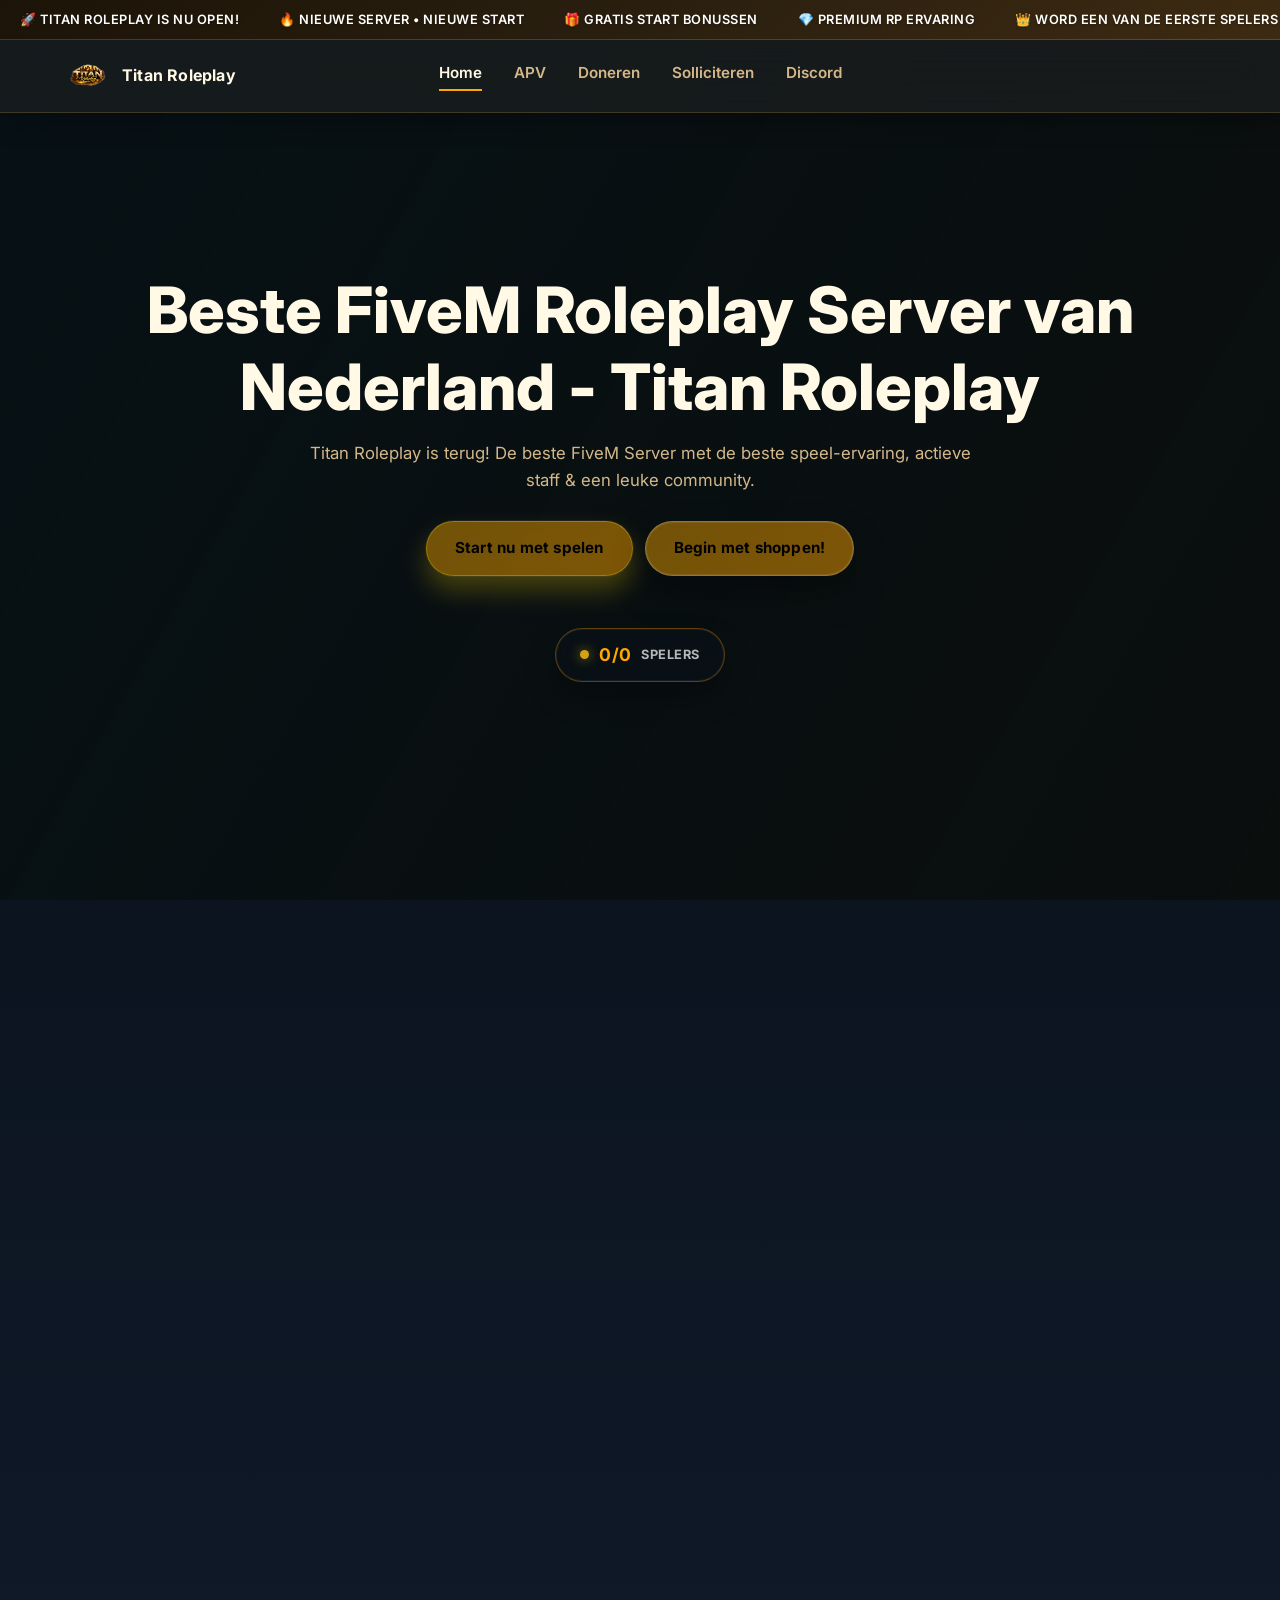
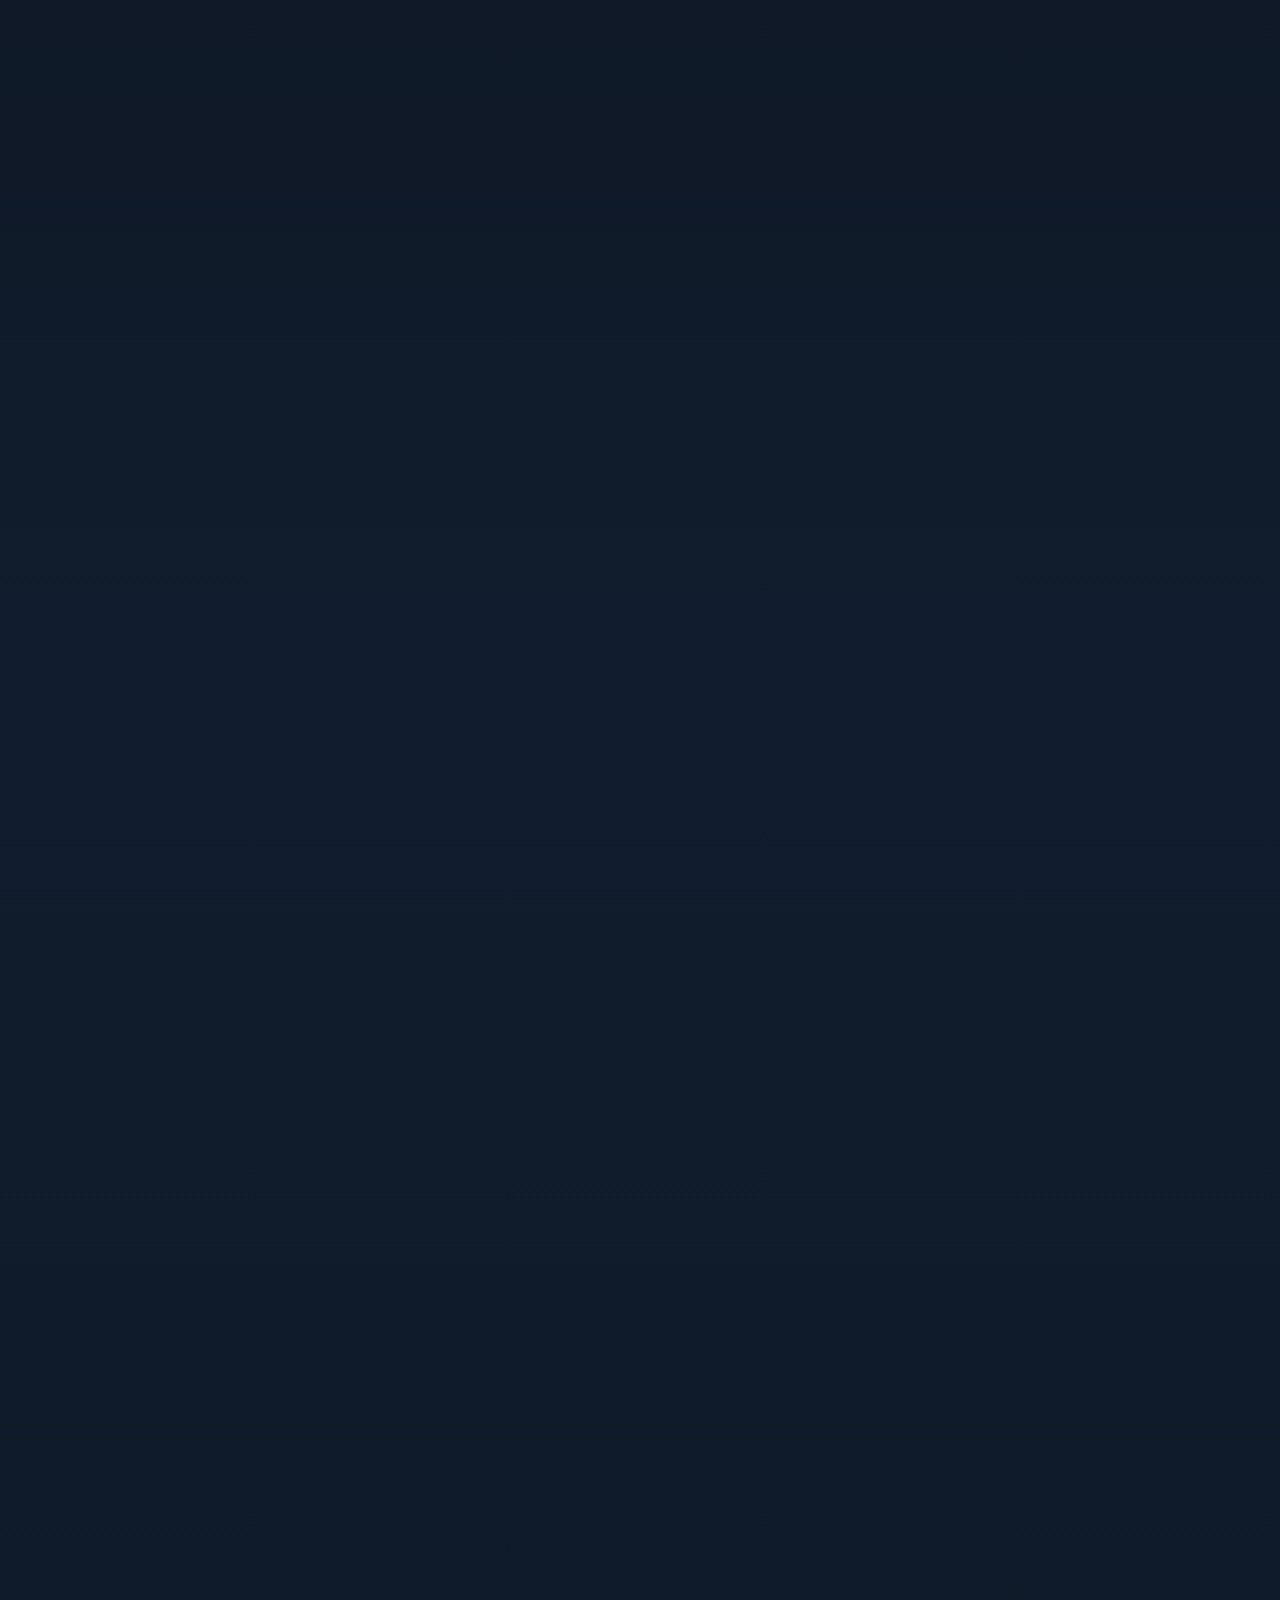
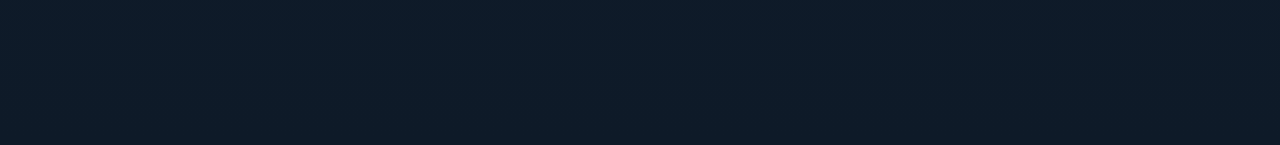
==== index.html @ 37a2a3e3 "Update index.html" ====
<!DOCTYPE html>
<html lang="nl" class="home-page">
<head>
  <meta charset="UTF-8" />
  <meta name="viewport" content="width=device-width, initial-scale=1.0" />

  <!-- SEO TITLE -->
  <title>𝐓𝐈𝐓𝐀𝐍 𝐑𝐎𝐋𝐄𝐏𝐋𝐀𝐘 | Beste FiveM Roleplay Server Nederland</title>

  <!-- META -->
  <meta name="description" content="Speel op de beste Nederlandse FiveM roleplay server. Realistische gameplay, actieve staff en een sterke community. Join Titan Roleplay vandaag!" />
  <meta name="keywords" content="FiveM server Nederland, roleplay server NL, GTA RP Nederland, FiveM RP, Titan Roleplay" />
  <link rel="canonical" href="https://www.titanroleplay.nl/" />

  <!-- OPEN GRAPH -->
  <meta property="og:title" content="Titan Roleplay | Beste FiveM Server NL" />
  <meta property="og:description" content="Join de beste FiveM roleplay server van Nederland." />
  <meta property="og:url" content="https://www.titanroleplay.nl/" />
  <meta property="og:type" content="website" />
  <meta property="og:image" content="https://www.titanroleplay.nl/assets/images/ehlogo.png" />

  <!-- TWITTER -->
  <meta name="twitter:card" content="summary_large_image" />

  <!-- FAVICON -->
  <link rel="icon" type="image/png" href="/assets/images/favicon.png" />

  <!-- PERFORMANCE -->
  <link rel="preconnect" href="https://fonts.googleapis.com" />
  <link rel="preconnect" href="https://fonts.gstatic.com" crossorigin />

  <!-- FONTS -->
  <link href="https://fonts.googleapis.com/css2?family=Inter:wght@300;400;500;600;700;800&display=swap" rel="stylesheet" />

  <!-- CSS -->
  <link rel="stylesheet" href="/assets/css/styles.css" />

  <!-- PREFETCH -->
  <link rel="prefetch" href="/apv" />
  <link rel="prefetch" href="/solliciteren" />

  <!-- STRUCTURED DATA -->
  <script type="application/ld+json">
  {
    "@context": "https://schema.org",
    "@type": "Organization",
    "name": "Titan Roleplay",
    "url": "https://www.titanroleplay.nl",
    "logo": "https://www.titanroleplay.nl/assets/images/ehlogo.png",
    "sameAs": ["https://discord.gg/titanroleplay"]
  }
  </script>
</head>

<body class="home-page">
<main>

<!-- HERO -->
<section id="home" class="hero">
  <video
    class="hero-video"
    autoplay
    muted
    loop
    playsinline
    preload="none"
  >
    <source src="assets/videos/Herovideo (1).mp4" type="video/mp4" />
  </video>

  <div class="hero-overlay"></div>

  <div class="hero-content">
    <!-- 🔥 BELANGRIJKSTE SEO FIX -->
    <h1>Beste FiveM Roleplay Server van Nederland - Titan Roleplay</h1>

    <p class="hero-subtitle">
      Titan Roleplay is terug! De beste FiveM Server met de beste speel-ervaring,
      actieve staff & een leuke community.
    </p>

    <div class="hero-actions">
      <a class="button primary" href="#join">Start nu met spelen</a>
      <a class="button ghost donate" href="#doneren">Begin met shoppen!</a>
    </div>

    <div class="hero-online">
      <span class="online-count">0/0</span>
      <span class="online-label">Spelers</span>
    </div>
  </div>
</section>

<!-- DONATE -->
<section class="section home-donate" id="doneren">
  <div class="donate-decor donate-decor-1"></div>
  <div class="donate-decor donate-decor-2"></div>

  <div class="section-header">
    <p class="eyebrow">DONATIE STORE</p>
    <h2>Steun Titan Roleplay</h2>
    <p>
      In onze officiële store vind je alles wat je nodig hebt.
      Steun de beste FiveM server van Nederland en ontvang voordelen in-game.
    </p>
  </div>

        <div class="donate-features">
          <div class="donate-feature">
            <svg viewBox="0 0 24 24" fill="none" stroke="currentColor" stroke-width="2" stroke-linecap="round" stroke-linejoin="round"><path d="M12 22s8-4 8-10V5l-8-3-8 3v7c0 6 8 10 8 10z"/></svg>
            <span>Veilig Betalen</span>
          </div>
          <div class="donate-feature">
            <svg viewBox="0 0 24 24" fill="none" stroke="currentColor" stroke-width="2" stroke-linecap="round" stroke-linejoin="round"><circle cx="12" cy="12" r="10"/><polyline points="12 6 12 12 16 14"/></svg>
            <span>Direct Geleverd</span>
          </div>
          <div class="donate-feature">
            <svg viewBox="0 0 24 24" fill="none" stroke="currentColor" stroke-width="2" stroke-linecap="round" stroke-linejoin="round"><path d="M20.84 4.61a5.5 5.5 0 0 0-7.78 0L12 5.67l-1.06-1.06a5.5 5.5 0 0 0-7.78 7.78l1.06 1.06L12 21.23l7.78-7.78 1.06-1.06a5.5 5.5 0 0 0 0-7.78z"/></svg>
            <span>Steun de Server</span>
          </div>
        </div>

        <div class="donate-steps-grid">
          <div class="donate-step-item">
            <span class="donate-step-num">1</span>
            <div class="donate-step-icon">
              <svg viewBox="0 0 24 24" fill="none" stroke="currentColor" stroke-width="2" stroke-linecap="round" stroke-linejoin="round">
                <path d="M15 3h4a2 2 0 0 1 2 2v14a2 2 0 0 1-2 2h-4"/>
                <polyline points="10 17 15 12 10 7"/>
                <line x1="15" y1="12" x2="3" y2="12"/>
              </svg>
            </div>
            <h4>Koppel CFX Account</h4>
            <p>
              Open je FiveM launcher en log in. Controleer rechtsboven welk CFX-account
              gekoppeld is aan je FiveM.
            </p>
          </div>
          <div class="donate-step-item">
            <span class="donate-step-num">2</span>
            <div class="donate-step-icon">
              <svg viewBox="0 0 24 24" fill="none" stroke="currentColor" stroke-width="2" stroke-linecap="round" stroke-linejoin="round">
                <rect x="3" y="5" width="18" height="14" rx="2"/>
                <line x1="3" y1="10" x2="21" y2="10"/>
                <path d="M7 15h.01"/>
                <path d="M11 15h2"/>
              </svg>
            </div>
            <h4>Shop &amp; Betaal</h4>
            <p>
              Log in op de store met hetzelfde CFX-account. Kies je items en betaal veilig
              met iDEAL, Klarna of andere methoden.
            </p>
          </div>
          <div class="donate-step-item">
            <span class="donate-step-num">3</span>
            <div class="donate-step-icon">
              <svg viewBox="0 0 24 24" fill="none" stroke="currentColor" stroke-width="2" stroke-linecap="round" stroke-linejoin="round">
                <path d="M22 11.08V12a10 10 0 1 1-5.93-9.14"/>
                <polyline points="22 4 12 14.01 9 11.01"/>
              </svg>
            </div>
            <h4>Ontvang Direct</h4>
            <p>
              Als je met hetzelfde account bent ingelogd, verschijnen je items automatisch
              in-game. Geen extra stappen nodig.
            </p>
          </div>
        </div>

        <div class="donate-cta-row">
          <p>Bij vragen kun je ons altijd bereiken via Discord. Wij accepteren iDEAL, Klarna en meer.</p>
          <a class="donate-cta-link" href="https://discord.gg/titanroleplay" target="_blank" rel="noreferrer">
            Ga naar de Discord &rarr;
          </a>
        </div>
      </section>

      <section class="home-apply" id="solliciteren">
        <div class="apply-glow apply-glow-1"></div>
        <div class="apply-glow apply-glow-2"></div>
        <div class="apply-wrapper">
          <div class="apply-left">
            <div class="apply-left-card">
              <p class="apply-label">WORD STAFF</p>
              <h2 class="apply-title">Word onderdeel<br>van ons team</h2>
              <p class="apply-subtitle">
                Wij zijn op zoek naar gemotiveerde mensen die ons team willen versterken.
                Als stafflid help je mee aan de beste FiveM roleplay ervaring.
              </p>
              <a class="apply-discord-btn" href="/solliciteren">
                Solliciteer nu
              </a>
              <div class="apply-divider"></div>
              <div class="apply-stats">
                <div class="apply-stat">
                  <div class="apply-stat-icon">
                    <svg viewBox="0 0 24 24" fill="none" stroke="currentColor" stroke-width="2" stroke-linecap="round" stroke-linejoin="round">
                      <path d="M17 21v-2a4 4 0 0 0-4-4H5a4 4 0 0 0-4 4v2"/>
                      <circle cx="9" cy="7" r="4"/>
                      <path d="M23 21v-2a4 4 0 0 0-3-3.87"/>
                      <path d="M16 3.13a4 4 0 0 1 0 7.75"/>
                    </svg>
                  </div>
                  <div>
                    <span class="apply-stat-value">Actief Team</span>
                    <span class="apply-stat-desc">Dagelijks online staffleden</span>
                  </div>
                </div>
                <div class="apply-stat">
                  <div class="apply-stat-icon">
                    <svg viewBox="0 0 24 24" fill="none" stroke="currentColor" stroke-width="2" stroke-linecap="round" stroke-linejoin="round">
                      <circle cx="12" cy="12" r="10"/>
                      <polyline points="12 6 12 12 16 14"/>
                    </svg>
                  </div>
                  <div>
                    <span class="apply-stat-value">Snelle Reactie</span>
                    <span class="apply-stat-desc">Sollicitaties binnen 48 uur</span>
                  </div>
                </div>
                <div class="apply-stat">
                  <div class="apply-stat-icon">
                    <svg viewBox="0 0 24 24" fill="none" stroke="currentColor" stroke-width="2" stroke-linecap="round" stroke-linejoin="round">
                      <path d="M22 11.08V12a10 10 0 1 1-5.93-9.14"/>
                      <polyline points="22 4 12 14.01 9 11.01"/>
                    </svg>
                  </div>
                  <div>
                    <span class="apply-stat-value">Begeleiding</span>
                    <span class="apply-stat-desc">Volledige training na selectie</span>
                  </div>
                </div>
              </div>
            </div>
          </div>
          <div class="apply-right">
            <div class="apply-process">
              <h3 class="apply-process-title">Hoe werkt het?</h3>
              <div class="apply-step-row">
                <div class="apply-step-indicator">
                  <span class="apply-step-circle">1</span>
                  <span class="apply-step-line"></span>
                </div>
                <div class="apply-step-text">
                  <h4>Lees de vereisten</h4>
                  <p>Controleer of je voldoet aan de minimale eisen zoals leeftijd en ervaring.</p>
                </div>
              </div>
              <div class="apply-step-row">
                <div class="apply-step-indicator">
                  <span class="apply-step-circle">2</span>
                  <span class="apply-step-line"></span>
                </div>
                <div class="apply-step-text">
                  <h4>Open een ticket</h4>
                  <p>Maak een sollicitatieticket aan in onze Discord en vul het formulier in.</p>
                </div>
              </div>
              <div class="apply-step-row">
                <div class="apply-step-indicator">
                  <span class="apply-step-circle">3</span>
                </div>
                <div class="apply-step-text">
                  <h4>Gesprek met management</h4>
                  <p>Na beoordeling word je uitgenodigd voor een persoonlijk gesprek.</p>
                </div>
              </div>
            </div>
            <div class="apply-requirements">
              <h3 class="apply-req-title">Vereisten</h3>
              <div class="apply-req-grid">
                <div class="apply-req-item">
                  <svg viewBox="0 0 24 24" fill="none" stroke="currentColor" stroke-width="2.5" stroke-linecap="round" stroke-linejoin="round"><polyline points="20 6 9 17 4 12"/></svg>
                  <span>Minimaal 16 jaar</span>
                </div>
                <div class="apply-req-item">
                  <svg viewBox="0 0 24 24" fill="none" stroke="currentColor" stroke-width="2.5" stroke-linecap="round" stroke-linejoin="round"><polyline points="20 6 9 17 4 12"/></svg>
                  <span>FiveM RP ervaring</span>
                </div>
                <div class="apply-req-item">
                  <svg viewBox="0 0 24 24" fill="none" stroke="currentColor" stroke-width="2.5" stroke-linecap="round" stroke-linejoin="round"><polyline points="20 6 9 17 4 12"/></svg>
                  <span>Nederlands spreken</span>
                </div>
                <div class="apply-req-item">
                  <svg viewBox="0 0 24 24" fill="none" stroke="currentColor" stroke-width="2.5" stroke-linecap="round" stroke-linejoin="round"><polyline points="20 6 9 17 4 12"/></svg>
                  <span>Meerdere uren/week</span>
                </div>
                <div class="apply-req-item">
                  <svg viewBox="0 0 24 24" fill="none" stroke="currentColor" stroke-width="2.5" stroke-linecap="round" stroke-linejoin="round"><polyline points="20 6 9 17 4 12"/></svg>
                  <span>Geen actieve straffen</span>
                </div>
                <div class="apply-req-item">
                  <svg viewBox="0 0 24 24" fill="none" stroke="currentColor" stroke-width="2.5" stroke-linecap="round" stroke-linejoin="round"><polyline points="20 6 9 17 4 12"/></svg>
                  <span>Werkende microfoon</span>
                </div>
              </div>
            </div>
          </div>
        </div>
      </section>
    </main>
    <footer class="footer">
      <div class="footer-top">
        <div class="footer-grid">
          <div class="footer-brand">
            <a class="logo" href="/home">
              <span class="logo-mark">
                <img src="assets/images/ehlogo.png" alt="Titan Roleplay" loading="lazy" decoding="async" />
              </span>
              <span class="logo-text">Titan Roleplay</span>
            </a>
            <p class="footer-brand-desc">
              De beste FiveM roleplay ervaring van Nederland. Kwaliteit, sfeer en realistische verhalen staan bij ons centraal.
            </p>
            <div class="footer-socials">
              <a href="https://discord.gg/titanroleplay" target="_blank" rel="noreferrer" aria-label="Discord">
                <svg viewBox="0 0 24 24" aria-hidden="true"><path fill="currentColor" d="M19.73 4.87A18.7 18.7 0 0 0 15.1 3.5a13 13 0 0 0-.64 1.3 17.5 17.5 0 0 0-4.92 0c-.19-.45-.41-.88-.64-1.3A18.6 18.6 0 0 0 4.27 4.87C1.6 8.9.88 12.83 1.23 16.7a18.6 18.6 0 0 0 5.53 2.8c.45-.62.85-1.27 1.2-1.95a12 12 0 0 1-1.9-.93c.16-.12.32-.24.47-.36a13.7 13.7 0 0 0 11 0c.16.12.32.24.47.36-.62.37-1.26.69-1.9.93.35.68.75 1.33 1.2 1.95a18.6 18.6 0 0 0 5.53-2.8c.48-4.48-.7-8.38-3.13-11.83ZM8.7 14.6c-1.04 0-1.9-.96-1.9-2.12 0-1.16.83-2.12 1.9-2.12 1.06 0 1.91.96 1.9 2.12 0 1.16-.84 2.12-1.9 2.12Zm6.6 0c-1.04 0-1.9-.96-1.9-2.12 0-1.16.83-2.12 1.9-2.12 1.06 0 1.91.96 1.9 2.12 0 1.16-.84 2.12-1.9 2.12Z"/></svg>
              </a>
              <a href="https://www.tiktok.com/@titan_.rp?is_from_webapp=1&sender_device=pc" target="_blank" rel="noreferrer" aria-label="TikTok">
                <svg viewBox="0 0 24 24" aria-hidden="true"><path fill="currentColor" d="M21 8.5a6.5 6.5 0 0 1-3.8-1.2v6.6a5.9 5.9 0 1 1-5.1-5.9v3a2.9 2.9 0 1 0 2.1 2.8V2h3a6.5 6.5 0 0 0 3.8 3.8z"/></svg>
              </a>
            </div>
          </div>
          <div class="footer-col">
            <h4>Navigatie</h4>
            <ul>
              <li><a href="/home">Home</a></li>
              <li><a href="/apv">Regels</a></li>
              <li><a href="https://Titan-roleplay.tebex.io/" target="_blank" rel="noreferrer">Doneren</a></li>
              <li><a href="/solliciteren">Solliciteren</a></li>
            </ul>
          </div>
          <div class="footer-col">
            <h4>Community</h4>
            <ul>
              <li><a href="https://discord.gg/titanroleplay" target="_blank" rel="noreferrer">Discord Server</a></li>
              <li><a href="https://discord.gg/titanroleplay" target="_blank" rel="noreferrer">Support Ticket</a></li>
              <li><a href="/solliciteren">Solliciteren</a></li>
            </ul>
          </div>
          <div class="footer-col">
            <h4>Informatie</h4>
            <ul>
              <li><a href="/apv">Serverregels</a></li>
              <li><a href="https://discord.gg/titanroleplay" target="_blank" rel="noreferrer">Veelgestelde Vragen</a></li>
              <li><a href="https://Titan-roleplay.tebex.io/" target="_blank" rel="noreferrer">Store &amp; Donaties</a></li>
            </ul>
          </div>
        </div>
      </div>
      <div class="footer-bottom">
        <div class="footer-bottom-inner">
          <span>&copy; 2026 Titan Roleplay. Alle rechten voorbehouden.</span>
          <div class="footer-bottom-links">
            <a href="https://discord.gg/titanroleplay" target="_blank" rel="noreferrer">Contact</a>
            <span class="footer-dot"></span>
            <a href="/apv">Regels</a>
          </div>
        </div>
      </div>
    </footer>
    <script src="assets/js/script.js" defer></script>
  </body>
</html>
---- assets/css/styles.css ----
:root {
  color-scheme: dark;
  --primary: #ffa700;           /* Hoofd goud - fel & luxe */
  --primary-dark: #d4a017;      /* Donker goud voor diepte */
  --accent: #ffd700;            /* Extra fel accent goud */
  --bg: #0f0c08;                /* Diepe donkere goud-ondergrond */
  --surface: rgba(45, 35, 20, 0.78);     /* Goud-getinte surface */
  --surface-soft: rgba(45, 35, 20, 0.55);
  --text: #fff9e6;              /* Warm ivoor-wit voor tekst */
  --muted: #d4b88a;             /* Gouden muted tekst */
  --border: rgba(245, 196, 82, 0.18);    /* Gouden randjes */
  --shadow: 0 30px 60px rgba(0, 0, 0, 0.68);
  --gold-glow: rgba(245, 196, 82, 0.45); /* Extra glow voor luxe */
}

* {
  margin: 0;
  padding: 0;
  box-sizing: border-box;
}

html,
body {
  height: 100%;
}

body {
  font-family: "Inter", sans-serif;
  background:
    radial-gradient(circle at top, rgba(41, 41, 41, 0.35), rgba(17, 17, 17, 0.9)),
    var(--bg);
  color: var(--text);
  line-height: 1.6;
  overflow-x: hidden;
}

body.rules-page {
  background: #0f0c08;
}

body.solliciteren-page {
  background: #0f0c08;
}



html.home-page,
body.home-page {
  min-height: 100%;
  overscroll-behavior: none;
}

body.home-page {
  width: 100%;
  position: relative;
  overflow-x: hidden;
}

body.home-page main {
  min-height: 100vh;
}

body.home-page .hero {
  min-height: 100vh;
}

a {
  color: inherit;
  text-decoration: none;
}

img {
  max-width: 100%;
  display: block;
}

.site-header {
  position: fixed;
  top: 40px;
  left: 0;
  right: 0;
  z-index: 50;
  backdrop-filter: blur(18px);
  -webkit-backdrop-filter: blur(18px);
  background: rgba(41, 41, 41, 0.45);
  border-bottom: 1px solid var(--border);
  box-shadow: 0 10px 24px rgba(0, 0, 0, 0.25);
  transform: translateZ(0);
  will-change: transform;
}

body:not(.home-page):not(.rules-page):not(.solliciteren-page) .site-header {
  top: 0;
}

.promo-bar {
  position: fixed;
  top: 0;
  left: 0;
  right: 0;
  z-index: 51;
  background: linear-gradient(135deg, #1c1408 0%, #2a1f0f 50%, #3d2a12 100%);
  border-bottom: 1px solid rgba(255, 215, 0, 0.2);
  overflow: hidden;
  height: 40px;
  display: none;
}


body.home-page .promo-bar,
body.rules-page .promo-bar,
body.solliciteren-page .promo-bar {
  display: block;
}

@keyframes shimmer {
  0%, 100% { opacity: 0.3; }
  50% { opacity: 0.7; }
}

.promo-bar.hidden {
  transform: translateY(-100%);
  opacity: 0;
  pointer-events: none;
}

.promo-track {
  display: flex;
  align-items: center;
  gap: 0;
  height: 40px;
  white-space: nowrap;
  width: max-content;
  animation: promo-scroll 50s linear infinite;
  will-change: transform;
  transform: translateZ(0);
  backface-visibility: hidden;
}

.promo-items {
  display: inline-flex;
  align-items: center;
  gap: 40px;
  padding: 0 20px;
  flex-shrink: 0;
  font-weight: 600;
  color: #ffffff;
  text-transform: uppercase;
  letter-spacing: 0.8px;
  font-size: 0.8rem;
  text-shadow: 0 1px 3px rgba(0, 0, 0, 0.3);
}

.promo-items span {
  display: inline-flex;
  align-items: center;
  gap: 10px;
  padding: 0;
  border-radius: 0;
  background: transparent;
  border: none;
  font-size: 0.8rem;
  font-weight: 600;
  letter-spacing: 0.5px;
  text-transform: uppercase;
  color: #fff;
  position: relative;
}

.promo-items span svg {
  width: 16px;
  height: 16px;
  flex-shrink: 0;
  stroke-linecap: round;
  stroke-linejoin: round;
}

@keyframes iconPulse {
  0%, 100% { 
    transform: scale(1);
  }
  50% { 
    transform: scale(1.08);
  }
}

.promo-items span::before {
  display: none;
}

@keyframes promo-scroll {
  from {
    transform: translateX(0);
  }
  to {
    transform: translateX(-20%);
  }
}

.navbar {
  max-width: 1200px;
  margin: 0 auto;
  display: flex;
  flex-wrap: wrap;
  align-items: center;
  justify-content: center;
  gap: 16px;
  padding: 16px 20px;
  min-height: 72px;
  position: relative;
}

.navbar .logo {
  flex-shrink: 0;
}

.navbar .nav-links {
  order: 3;
  flex-basis: 100%;
}

.navbar .nav-actions {
  display: flex;
  align-items: center;
  gap: 12px;
  position: absolute;
  right: 20px;
  top: 50%;
  transform: translateY(-50%);
}

.logo {
  display: flex;
  align-items: center;
  gap: 14px;
  font-weight: 700;
  letter-spacing: 0.2px;
}

.logo-mark {
  display: inline-flex;
  align-items: center;
  justify-content: center;
}

.logo img {
  width: 40px;
  height: 40px;
  object-fit: contain;
}

.logo-text {
  font-size: 1.2rem;
  font-weight: 700;
  color: var(--text);
}

.nav-actions {
  display: flex;
  align-items: center;
  gap: 20px;
  justify-content: flex-end;
}

.nav-links {
  display: none;
  align-items: center;
  justify-content: center;
  gap: 32px;
  font-weight: 600;
  font-size: 0.95rem;
  color: var(--muted);
  width: 100%;
}

.nav-links a {
  position: relative;
  padding-bottom: 6px;
  transition: color 0.3s ease;
}

.nav-links a::after {
  content: "";
  position: absolute;
  left: 0;
  bottom: 0;
  width: 0;
  height: 2px;
  background: var(--primary);
  transition: width 0.3s ease;
}

.nav-links a:hover,
.nav-links a:focus {
  color: var(--text);
}

.nav-links a.active {
  color: var(--text);
}

.nav-links a.active::after {
  width: 100%;
}

.nav-links a:hover::after,
.nav-links a:focus::after {
  width: 100%;
}

.nav-discord {
  padding: 10px 20px;
  height: 46px;
  min-width: 100px;
  border-radius: 14px;
  display: inline-flex;
  align-items: center;
  justify-content: center;
  gap: 8px;
  background: linear-gradient(135deg, rgba(245, 196, 82, 0.95), rgba(212, 160, 23, 0.9));
  color: #ffffff;
  border: 1px solid rgba(255, 255, 255, 0.2);
  box-shadow: 0 12px 22px rgba(212, 160, 23, 0.35);
  font-weight: 700;
  letter-spacing: 0.2px;
  font-size: 0.9rem;
  transition: transform 0.2s ease, box-shadow 0.2s ease, filter 0.2s ease;
}

.nav-discord svg {
  width: 18px;
  height: 18px;
  fill: currentColor;
}

.nav-discord span {
  display: none;
}

/* Discord link inside mobile nav menu - hidden on desktop */
.nav-link-discord {
  display: none;
}

.nav-discord:hover {
  transform: translateY(-2px);
  box-shadow: 0 20px 34px rgba(212, 160, 23, 0.5), 0 0 22px rgba(212, 160, 23, 0.35);
  filter: brightness(1.05);
}

.nav-toggle {
  display: flex;
  flex-direction: column;
  margin-left: 8px;
  width: 44px;
  height: 44px;
  border-radius: 12px;
  border: 1px solid var(--border);
  background: var(--surface);
  align-items: center;
  justify-content: center;
  gap: 5px;
  cursor: pointer;
  position: relative;
  z-index: 120;
  transition: background 0.3s ease, border-color 0.3s ease;
}

.nav-toggle:hover {
  background: rgba(255, 215, 0, 0.08);
  border-color: rgba(255, 215, 0, 0.2);
}

.nav-toggle span {
  display: block;
  width: 20px;
  height: 2px;
  background: var(--text);
  border-radius: 2px;
  transition: transform 0.3s ease, opacity 0.3s ease, width 0.3s ease;
}

/* Hamburger to X animation */
.nav-toggle[aria-expanded="true"] span:nth-child(1) {
  transform: translateY(7px) rotate(45deg);
}

.nav-toggle[aria-expanded="true"] span:nth-child(2) {
  opacity: 0;
  transform: scaleX(0);
}

.nav-toggle[aria-expanded="true"] span:nth-child(3) {
  transform: translateY(-7px) rotate(-45deg);
}

.hero {
  position: relative;
  height: 100vh;
  height: 100svh;
  display: flex;
  align-items: center;
  justify-content: center;
  margin-top: 0;
  padding: 100px 20px 60px;
  overflow: hidden;
  background: #0f0c08;
  contain: layout style;
}


.page-hero {
  position: relative;
  margin-top: -72px;
  padding: 140px 24px 90px;
  overflow: hidden;
  background: radial-gradient(circle at top, rgba(15, 28, 38, 0.7), rgba(6, 12, 18, 0.98));
}

.page-hero::after {
  content: "";
  position: absolute;
  inset: 0;
  background: linear-gradient(120deg, rgba(255, 215, 0, 0.08), transparent 60%);
  pointer-events: none;
}

.page-hero-content {
  position: relative;
  z-index: 1;
  max-width: 900px;
  margin: 0 auto;
  text-align: center;
}

.hero-video {
  position: absolute;
  inset: 0;
  width: 100%;
  height: 100%;
  min-width: 100%;
  min-height: 100%;
  object-fit: cover;
  object-position: center;
  z-index: 0;
  filter: saturate(1.1);
  transform: translateZ(0);
  backface-visibility: hidden;
  opacity: 1;
}

.hero-video.is-playing {
  opacity: 1;
}

.hero-overlay {
  position: absolute;
  inset: 0;
  background: linear-gradient(
      120deg,
      rgba(6, 18, 23, 0.9),
      rgba(6, 18, 23, 0.4)
    );
  z-index: 1;
}

.hero-content {
  position: relative;
  max-width: 1000px;
  text-align: center;
  z-index: 2;
}

.eyebrow {
  text-transform: uppercase;
  letter-spacing: 2.5px;
  font-size: 0.85rem;
  color: #f3fdff;
  font-weight: 900;
  display: inline-flex;
  align-items: center;
  padding: 8px 18px;
  border-radius: 999px;
  background: linear-gradient(135deg, rgba(255, 215, 0, 0.35), rgba(212, 160, 23, 0.18));
  border: 1px solid rgba(255, 215, 0, 0.6);
  box-shadow: 0 14px 28px rgba(8, 15, 20, 0.35), 0 0 18px rgba(255, 215, 0, 0.18);
  position: relative;
  overflow: hidden;
  animation: eyebrow-glow 3.2s ease-in-out infinite;
}

.rules-page .eyebrow {
  background: linear-gradient(135deg, rgba(255, 255, 255, 0.08), rgba(255, 255, 255, 0.04));
  border: 1px solid rgba(255, 255, 255, 0.15);
  box-shadow: 0 8px 16px rgba(0, 0, 0, 0.3);
  color: rgba(255, 255, 255, 0.9);
}

.eyebrow::after {
  content: "";
  position: absolute;
  inset: 0;
  background: linear-gradient(120deg, transparent, rgba(255, 255, 255, 0.18), transparent);
  transform: translateX(-120%);
  animation: eyebrow-sheen 3.2s ease-in-out infinite;
}

@keyframes eyebrow-glow {
  0%,
  100% {
    box-shadow: 0 14px 28px rgba(8, 15, 20, 0.35), 0 0 16px rgba(255, 215, 0, 0.2);
  }
  50% {
    box-shadow: 0 18px 36px rgba(8, 15, 20, 0.4), 0 0 26px rgba(255, 215, 0, 0.35);
  }
}

@keyframes eyebrow-sheen {
  0% {
    transform: translateX(-120%);
    opacity: 0;
  }
  40% {
    opacity: 0.6;
  }
  60% {
    transform: translateX(120%);
    opacity: 0;
  }
  100% {
    transform: translateX(120%);
    opacity: 0;
  }
}

.hero h1 {
  font-size: clamp(1.8rem, 6vw, 4rem);
  margin: 14px 0 14px;
  font-weight: 800;
  line-height: 1.2;
}

.hero-subtitle {
  color: var(--muted);
  max-width: 680px;
  margin: 0 auto 28px;
  font-size: clamp(0.95rem, 2.5vw, 1.05rem);
  line-height: 1.6;
}

.hero-actions {
  display: flex;
  justify-content: center;
  gap: 12px;
  flex-wrap: wrap;
  margin-bottom: 32px;
}

.button {
  display: inline-flex;
  align-items: center;
  justify-content: center;
  gap: 10px;
  padding: 14px 28px;
  border-radius: 999px;
  font-weight: 700;
  font-size: 0.95rem;
  border: 1px solid transparent;
  letter-spacing: 0.2px;
  box-shadow: 0 12px 24px rgba(0, 0, 0, 0.2);
  transition: transform 0.25s ease, box-shadow 0.25s ease, border-color 0.25s ease,
    background 0.25s ease;
}

.button-icon {
  width: 18px;
  height: 18px;
  fill: currentColor;
  opacity: 0.9;
}

.button:hover {
  transform: translateY(-2px);
}

.button.primary {
  background: linear-gradient(
    135deg,
    rgba(201, 139, 0, 0.55),
    rgba(223, 144, 0, 0.55)
  );
  color: #000000;
  border: 1px solid rgba(255, 215, 0, 0.3);
  box-shadow: 0 14px 26px rgba(255, 215, 0, 0.25), 0 0 0 1px rgba(255, 255, 255, 0.06);
  backdrop-filter: blur(6px);
}

.button.ghost {
  border-color: rgba(255, 215, 0, 0.55);
  color: var(--text);
  background: rgba(10, 19, 26, 0.55);
  backdrop-filter: blur(12px);
  box-shadow: 0 16px 30px rgba(0, 0, 0, 0.28), inset 0 0 0 1px rgba(255, 255, 255, 0.05);
}

.button.ghost.donate {
  border-color: rgba(255, 255, 255, 0.2);
  background: linear-gradient(
    135deg,
    rgba(201, 139, 0, 0.55),
    rgba(223, 144, 0, 0.55)
  );
  color: #000000;
  font-weight: 700;
  box-shadow: 0 18px 34px rgba(0, 0, 0, 0.35),
    inset 0 0 0 1px rgba(255, 255, 255, 0.08);
  transition: transform 0.2s ease, box-shadow 0.2s ease, border-color 0.2s ease,
    background 0.2s ease;
}

.button.primary:hover {
  box-shadow: 0 20px 36px rgba(201, 139, 0, 0.42), 0 0 22px rgba(233, 122, 0, 0.2);
}

.button.ghost:hover {
  border-color: rgba(255, 215, 0, 0.85);
  box-shadow: 0 18px 32px rgba(0, 0, 0, 0.35), 0 0 18px rgba(255, 215, 0, 0.2);
}

.button.ghost.donate:hover {
  border-color: rgba(255, 255, 255, 0.24);
  background: linear-gradient(
    135deg,
    rgba(125, 87, 0, 0.4),
    rgba(223, 144, 0, 0.75)
  );
  box-shadow: 0 18px 34px rgba(0, 0, 0, 0.35),
    0 0 18px rgba(255, 215, 0, 0.18),
    inset 0 0 0 1px rgba(255, 255, 255, 0.08);
}

.hero-online {
  margin-top: 20px;
  display: inline-flex;
  align-items: center;
  gap: 10px;
  padding: 12px 24px;
  border-radius: 999px;
  background: rgba(10, 19, 26, 0.55);
  border: 1px solid rgba(255, 151, 0, 0.35);
  box-shadow: 0 16px 30px rgba(0, 0, 0, 0.28), inset 0 0 0 1px rgba(255, 255, 255, 0.05);
  backdrop-filter: blur(12px);
  transition: transform 0.25s ease, box-shadow 0.25s ease, border-color 0.25s ease,
    background 0.25s ease;
  position: relative;
}

.hero-online::before {
  content: "";
  width: 9px;
  height: 9px;
  border-radius: 50%;
  background: radial-gradient(circle at 30% 30%, #d4a017, #d4a017 70%);
  box-shadow: 0 0 12px rgba(255, 215, 0, 0.55);
}

.hero-online:hover {
  transform: translateY(-3px);
  border-color: rgba(255, 160, 0, 0.6);
  background: rgba(14, 26, 34, 0.68);
  box-shadow: 0 20px 36px rgba(0, 0, 0, 0.38), 0 0 18px rgba(255, 215, 0, 0.18);
}

.online-count {
  font-size: 1.1rem;
  font-weight: 700;
  color: var(--primary);
  letter-spacing: 0.4px;
}

.online-label {
  font-size: 0.8rem;
  color: rgba(255, 255, 255, 0.7);
  letter-spacing: 0.5px;
  text-transform: uppercase;
  font-weight: 700;
}

.section {
  padding: 120px 24px;
}

.section.alt {
  background: rgba(41, 41, 41, 0.3);
}

.section-header {
  max-width: 840px;
  margin: 0 auto 56px;
  text-align: center;
}

.section-header h2 {
  font-size: clamp(2.2rem, 3.2vw, 3.3rem);
  margin: 16px 0 14px;
  letter-spacing: -0.02em;
  font-weight: 800;
}

.section-header p {
  color: var(--muted);
  font-size: 1.05rem;
  max-width: 720px;
  margin: 0 auto;
  line-height: 1.7;
}

.card-grid {
  max-width: 1100px;
  margin: 0 auto;
  display: grid;
  grid-template-columns: repeat(auto-fit, minmax(240px, 1fr));
  gap: 24px;
}

.card {
  padding: 28px;
  border-radius: 20px;
  background: var(--surface);
  border: 1px solid var(--border);
  box-shadow: var(--shadow);
}

.card h3 {
  margin-bottom: 12px;
}

.card p {
  color: var(--muted);
}

.content-split {
  max-width: 1100px;
  margin: 0 auto;
  display: grid;
  grid-template-columns: repeat(auto-fit, minmax(280px, 1fr));
  gap: 40px;
  align-items: center;
}

.rules-page .site-header {
  position: fixed;
  top: 40px;
  left: 0;
  right: 0;
}

.rules-page .rules-main {
  padding-top: 152px;
}

.rules-hero {
  padding: 60px 24px 100px;
  min-height: calc(100vh - 152px);
  display: flex;
  align-items: center;
  justify-content: center;
  position: relative;
  overflow: hidden;
  background: linear-gradient(180deg, #0f0c08 0%, #0f0c08 100%);
}

.rules-hero::before {
  content: "";
  position: absolute;
  inset: 0;
  background: radial-gradient(circle at 20% 20%, rgba(255, 255, 255, 0.03), transparent 50%);
  opacity: 0.6;
  pointer-events: none;
}

.rules-hero-inner {
  width: 100%;
  max-width: 1200px;
  margin: 0 auto;
  display: grid;
  gap: 32px;
  align-items: center;
  justify-items: center;
  position: relative;
  z-index: 1;
}

.rules-hero-card {
  width: 100%;
  max-width: 1000px;
  padding: 64px;
  border-radius: 24px;
  background: rgba(12, 17, 22, 0.9);
  border: 1px solid rgba(255, 255, 255, 0.12);
  box-shadow: 0 12px 32px rgba(0, 0, 0, 0.4);
  position: relative;
  overflow: hidden;
}

.rules-hero-card::after {
  content: " ";
  position: absolute;
  top: 28px;
  right: 28px;
  font-size: 1.6rem;
  padding: 10px;
  border-radius: 12px;
  background: rgba(255, 255, 255, 0.05);
  border: 1px solid rgba(255, 255, 255, 0.1);
  box-shadow: 0 8px 16px rgba(0, 0, 0, 0.3);
  opacity: 0.8;
}

.rules-hero-card h1 {
  margin: 12px 0 16px;
  padding-bottom: 16px;
  color: #ffffff;
  font-size: 2.5rem;
  font-weight: 700;
  border-bottom: 2px solid rgba(255, 255, 255, 0.1);
}

.rules-hero-card::after {
  display: none;
}

.rules-hero-card p {
  color: rgba(255, 255, 255, 0.7);
  margin-bottom: 16px;
  line-height: 1.7;
}


.intro-actions {
  display: flex;
  flex-wrap: wrap;
  gap: 16px;
  margin-top: 24px;
}

.support-info {
  margin-top: 32px;
  padding: 20px 24px;
  background: rgba(255, 255, 255, 0.03);
  border: 1px solid rgba(255, 255, 255, 0.1);
  border-radius: 12px;
}

.support-info p {
  margin: 0;
  color: rgba(255, 255, 255, 0.8);
  font-size: 0.95rem;
  line-height: 1.6;
}

.support-info a {
  color: #f5c452;
  text-decoration: none;
  font-weight: 600;
  transition: color 0.2s ease;
}

.support-info a:hover {
  color: #d4a017;
  text-decoration: underline;
}

.rules-section-header {
  max-width: 860px;
  margin: 0 auto 56px;
  text-align: center;
}

.rules-section-header h2 {
  font-size: clamp(2.1rem, 3vw, 3.1rem);
  margin: 16px 0 14px;
  color: #ffffff;
  font-weight: 700;
}

.rules-section-header p {
  color: rgba(255, 255, 255, 0.6);
  font-size: 1.05rem;
  line-height: 1.6;
}

.rules-penalties {
  padding: 120px 24px 110px;
  background: linear-gradient(180deg, #0f0c08 0%, #0f0c08 100%);
  position: relative;
  border-top: 1px solid rgba(255, 255, 255, 0.05);
}

.rules-penalties::after {
  content: "";
  position: absolute;
  left: 50%;
  bottom: 0;
  width: min(720px, 90%);
  height: 1px;
  transform: translateX(-50%);
  background: linear-gradient(90deg, transparent, rgba(255, 255, 255, 0.15), transparent);
}

/* Penalties Section */
.rules-penalties {
  padding: 100px 24px 120px;
  background: linear-gradient(180deg, #0f0c08 0%, #0f0c08 50%, #0f0c08 100%);
  position: relative;
}

.rules-penalties::before {
  content: "";
  position: absolute;
  top: 0;
  left: 0;
  right: 0;
  height: 1px;
  background: linear-gradient(90deg, transparent, rgba(255, 255, 255, 0.1), transparent);
}

.rules-penalties-container {
  max-width: 1000px;
  margin: 0 auto;
}

.rules-penalty-card {
  padding: 64px;
  border-radius: 24px;
  background: rgba(12, 17, 22, 0.85);
  border: 1px solid rgba(255, 255, 255, 0.12);
  box-shadow: 0 12px 32px rgba(0, 0, 0, 0.4);
  position: relative;
  overflow: hidden;
}

.penalty-header {
  margin-bottom: 56px;
}

.penalty-header h2 {
  font-size: 2.5rem;
  color: #ffffff;
  font-weight: 700;
  margin: 0 0 20px 0;
  padding-bottom: 20px;
  border-bottom: 2px solid rgba(255, 255, 255, 0.12);
  letter-spacing: -0.03em;
}

.penalty-intro {
  color: rgba(255, 255, 255, 0.75);
  font-size: 1.08rem;
  line-height: 1.75;
  margin: 0;
  max-width: 850px;
}

.penalty-grid {
  display: grid;
  grid-template-columns: repeat(3, 1fr);
  gap: 18px;
  margin-bottom: 48px;
}

.penalty-item {
  display: flex;
  align-items: center;
  gap: 18px;
  padding: 24px;
  min-height: 110px;
  background: rgba(255, 255, 255, 0.03);
  border: 1px solid rgba(255, 255, 255, 0.1);
  border-radius: 14px;
  transition: border-color 0.2s ease, background 0.2s ease;
  position: relative;
  overflow: hidden;
  contain: layout style paint;
}

.penalty-item:hover {
  background: rgba(255, 255, 255, 0.07);
  border-color: rgba(255, 255, 255, 0.25);
}

.penalty-number {
  flex-shrink: 0;
  width: 44px;
  height: 44px;
  display: flex;
  align-items: center;
  justify-content: center;
  background: rgba(255, 255, 255, 0.12);
  border: 1.5px solid rgba(255, 255, 255, 0.2);
  border-radius: 10px;
  color: #ffffff;
  font-weight: 700;
  font-size: 1.2rem;
}

.penalty-item:hover .penalty-number {
  background: rgba(255, 255, 255, 0.2);
  border-color: rgba(255, 255, 255, 0.35);
}

.penalty-content {
  flex: 1;
  min-width: 0;
}

.penalty-content h3 {
  font-size: 1.08rem;
  color: #ffffff;
  font-weight: 600;
  margin: 0 0 6px 0;
  letter-spacing: -0.015em;
}

.penalty-content p {
  font-size: 0.94rem;
  color: rgba(255, 255, 255, 0.65);
  margin: 0;
  line-height: 1.5;
  word-break: break-word;
}

.penalty-item:hover .penalty-content p {
  color: rgba(255, 255, 255, 0.85);
}

.penalty-notice {
  display: flex;
  align-items: flex-start;
  gap: 20px;
  padding: 28px 32px;
  background: rgba(255, 255, 255, 0.04);
  border: 1px solid rgba(255, 255, 255, 0.15);
  border-left: 4px solid rgba(255, 255, 255, 0.4);
  border-radius: 16px;
  margin-top: 8px;
}

.penalty-notice svg {
  flex-shrink: 0;
  color: rgba(255, 255, 255, 0.8);
  margin-top: 3px;
  filter: drop-shadow(0 2px 4px rgba(0, 0, 0, 0.3));
}

.penalty-notice p {
  color: rgba(255, 255, 255, 0.8);
  font-size: 0.98rem;
  line-height: 1.7;
  margin: 0;
  font-weight: 400;
}

/* Articles Section */
.rules-articles {
  padding: 100px 24px 120px;
  background: linear-gradient(180deg, #0f0c08 0%, #0f0c08 50%, #0f0c08 100%);
  position: relative;
}

.rules-articles::before {
  content: "";
  position: absolute;
  top: 0;
  left: 0;
  right: 0;
  height: 1px;
  background: linear-gradient(90deg, transparent, rgba(255, 255, 255, 0.1), transparent);
}

.rules-section-header {
  max-width: 1000px;
  margin: 0 auto 64px;
  text-align: center;
}

.rules-section-header .eyebrow {
  display: inline-block;
  padding: 8px 20px;
  background: rgba(255, 255, 255, 0.05);
  border: 1px solid rgba(255, 255, 255, 0.1);
  border-radius: 50px;
  font-size: 0.8rem;
  font-weight: 600;
  letter-spacing: 0.1em;
  text-transform: uppercase;
  color: rgba(255, 255, 255, 0.7);
  margin-bottom: 20px;
}

.rules-section-header h2 {
  font-size: 2.5rem;
  color: #ffffff;
  font-weight: 700;
  margin: 0 0 16px 0;
  letter-spacing: -0.03em;
}

.rules-section-header p {
  font-size: 1.08rem;
  color: rgba(255, 255, 255, 0.65);
  line-height: 1.7;
  max-width: 700px;
  margin: 0 auto;
}

.rules-articles-grid {
  max-width: 1000px;
  margin: 0 auto;
  display: grid;
  grid-template-columns: minmax(0, 1fr);
  gap: 24px;
}

.rules-article {
  padding: 56px 64px;
  border-radius: 24px;
  background: rgba(12, 17, 22, 0.85);
  border: 1px solid rgba(255, 255, 255, 0.12);
  box-shadow: 0 12px 32px rgba(0, 0, 0, 0.4);
  position: relative;
  overflow: hidden;
  contain: layout style paint;
}

.rules-article:hover {
  border-color: rgba(255, 255, 255, 0.18);
}

.rules-article h3 {
  margin: 0 0 32px 0;
  padding-bottom: 20px;
  border-bottom: 2px solid rgba(255, 255, 255, 0.12);
  color: #ffffff;
  font-weight: 700;
  font-size: 1.75rem;
  letter-spacing: -0.02em;
}

.rules-article h4 {
  margin-top: 32px;
  padding: 20px 0;
  border-top: 1px solid rgba(255, 255, 255, 0.08);
  color: #ffffff;
  font-weight: 600;
  font-size: 1.2rem;
  display: flex;
  align-items: center;
  justify-content: space-between;
  cursor: pointer;
  position: relative;
  letter-spacing: -0.01em;
}

.rules-article h4:first-of-type {
  margin-top: 0;
  padding-top: 0;
  border-top: none;
}

.rules-article h4:hover {
  color: rgba(255, 255, 255, 0.9);
}

.rules-article h4::after {
  content: "▼";
  font-size: 0.85rem;
  color: rgba(255, 255, 255, 0.5);
  transition: transform 0.3s ease;
  flex-shrink: 0;
}

.rules-article h4.collapsed::after {
  transform: rotate(-90deg);
}

.article-content {
  overflow: hidden;
}

.article-content.collapsed {
  display: none;
}

.article-content > p {
  color: rgba(255, 255, 255, 0.75);
  line-height: 1.75;
  margin-bottom: 16px;
  font-size: 1rem;
}

.article-content > p:last-child {
  margin-bottom: 0;
}

.article-content > p strong {
  color: #ffffff;
  font-weight: 600;
}

.rules-list {
  list-style: none;
  margin: 20px 0;
  padding: 0;
}

.rules-list li {
  padding: 14px 20px 14px 20px;
  position: relative;
  margin-bottom: 10px;
  line-height: 1.7;
  color: rgba(255, 255, 255, 0.75);
  background: rgba(255, 255, 255, 0.03);
  border: 1px solid rgba(255, 255, 255, 0.08);
  border-left: 3px solid rgba(255, 255, 255, 0.2);
  border-radius: 8px;
}

.rules-list li:hover {
  background: rgba(255, 255, 255, 0.05);
  border-left-color: rgba(255, 255, 255, 0.4);
}

.rules-list li:last-child {
  margin-bottom: 0;
}

/* Voorbeelden box styling */
.article-content > p + .rules-list {
  background: rgba(255, 255, 255, 0.04);
  border: 1px solid rgba(255, 255, 255, 0.1);
  border-radius: 12px;
  padding: 24px;
  margin-top: 16px;
}

.article-content > p + .rules-list li {
  background: transparent;
  border: none;
  border-left: 2px solid rgba(255, 255, 255, 0.15);
  border-radius: 0;
  padding: 10px 16px;
  margin-bottom: 8px;
}

.article-content > p + .rules-list li:hover {
  background: rgba(255, 255, 255, 0.05);
  border-left-color: rgba(255, 255, 255, 0.3);
}

.rule {
  padding: 24px;
  border-radius: 18px;
  background: var(--surface-soft);
  border: 1px solid var(--border);
}

.rule h4 {
  margin-bottom: 8px;
  color: var(--primary);
}

/* Home Donate Section */
.home-donate {
  background: linear-gradient(180deg, #0c1420 0%, #111d2e 40%, #0e1a28 70%, #0c1420 100%);
  position: relative;
  overflow: hidden;
  content-visibility: auto;
  contain-intrinsic-size: 0 800px;
}

.home-donate::before {
  content: "";
  position: absolute;
  top: 0;
  left: 0;
  right: 0;
  height: 1px;
  background: linear-gradient(90deg, transparent, rgba(255, 215, 0, 0.25), transparent);
}

.home-donate::after {
  content: "";
  position: absolute;
  top: -120px;
  right: -80px;
  width: 500px;
  height: 500px;
  background: radial-gradient(circle, rgba(255, 215, 0, 0.08) 0%, rgba(255, 215, 0, 0.03) 40%, transparent 70%);
  pointer-events: none;
  animation: donateOrb1 8s ease-in-out infinite;
}

@keyframes donateOrb1 {
  0%, 100% { transform: translate(0, 0) scale(1); opacity: 0.7; }
  50% { transform: translate(-30px, 20px) scale(1.1); opacity: 1; }
}

.home-donate .section-header {
  position: relative;
  z-index: 2;
}

.home-donate .section-header .eyebrow {
  animation: none;
  background: linear-gradient(135deg, rgba(191, 123, 0, 0.25), rgba(245, 196, 82, 0.2));
  border: 1px solid rgba(255, 151, 0, 0.4);
}

.home-donate .section-header .eyebrow::after {
  display: none;
}

.home-donate .section-header h2 {
  background: linear-gradient(135deg, #ffffff 30%, #ffab2e 100%);
  -webkit-background-clip: text;
  -webkit-text-fill-color: transparent;
  background-clip: text;
}

.donate-steps-grid {
  max-width: 1000px;
  margin: 0 auto 56px;
  display: grid;
  grid-template-columns: repeat(3, 1fr);
  gap: 24px;
  position: relative;
  z-index: 2;
}

.donate-step-item {
  position: relative;
  padding: 40px 28px 32px;
  border-radius: 24px;
  background: linear-gradient(160deg, rgba(20, 35, 55, 0.8), rgba(12, 20, 32, 0.9));
  border: 1px solid rgba(255, 162, 0, 0.12);
  box-shadow:
    0 16px 40px rgba(0, 0, 0, 0.35),
    inset 0 1px 0 rgba(255, 255, 255, 0.08);
  text-align: center;
  transition: transform 0.4s cubic-bezier(0.22, 1, 0.36, 1), border-color 0.3s ease, box-shadow 0.3s ease;
  display: flex;
  flex-direction: column;
  align-items: center;
  overflow: hidden;
}

.donate-step-item::before {
  content: "";
  position: absolute;
  top: 0;
  left: 0;
  right: 0;
  height: 3px;
  background: linear-gradient(90deg, transparent, var(--primary), transparent);
  opacity: 0;
  transition: opacity 0.3s ease;
}

.donate-step-item:hover {
  transform: translateY(-8px);
  border-color: rgba(255, 162, 0, 0.35);
  box-shadow:
    0 28px 56px rgba(0, 0, 0, 0.45),
    0 0 40px rgba(255, 215, 0, 0.1),
    inset 0 1px 0 rgba(255, 255, 255, 0.12);
}

.donate-step-item:hover::before {
  opacity: 1;
}

.donate-step-num {
  position: absolute;
  top: 16px;
  right: 18px;
  width: 32px;
  height: 32px;
  border-radius: 10px;
  display: flex;
  align-items: center;
  justify-content: center;
  background: linear-gradient(135deg, rgba(255, 215, 0, 0.2), rgba(245, 196, 82, 0.15));
  border: 1px solid rgba(255, 162, 0, 0.35);
  color: var(--primary);
  font-weight: 800;
  font-size: 0.85rem;
  transition: transform 0.3s ease, box-shadow 0.3s ease;
}

.donate-step-item:hover .donate-step-num {
  transform: scale(1.1);
  box-shadow: 0 0 16px rgba(255, 215, 0, 0.3);
}

.donate-step-icon {
  width: 64px;
  height: 64px;
  border-radius: 20px;
  display: flex;
  align-items: center;
  justify-content: center;
  background: linear-gradient(135deg, rgba(255, 215, 0, 0.2), rgba(245, 196, 82, 0.12));
  border: 1px solid rgba(255, 162, 0, 0.3);
  margin-bottom: 22px;
  box-shadow: 0 8px 24px rgba(255, 215, 0, 0.1), 0 4px 12px rgba(0, 0, 0, 0.3);
  transition: transform 0.3s ease, box-shadow 0.3s ease, background 0.3s ease;
}

.donate-step-item:hover .donate-step-icon {
  transform: scale(1.08) translateY(-2px);
  box-shadow: 0 12px 32px rgba(255, 215, 0, 0.2), 0 4px 12px rgba(0, 0, 0, 0.3);
  background: linear-gradient(135deg, rgba(255, 215, 0, 0.3), rgba(245, 196, 82, 0.2));
}

.donate-step-icon svg {
  width: 28px;
  height: 28px;
  color: var(--primary);
  filter: drop-shadow(0 2px 4px rgba(255, 215, 0, 0.3));
}

.donate-step-item h4 {
  font-size: 1.15rem;
  font-weight: 700;
  color: var(--text);
  margin-bottom: 10px;
}

.donate-step-item p {
  color: var(--muted);
  font-size: 0.9rem;
  line-height: 1.65;
  flex: 1;
}

.donate-cta-row {
  max-width: 1000px;
  margin: 0 auto;
  display: flex;
  align-items: center;
  justify-content: space-between;
  gap: 24px;
  padding: 24px 32px;
  border-radius: 16px;
  background: linear-gradient(135deg, rgba(255, 177, 0, 0.06), rgba(245, 196, 82, 0.04));
  border: 1px solid rgba(255, 174, 0, 0.15);
  position: relative;
  z-index: 2;
  transition: border-color 0.3s ease, box-shadow 0.3s ease;
}

.donate-cta-row:hover {
  border-color: rgba(255, 215, 0, 0.25);
  box-shadow: 0 8px 32px rgba(0, 0, 0, 0.2);
}

.donate-cta-row p {
  color: rgba(255, 255, 255, 0.85);
  font-size: 0.95rem;
  line-height: 1.6;
  margin: 0;
}

.donate-cta-row .button {
  flex-shrink: 0;
}

.donate-cta-link {
  flex-shrink: 0;
  display: inline-flex;
  align-items: center;
  gap: 8px;
  color: #db8500;
  font-weight: 700;
  font-size: 0.95rem;
  text-decoration: none;
  padding: 10px 24px;
  border-radius: 12px;
  background: rgba(255, 215, 0, 0.08);
  border: 1px solid rgba(255, 215, 0, 0.2);
  transition: all 0.3s ease;
  white-space: nowrap;
}

.donate-cta-link:hover {
  color: #ffffff;
  background: rgba(255, 215, 0, 0.18);
  border-color: rgba(255, 215, 0, 0.5);
  box-shadow: 0 4px 20px rgba(255, 215, 0, 0.15);
  text-decoration: none;
  transform: translateX(4px);
}

/* Donate Decorative Elements */
.donate-decor {
  position: absolute;
  border-radius: 50%;
  pointer-events: none;
  z-index: 0;
}

.donate-decor-1 {
  width: 300px;
  height: 300px;
  bottom: -80px;
  left: -60px;
  background: radial-gradient(circle, rgba(245, 196, 82, 0.06) 0%, transparent 70%);
  animation: donateDecor1 12s ease-in-out infinite;
}

.donate-decor-2 {
  width: 200px;
  height: 200px;
  top: 30%;
  right: 5%;
  background: radial-gradient(circle, rgba(255, 215, 0, 0.05) 0%, transparent 70%);
  animation: donateDecor2 9s ease-in-out infinite;
}

@keyframes donateDecor1 {
  0%, 100% { transform: scale(1); opacity: 0.5; }
  50% { transform: scale(1.3); opacity: 0.8; }
}

@keyframes donateDecor2 {
  0%, 100% { transform: translate(0, 0); opacity: 0.4; }
  50% { transform: translate(-15px, 10px); opacity: 0.7; }
}

/* Donate Features Row */
.donate-features {
  display: flex;
  justify-content: center;
  gap: 32px;
  margin: -20px auto 48px;
  max-width: 700px;
  position: relative;
  z-index: 2;
  flex-wrap: wrap;
}

.donate-feature {
  display: flex;
  align-items: center;
  gap: 10px;
  padding: 10px 20px;
  border-radius: 999px;
  background: rgba(255, 155, 0, 0.06);
  border: 1px solid rgba(255, 162, 0, 0.12);
  transition: all 0.3s ease;
}

.donate-feature:hover {
  background: rgba(255, 155, 0, 0.12);
  border-color: rgba(255, 162, 0, 0.3);
  transform: translateY(-2px);
}

.donate-feature svg {
  width: 18px;
  height: 18px;
  color: var(--primary);
  flex-shrink: 0;
}

.donate-feature span {
  font-size: 0.85rem;
  font-weight: 600;
  color: rgba(255, 255, 255, 0.8);
  letter-spacing: 0.3px;
}

/* Apply Decorative Glows */
.apply-glow {
  position: absolute;
  border-radius: 50%;
  pointer-events: none;
  z-index: 0;
}

.apply-glow-1 {
  width: 350px;
  height: 350px;
  top: 10%;
  right: -80px;
  background: radial-gradient(circle, rgba(245, 196, 82, 0.06) 0%, transparent 70%);
  animation: applyGlow1 11s ease-in-out infinite;
}

.apply-glow-2 {
  width: 250px;
  height: 250px;
  bottom: 15%;
  left: 5%;
  background: radial-gradient(circle, rgba(255, 215, 0, 0.05) 0%, transparent 70%);
  animation: applyGlow2 8s ease-in-out infinite;
}

@keyframes applyGlow1 {
  0%, 100% { transform: scale(1) translate(0, 0); opacity: 0.5; }
  50% { transform: scale(1.2) translate(-20px, 10px); opacity: 0.8; }
}

@keyframes applyGlow2 {
  0%, 100% { transform: scale(1); opacity: 0.4; }
  50% { transform: scale(1.15); opacity: 0.7; }
}

/* Home Apply Section */
.home-apply {
  padding: 120px 24px;
  position: relative;
  overflow: hidden;
  content-visibility: auto;
  contain-intrinsic-size: 0 900px;
  background:
    radial-gradient(ellipse at 20% 0%, rgba(255, 177, 0, 0.08), transparent 50%),
    radial-gradient(ellipse at 80% 100%, rgba(245, 196, 82, 0.06), transparent 50%),
    radial-gradient(ellipse at 50% 50%, rgba(255, 215, 0, 0.03), transparent 60%),
    linear-gradient(180deg, #0d1722 0%, #121e2e 40%, #0f1b28 70%, #0c1520 100%);
}

.home-apply::before {
  content: "";
  position: absolute;
  top: 0;
  left: 0;
  right: 0;
  height: 1px;
  background: linear-gradient(90deg, transparent, rgba(245, 196, 82, 0.2), rgba(255, 215, 0, 0.2), transparent);
}

.home-apply::after {
  content: "";
  position: absolute;
  bottom: -100px;
  left: -60px;
  width: 400px;
  height: 400px;
  background: radial-gradient(circle, rgba(245, 196, 82, 0.07) 0%, rgba(245, 196, 82, 0.02) 40%, transparent 70%);
  pointer-events: none;
  animation: applyOrb 10s ease-in-out infinite;
}

@keyframes applyOrb {
  0%, 100% { transform: translate(0, 0) scale(1); opacity: 0.6; }
  50% { transform: translate(40px, -20px) scale(1.15); opacity: 1; }
}

.apply-wrapper {
  max-width: 1100px;
  margin: 0 auto;
  display: grid;
  grid-template-columns: 1fr 1fr;
  gap: 72px;
  align-items: center;
  position: relative;
  z-index: 2;
}

.apply-left {
  position: relative;
}

.apply-left-card {
  padding: 48px 40px;
  border-radius: 24px;
  background: linear-gradient(160deg, rgba(18, 30, 48, 0.8), rgba(12, 20, 32, 0.9));
  border: 1px solid rgba(245, 196, 82, 0.15);
  box-shadow:
    0 24px 64px rgba(0, 0, 0, 0.4),
    0 0 60px rgba(245, 196, 82, 0.04),
    inset 0 1px 0 rgba(255, 255, 255, 0.1);
  position: relative;
  overflow: hidden;
  transition: border-color 0.3s ease, box-shadow 0.3s ease;
}

.apply-left-card::before {
  content: "";
  position: absolute;
  top: 0;
  left: 0;
  right: 0;
  height: 3px;
  background: linear-gradient(90deg, var(--primary), rgba(245, 196, 82, 0.8), var(--primary));
  opacity: 0.6;
}

.apply-left-card:hover {
  border-color: rgba(245, 196, 82, 0.25);
  box-shadow:
    0 28px 72px rgba(0, 0, 0, 0.45),
    0 0 80px rgba(245, 196, 82, 0.06),
    inset 0 1px 0 rgba(255, 255, 255, 0.12);
}

.apply-label {
  display: inline-block;
  text-transform: uppercase;
  letter-spacing: 2.5px;
  font-size: 0.72rem;
  font-weight: 700;
  color: var(--primary);
  margin-bottom: 16px;
  padding: 6px 16px;
  background: rgba(255, 215, 0, 0.08);
  border: 1px solid rgba(255, 215, 0, 0.2);
  border-radius: 999px;
}

.apply-title {
  font-size: clamp(1.9rem, 3.5vw, 2.6rem);
  font-weight: 700;
  line-height: 1.2;
  margin-bottom: 18px;
  letter-spacing: -0.02em;
  background: linear-gradient(135deg, #ffffff 40%, #d4a017 100%);
  -webkit-background-clip: text;
  -webkit-text-fill-color: transparent;
  background-clip: text;
}

.apply-subtitle {
  color: var(--muted);
  font-size: 1.02rem;
  line-height: 1.75;
  margin-bottom: 32px;
}

.apply-discord-btn {
  display: inline-flex;
  align-items: center;
  gap: 10px;
  padding: 14px 32px;
  border-radius: 14px;
  background: linear-gradient(135deg, rgba(255, 177, 0, 0.95), rgba(161, 110, 23, 0.9));
  color: #ffffff;
  border: 1px solid rgba(255, 255, 255, 0.2);
  box-shadow: 0 12px 28px rgba(212, 160, 23, 0.35);
  font-weight: 700;
  font-size: 0.95rem;
  letter-spacing: 0.2px;
  transition: transform 0.2s ease, box-shadow 0.2s ease, filter 0.2s ease;
}

.apply-discord-btn svg {
  width: 20px;
  height: 20px;
}

.apply-discord-btn:hover {
  transform: translateY(-2px);
  box-shadow: 0 18px 36px rgba(212, 160, 23, 0.5), 0 0 20px rgba(212, 160, 23, 0.3);
  filter: brightness(1.05);
}

.apply-divider {
  height: 1px;
  background: linear-gradient(90deg, transparent, rgba(255, 215, 0, 0.2), rgba(245, 196, 82, 0.15), transparent);
  margin: 32px 0;
}

.apply-stats {
  display: flex;
  flex-direction: column;
  gap: 14px;
}

.apply-stat {
  display: flex;
  align-items: center;
  gap: 14px;
  padding: 12px 14px;
  border-radius: 12px;
  transition: background 0.3s ease, transform 0.25s ease;
  cursor: default;
}

.apply-stat:hover {
  background: rgba(255, 255, 255, 0.04);
  transform: translateX(4px);
}

.apply-stat-icon {
  width: 38px;
  height: 38px;
  border-radius: 10px;
  display: flex;
  align-items: center;
  justify-content: center;
  background: linear-gradient(135deg, rgba(255, 215, 0, 0.12), rgba(245, 196, 82, 0.08));
  border: 1px solid rgba(255, 215, 0, 0.25);
  flex-shrink: 0;
  transition: background 0.3s ease, border-color 0.3s ease, transform 0.25s ease;
}

.apply-stat:hover .apply-stat-icon {
  background: linear-gradient(135deg, rgba(255, 215, 0, 0.22), rgba(245, 196, 82, 0.15));
  border-color: rgba(255, 215, 0, 0.5);
  transform: scale(1.08);
  box-shadow: 0 4px 16px rgba(255, 215, 0, 0.15);
}

.apply-stat-icon svg {
  width: 18px;
  height: 18px;
  color: var(--primary);
}

.apply-stat div {
  display: flex;
  flex-direction: column;
  gap: 1px;
}

.apply-stat-value {
  font-size: 0.88rem;
  font-weight: 700;
  color: var(--text);
}

.apply-stat-desc {
  font-size: 0.78rem;
  color: var(--muted);
  line-height: 1.4;
}

.apply-right {
  display: flex;
  flex-direction: column;
  gap: 28px;
}

.apply-process {
  padding: 32px;
  border-radius: 20px;
  background: linear-gradient(160deg, rgba(18, 30, 48, 0.5), rgba(12, 20, 32, 0.6));
  border: 1px solid rgba(255, 215, 0, 0.1);
  transition: border-color 0.3s ease, box-shadow 0.3s ease;
  position: relative;
  overflow: hidden;
}

.apply-process::before {
  content: "";
  position: absolute;
  top: 0;
  left: 0;
  bottom: 0;
  width: 3px;
  background: linear-gradient(180deg, var(--primary), rgba(245, 196, 82, 0.6), transparent);
  opacity: 0.5;
}

.apply-process:hover {
  border-color: rgba(255, 215, 0, 0.2);
  box-shadow: 0 12px 40px rgba(0, 0, 0, 0.25), 0 0 30px rgba(255, 215, 0, 0.04);
}

.apply-process-title {
  font-size: 1.1rem;
  font-weight: 700;
  color: var(--text);
  margin-bottom: 28px;
  padding-bottom: 16px;
  border-bottom: 1px solid rgba(255, 215, 0, 0.12);
}

.apply-step-row {
  display: flex;
  gap: 18px;
  align-items: flex-start;
  padding: 14px 16px;
  border-radius: 12px;
  margin: 0 -16px;
  transition: background 0.3s ease, transform 0.3s ease;
  cursor: default;
}

.apply-step-row:hover {
  background: rgba(255, 215, 0, 0.04);
  transform: translateX(4px);
}

.apply-step-row:hover .apply-step-circle {
  background: rgba(255, 215, 0, 0.25);
  border-color: rgba(255, 215, 0, 0.6);
  box-shadow: 0 0 14px rgba(255, 215, 0, 0.2);
  transform: scale(1.1);
}

.apply-step-row:hover .apply-step-text h4 {
  color: #ffffff;
}

.apply-step-row:hover .apply-step-text p {
  color: rgba(255, 255, 255, 0.7);
}

.apply-step-row + .apply-step-row {
  margin-top: 4px;
}

.apply-step-indicator {
  display: flex;
  flex-direction: column;
  align-items: center;
  flex-shrink: 0;
}

.apply-step-circle {
  width: 32px;
  height: 32px;
  border-radius: 50%;
  display: flex;
  align-items: center;
  justify-content: center;
  background: rgba(255, 215, 0, 0.12);
  border: 1.5px solid rgba(255, 215, 0, 0.35);
  color: var(--primary);
  font-weight: 700;
  font-size: 0.85rem;
  flex-shrink: 0;
  transition: background 0.3s ease, border-color 0.3s ease, box-shadow 0.3s ease, transform 0.3s ease;
}

.apply-step-line {
  width: 1.5px;
  height: 36px;
  background: linear-gradient(180deg, rgba(255, 215, 0, 0.3), rgba(255, 215, 0, 0.05));
}

.apply-step-text {
  padding-bottom: 20px;
}

.apply-step-text h4 {
  font-size: 0.92rem;
  font-weight: 700;
  color: var(--text);
  margin-bottom: 3px;
  transition: color 0.3s ease;
}

.apply-step-text p {
  color: var(--muted);
  font-size: 0.84rem;
  line-height: 1.55;
  transition: color 0.3s ease;
}

.apply-requirements {
  padding: 32px;
  border-radius: 20px;
  background: linear-gradient(160deg, rgba(18, 30, 48, 0.5), rgba(12, 20, 32, 0.6));
  border: 1px solid rgba(245, 196, 82, 0.1);
  transition: border-color 0.3s ease, box-shadow 0.3s ease;
  position: relative;
  overflow: hidden;
}

.apply-requirements::before {
  content: "";
  position: absolute;
  top: 0;
  left: 0;
  bottom: 0;
  width: 3px;
  background: linear-gradient(180deg, rgba(245, 196, 82, 0.6), var(--primary), transparent);
  opacity: 0.5;
}

.apply-requirements:hover {
  border-color: rgba(245, 196, 82, 0.2);
  box-shadow: 0 12px 40px rgba(0, 0, 0, 0.25), 0 0 30px rgba(245, 196, 82, 0.04);
}

.apply-req-title {
  font-size: 1.1rem;
  font-weight: 700;
  color: var(--text);
  margin-bottom: 20px;
  padding-bottom: 16px;
  border-bottom: 1px solid rgba(245, 196, 82, 0.12);
}

.apply-req-grid {
  display: grid;
  grid-template-columns: 1fr 1fr;
  gap: 6px 12px;
  margin: 0 -14px;
}

.apply-req-item {
  display: flex;
  align-items: center;
  gap: 10px;
  padding: 10px 14px;
  border-radius: 10px;
  transition: background 0.3s ease, transform 0.25s ease;
  cursor: default;
}

.apply-req-item:hover {
  background: rgba(255, 215, 0, 0.06);
  transform: translateX(4px);
}

.apply-req-item:hover svg {
  transform: scale(1.2);
  filter: drop-shadow(0 0 6px rgba(255, 215, 0, 0.4));
}

.apply-req-item:hover span {
  color: #ffffff;
}

.apply-req-item svg {
  width: 16px;
  height: 16px;
  flex-shrink: 0;
  color: var(--primary);
  transition: transform 0.25s ease, filter 0.25s ease;
}

.apply-req-item span {
  color: rgba(255, 255, 255, 0.75);
  font-size: 0.88rem;
  font-weight: 500;
  transition: color 0.3s ease;
}

/* ── Solliciteren Page ── */
.sol-hero {
  position: relative;
  padding: 160px 24px 80px;
  text-align: center;
  overflow: hidden;
  background: linear-gradient(180deg, #0f0c08 0%, #0f1822 100%);
}

.sol-hero-compact {
  padding: 140px 24px 60px;
}

.sol-hero::after {
  content: "";
  position: absolute;
  bottom: 0;
  left: 0;
  right: 0;
  height: 1px;
  background: linear-gradient(90deg, transparent, rgba(255, 215, 0, 0.2), transparent);
}

.sol-hero-glow {
  position: absolute;
  border-radius: 50%;
  pointer-events: none;
  z-index: 0;
}

.sol-hero-glow-1 {
  width: 500px;
  height: 500px;
  top: -100px;
  left: -100px;
  background: radial-gradient(circle, rgba(245, 196, 82, 0.08) 0%, transparent 70%);
  animation: solGlow1 10s ease-in-out infinite;
}

.sol-hero-glow-2 {
  width: 400px;
  height: 400px;
  top: -50px;
  right: -80px;
  background: radial-gradient(circle, rgba(255, 215, 0, 0.06) 0%, transparent 70%);
  animation: solGlow2 8s ease-in-out infinite;
}

@keyframes solGlow1 {
  0%, 100% { transform: scale(1); opacity: 0.5; }
  50% { transform: scale(1.2); opacity: 0.8; }
}

@keyframes solGlow2 {
  0%, 100% { transform: translate(0, 0); opacity: 0.4; }
  50% { transform: translate(-20px, 15px); opacity: 0.7; }
}

.sol-hero-content {
  position: relative;
  z-index: 1;
  max-width: 720px;
  margin: 0 auto;
}

.sol-hero-content h1 {
  font-size: clamp(2rem, 5vw, 3.2rem);
  font-weight: 800;
  margin: 16px 0 18px;
  line-height: 1.2;
  letter-spacing: -0.02em;
  background: linear-gradient(135deg, #ffffff 30%, #f5c452 100%);
  -webkit-background-clip: text;
  -webkit-text-fill-color: transparent;
  background-clip: text;
}

.sol-hero-subtitle {
  color: var(--muted);
  font-size: 1.05rem;
  line-height: 1.7;
  max-width: 580px;
  margin: 0 auto;
}

.sol-back-link {
  display: inline-flex;
  align-items: center;
  gap: 6px;
  color: var(--primary);
  font-size: 0.88rem;
  font-weight: 600;
  margin-bottom: 20px;
  transition: transform 0.2s ease, color 0.2s ease;
}

.sol-back-link svg {
  width: 18px;
  height: 18px;
}

.sol-back-link:hover {
  transform: translateX(-4px);
  color: #d4a017;
}

/* Solliciteren Cards */
.sol-cards-section {
  padding: 60px 24px 100px;
  background: linear-gradient(180deg, #0f1822 0%, #111d2e 50%, #0e1a28 100%);
}

.sol-cards-grid {
  max-width: 1200px;
  margin: 0 auto;
  display: grid;
  grid-template-columns: repeat(2, 1fr);
  gap: 32px;
}

.sol-card {
  position: relative;
  border-radius: 28px;
  background: linear-gradient(160deg, rgba(18, 30, 48, 0.85), rgba(12, 20, 32, 0.95));
  border: 1px solid rgba(255, 215, 0, 0.1);
  box-shadow: 0 20px 50px rgba(0, 0, 0, 0.35), inset 0 1px 0 rgba(255, 255, 255, 0.06);
  display: flex;
  flex-direction: row;
  overflow: hidden;
  transition: transform 0.45s cubic-bezier(0.22, 1, 0.36, 1), border-color 0.3s ease, box-shadow 0.4s ease;
}

.sol-card::before {
  content: "";
  position: absolute;
  bottom: 0;
  left: 0;
  right: 0;
  height: 3px;
  background: linear-gradient(90deg, transparent, var(--primary), transparent);
  opacity: 0;
  transition: opacity 0.3s ease;
}

.sol-card:hover {
  transform: translateY(-6px);
  border-color: rgba(255, 215, 0, 0.3);
  box-shadow: 0 32px 64px rgba(0, 0, 0, 0.45), 0 0 50px rgba(255, 215, 0, 0.06);
}

.sol-card:hover::before {
  opacity: 1;
}

/* Card image area */
.sol-card-img-wrap {
  flex: 0 0 180px;
  display: flex;
  align-items: center;
  justify-content: center;
  padding: 40px 20px;
  position: relative;
  overflow: hidden;
}

.sol-card-img-wrap::after {
  content: "";
  position: absolute;
  inset: 0;
  background: radial-gradient(circle at center, rgba(255, 215, 0, 0.06) 0%, transparent 70%);
  transition: opacity 0.3s ease;
}

.sol-card:hover .sol-card-img-wrap::after {
  background: radial-gradient(circle at center, rgba(255, 215, 0, 0.12) 0%, transparent 70%);
}

.sol-card-img {
  width: 110px;
  height: 110px;
  object-fit: contain;
  filter: drop-shadow(0 8px 24px rgba(0, 0, 0, 0.4));
  transition: transform 0.45s cubic-bezier(0.22, 1, 0.36, 1), filter 0.3s ease;
  position: relative;
  z-index: 1;
}

.sol-card:hover .sol-card-img {
  transform: scale(1.1) translateY(-4px);
  filter: drop-shadow(0 16px 32px rgba(255, 215, 0, 0.15));
}

/* Card body */
.sol-card-body {
  flex: 1;
  padding: 36px 36px 36px 16px;
  display: flex;
  flex-direction: column;
  position: relative;
}

.sol-card-badge {
  display: inline-flex;
  align-self: flex-start;
  padding: 4px 14px;
  border-radius: 999px;
  font-size: 0.7rem;
  font-weight: 700;
  letter-spacing: 0.8px;
  text-transform: uppercase;
  background: rgba(34, 197, 94, 0.12);
  color: #f5c452;
  border: 1px solid rgba(34, 197, 94, 0.25);
  margin-bottom: 14px;
}

.sol-card h3 {
  font-size: 1.45rem;
  font-weight: 800;
  color: var(--text);
  margin-bottom: 10px;
  letter-spacing: -0.01em;
}

.sol-card p {
  color: var(--muted);
  font-size: 0.9rem;
  line-height: 1.7;
  flex: 1;
  margin-bottom: 22px;
}

/* Card buttons */
.sol-card-btn {
  display: inline-flex;
  align-items: center;
  justify-content: center;
  gap: 8px;
  padding: 12px 28px;
  border-radius: 14px;
  font-family: "Inter", sans-serif;
  font-weight: 700;
  font-size: 0.88rem;
  text-decoration: none;
  transition: transform 0.2s ease, box-shadow 0.2s ease, background 0.2s ease;
  align-self: flex-start;
}

.sol-card-btn svg {
  width: 16px;
  height: 16px;
  flex-shrink: 0;
}

.sol-card-btn-primary {
  background: linear-gradient(135deg, rgba(255, 215, 0, 0.25), rgba(245, 196, 82, 0.2));
  color: #ffffff;
  border: 1px solid rgba(255, 215, 0, 0.35);
  box-shadow: 0 8px 24px rgba(255, 215, 0, 0.12);
}

.sol-card-btn-primary:hover {
  transform: translateY(-2px);
  box-shadow: 0 14px 32px rgba(255, 215, 0, 0.25);
  background: linear-gradient(135deg, rgba(255, 215, 0, 0.35), rgba(245, 196, 82, 0.3));
}

.sol-card-btn-discord {
  background: linear-gradient(135deg, rgba(245, 196, 82, 0.85), rgba(245, 196, 82, 0.85));
  color: #ffffff;
  border: 1px solid rgba(255, 255, 255, 0.15);
  box-shadow: 0 8px 24px rgba(245, 196, 82, 0.25);
}

.sol-card-btn-discord:hover {
  transform: translateY(-2px);
  box-shadow: 0 14px 32px rgba(245, 196, 82, 0.4);
}

/* Card accent colors */
.sol-card-staff { border-color: rgba(255, 215, 0, 0.15); }
.sol-card-staff:hover { border-color: rgba(255, 215, 0, 0.35); }
.sol-card-staff::before { background: linear-gradient(90deg, transparent, #f5c452, transparent); }

.sol-card-politie { border-color: rgba(245, 196, 82, 0.12); }
.sol-card-politie:hover { border-color: rgba(245, 196, 82, 0.3); }
.sol-card-politie::before { background: linear-gradient(90deg, transparent, #f5c452, transparent); }
.sol-card-politie .sol-card-img-wrap::after {
  background: radial-gradient(circle at center, rgba(245, 196, 82, 0.06) 0%, transparent 70%);
}
.sol-card-politie:hover .sol-card-img-wrap::after {
  background: radial-gradient(circle at center, rgba(245, 196, 82, 0.12) 0%, transparent 70%);
}

.sol-card-defensie { border-color: rgba(245, 196, 82, 0.12); }
.sol-card-defensie:hover { border-color: rgba(245, 196, 82, 0.3); }
.sol-card-defensie::before { background: linear-gradient(90deg, transparent, #f5c452, transparent); }
.sol-card-defensie .sol-card-img-wrap::after {
  background: radial-gradient(circle at center, rgba(245, 196, 82, 0.06) 0%, transparent 70%);
}
.sol-card-defensie:hover .sol-card-img-wrap::after {
  background: radial-gradient(circle at center, rgba(245, 196, 82, 0.12) 0%, transparent 70%);
}

.sol-card-ambulance { border-color: rgba(234, 179, 8, 0.12); }
.sol-card-ambulance:hover { border-color: rgba(234, 179, 8, 0.3); }
.sol-card-ambulance::before { background: linear-gradient(90deg, transparent, #facc15, transparent); }
.sol-card-ambulance .sol-card-img-wrap::after {
  background: radial-gradient(circle at center, rgba(234, 179, 8, 0.06) 0%, transparent 70%);
}
.sol-card-ambulance:hover .sol-card-img-wrap::after {
  background: radial-gradient(circle at center, rgba(234, 179, 8, 0.12) 0%, transparent 70%);
}

/* ── Sol Process Section ── */
.sol-process {
  position: relative;
  padding: 100px 24px 110px;
  background:
    radial-gradient(ellipse at 30% 0%, rgba(255, 215, 0, 0.06) 0%, transparent 50%),
    radial-gradient(ellipse at 70% 100%, rgba(245, 196, 82, 0.05) 0%, transparent 50%),
    linear-gradient(180deg, #0a1018 0%, #0d1724 40%, #0b1320 100%);
  overflow: hidden;
}

.sol-process-glow {
  position: absolute;
  top: -120px;
  right: -100px;
  width: 500px;
  height: 500px;
  background: radial-gradient(circle, rgba(255, 215, 0, 0.06) 0%, transparent 65%);
  pointer-events: none;
  animation: solProcessOrb 10s ease-in-out infinite;
}

@keyframes solProcessOrb {
  0%, 100% { transform: scale(1); opacity: 0.5; }
  50% { transform: scale(1.15) translate(-20px, 15px); opacity: 0.8; }
}

/* Decorative divider dots */
.sol-process-divider {
  display: flex;
  align-items: center;
  justify-content: center;
  gap: 8px;
  margin-bottom: 48px;
}

.sol-process-divider span {
  width: 6px;
  height: 6px;
  border-radius: 50%;
  background: var(--primary);
  opacity: 0.35;
}

.sol-process-divider span:nth-child(2) {
  width: 8px;
  height: 8px;
  opacity: 0.6;
}

/* Section header */
.sol-process-header {
  text-align: center;
  max-width: 660px;
  margin: 0 auto 64px;
  position: relative;
  z-index: 1;
}

.sol-process-header .eyebrow {
  display: inline-block;
  padding: 6px 18px;
  border-radius: 999px;
  font-size: 0.72rem;
  font-weight: 700;
  letter-spacing: 1.5px;
  text-transform: uppercase;
  background: linear-gradient(135deg, rgba(255, 215, 0, 0.2), rgba(245, 196, 82, 0.15));
  border: 1px solid rgba(255, 215, 0, 0.35);
  color: var(--primary);
  margin-bottom: 20px;
}

.sol-process-header h2 {
  font-size: clamp(1.8rem, 4vw, 2.6rem);
  font-weight: 800;
  letter-spacing: -0.025em;
  line-height: 1.2;
  background: linear-gradient(135deg, #ffffff 25%, #f5c452 100%);
  -webkit-background-clip: text;
  -webkit-text-fill-color: transparent;
  background-clip: text;
  margin-bottom: 14px;
}

.sol-process-subtitle {
  color: var(--muted);
  font-size: 1.05rem;
  line-height: 1.7;
  max-width: 560px;
  margin: 0 auto;
}

/* Route cards grid */
.sol-routes {
  max-width: 1140px;
  margin: 0 auto 56px;
  display: grid;
  grid-template-columns: 1fr 1fr;
  gap: 32px;
  position: relative;
  z-index: 1;
}

.sol-route {
  padding: 40px 36px 36px;
  border-radius: 26px;
  background: linear-gradient(165deg, rgba(16, 28, 46, 0.75), rgba(10, 18, 30, 0.85));
  border: 1px solid rgba(255, 215, 0, 0.1);
  box-shadow: 0 16px 48px rgba(0, 0, 0, 0.3), inset 0 1px 0 rgba(255, 255, 255, 0.04);
  transition: border-color 0.35s ease, box-shadow 0.35s ease, transform 0.35s ease;
}

.sol-route:hover {
  transform: translateY(-4px);
  border-color: rgba(255, 215, 0, 0.22);
  box-shadow: 0 24px 60px rgba(0, 0, 0, 0.4), 0 0 40px rgba(255, 215, 0, 0.04);
}

.sol-route--discord:hover {
  border-color: rgba(245, 196, 82, 0.25);
  box-shadow: 0 24px 60px rgba(0, 0, 0, 0.4), 0 0 40px rgba(245, 196, 82, 0.04);
}

/* Route header */
.sol-route-head {
  display: flex;
  align-items: center;
  gap: 16px;
  margin-bottom: 32px;
  padding-bottom: 24px;
  border-bottom: 1px solid rgba(255, 255, 255, 0.06);
}

.sol-route-icon {
  flex-shrink: 0;
  width: 48px;
  height: 48px;
  border-radius: 14px;
  display: flex;
  align-items: center;
  justify-content: center;
  background: linear-gradient(135deg, rgba(255, 215, 0, 0.15), rgba(245, 196, 82, 0.1));
  border: 1px solid rgba(255, 215, 0, 0.3);
  box-shadow: 0 6px 20px rgba(255, 215, 0, 0.08);
}

.sol-route-icon svg {
  width: 22px;
  height: 22px;
  color: var(--primary);
}

.sol-route-icon--discord {
  background: linear-gradient(135deg, rgba(245, 196, 82, 0.2), rgba(71, 82, 196, 0.15));
  border-color: rgba(245, 196, 82, 0.35);
  box-shadow: 0 6px 20px rgba(245, 196, 82, 0.1);
}

.sol-route-icon--discord svg {
  color: #f5c452;
}

.sol-route-tag {
  display: inline-block;
  font-size: 0.7rem;
  font-weight: 700;
  letter-spacing: 0.8px;
  text-transform: uppercase;
  color: var(--primary);
  margin-bottom: 4px;
}

.sol-route-tag--discord {
  color: #f5c452;
}

.sol-route-head h3 {
  font-size: 1.2rem;
  font-weight: 800;
  color: var(--text);
  letter-spacing: -0.01em;
}

/* Timeline steps */
.sol-route-timeline {
  display: flex;
  flex-direction: column;
  gap: 0;
  position: relative;
}

.sol-step {
  display: flex;
  gap: 18px;
  align-items: flex-start;
  position: relative;
  padding-bottom: 28px;
}

.sol-step:last-child {
  padding-bottom: 0;
}

/* Connecting line between steps */
.sol-step:not(:last-child) .sol-step-marker::after {
  content: "";
  position: absolute;
  top: 40px;
  left: 50%;
  transform: translateX(-50%);
  width: 2px;
  bottom: 0;
  background: linear-gradient(180deg, rgba(255, 215, 0, 0.2), rgba(255, 215, 0, 0.05));
  border-radius: 2px;
}

.sol-route--discord .sol-step:not(:last-child) .sol-step-marker::after {
  background: linear-gradient(180deg, rgba(245, 196, 82, 0.2), rgba(245, 196, 82, 0.05));
}

.sol-step-marker {
  flex-shrink: 0;
  width: 40px;
  height: 40px;
  border-radius: 12px;
  display: flex;
  align-items: center;
  justify-content: center;
  position: relative;
  background: linear-gradient(135deg, rgba(255, 215, 0, 0.12), rgba(245, 196, 82, 0.08));
  border: 1px solid rgba(255, 215, 0, 0.2);
  box-shadow: 0 4px 16px rgba(255, 215, 0, 0.06);
  transition: transform 0.3s ease, box-shadow 0.3s ease;
}

.sol-step:hover .sol-step-marker {
  transform: scale(1.08);
  box-shadow: 0 6px 20px rgba(255, 215, 0, 0.14);
}

.sol-step-marker span {
  font-size: 0.88rem;
  font-weight: 800;
  color: var(--primary);
}

.sol-step-marker--discord {
  background: linear-gradient(135deg, rgba(245, 196, 82, 0.14), rgba(71, 82, 196, 0.08));
  border-color: rgba(245, 196, 82, 0.25);
  box-shadow: 0 4px 16px rgba(245, 196, 82, 0.06);
}

.sol-step:hover .sol-step-marker--discord {
  box-shadow: 0 6px 20px rgba(245, 196, 82, 0.14);
}

.sol-step-marker--discord span {
  color: #f5c452;
}

.sol-step-content h4 {
  font-size: 1rem;
  font-weight: 700;
  color: var(--text);
  margin-bottom: 5px;
  margin-top: 2px;
}

.sol-step-content p {
  color: var(--muted);
  font-size: 0.86rem;
  line-height: 1.7;
}

.sol-step-content strong {
  color: rgba(255, 255, 255, 0.85);
}

/* Requirements bar */
.sol-req-bar {
  max-width: 900px;
  margin: 0 auto;
  position: relative;
  z-index: 1;
}

.sol-req-bar-inner {
  display: flex;
  align-items: center;
  justify-content: center;
  gap: 12px;
  flex-wrap: wrap;
  padding: 20px 28px;
  border-radius: 18px;
  background: linear-gradient(135deg, rgba(18, 30, 48, 0.5), rgba(12, 20, 32, 0.6));
  border: 1px solid rgba(255, 215, 0, 0.08);
}

.sol-req-item {
  display: inline-flex;
  align-items: center;
  gap: 8px;
  padding: 8px 18px;
  border-radius: 10px;
  background: rgba(255, 255, 255, 0.03);
  border: 1px solid rgba(255, 255, 255, 0.06);
  transition: border-color 0.2s ease, background 0.2s ease;
}

.sol-req-item:hover {
  border-color: rgba(255, 215, 0, 0.15);
  background: rgba(255, 215, 0, 0.04);
}

.sol-req-item svg {
  width: 16px;
  height: 16px;
  color: var(--primary);
  flex-shrink: 0;
  opacity: 0.7;
}

.sol-req-item span {
  font-size: 0.82rem;
  color: var(--muted);
}

.sol-req-item strong {
  color: var(--text);
  font-weight: 600;
}

/* ── Staff Sollicitatie Form ── */
.sf-page {
  min-height: 100vh;
  padding: 160px 32px 100px;
  background:
    radial-gradient(ellipse at 30% 0%, rgba(255, 215, 0, 0.05) 0%, transparent 50%),
    radial-gradient(ellipse at 70% 100%, rgba(245, 196, 82, 0.04) 0%, transparent 50%),
    linear-gradient(180deg, #0f0c08 0%, #0f0c08 100%);
  position: relative;
  overflow: hidden;
}

.sf-glow {
  position: absolute;
  border-radius: 50%;
  pointer-events: none;
  z-index: 0;
}

.sf-glow-1 {
  width: 700px;
  height: 700px;
  top: -250px;
  left: -200px;
  background: radial-gradient(circle, rgba(255, 215, 0, 0.045) 0%, transparent 65%);
}

.sf-glow-2 {
  width: 600px;
  height: 600px;
  bottom: -150px;
  right: -200px;
  background: radial-gradient(circle, rgba(245, 196, 82, 0.04) 0%, transparent 65%);
}

/* Hero */
.sf-hero {
  text-align: center;
  margin-bottom: 56px;
  position: relative;
  z-index: 1;
}

.sf-hero .eyebrow {
  margin-bottom: 20px;
}

.sf-title {
  font-size: clamp(2rem, 5vw, 3.2rem);
  font-weight: 800;
  color: #fff;
  letter-spacing: -0.03em;
  line-height: 1.1;
  margin-bottom: 18px;
  background: linear-gradient(135deg, #ffffff 40%, var(--primary) 100%);
  -webkit-background-clip: text;
  -webkit-text-fill-color: transparent;
  background-clip: text;
}

.sf-desc {
  color: var(--muted);
  font-size: 1.02rem;
  line-height: 1.75;
  max-width: 520px;
  margin: 0 auto;
}

/* Layout */
.sf-layout {
  display: grid;
  grid-template-columns: 300px 1fr;
  gap: 32px;
  max-width: 1120px;
  margin: 0 auto;
  position: relative;
  z-index: 1;
  align-items: start;
}

/* Sidebar */
.sf-sidebar {
  display: flex;
  flex-direction: column;
  gap: 16px;
  position: sticky;
  top: 100px;
}

.sf-sidebar-card {
  padding: 26px 24px;
  border-radius: 14px;
  background: rgba(255, 255, 255, 0.03);
  border: 1px solid rgba(255, 255, 255, 0.06);
  backdrop-filter: blur(12px);
  -webkit-backdrop-filter: blur(12px);
  transition: border-color 0.3s, box-shadow 0.3s;
}

.sf-sidebar-card:hover {
  border-color: rgba(255, 215, 0, 0.12);
  box-shadow: 0 4px 20px rgba(0, 0, 0, 0.15);
}



.sf-sidebar-card h3 {
  font-size: 0.82rem;
  font-weight: 700;
  color: rgba(255, 255, 255, 0.85);
  letter-spacing: 0.4px;
  margin-bottom: 16px;
  text-transform: uppercase;
}

.sf-sidebar-list {
  list-style: none;
  padding: 0;
  margin: 0;
  display: flex;
  flex-direction: column;
  gap: 10px;
}

.sf-sidebar-list li {
  display: flex;
  align-items: center;
  gap: 10px;
  font-size: 0.8rem;
  color: rgba(255, 255, 255, 0.5);
  font-weight: 500;
  line-height: 1.5;
}

.sf-sidebar-list li::before {
  content: "";
  width: 4px;
  height: 4px;
  border-radius: 50%;
  background: var(--primary);
  flex-shrink: 0;
  opacity: 0.5;
}

.sf-sidebar-steps {
  display: flex;
  flex-direction: column;
  gap: 12px;
}

.sf-step {
  display: flex;
  align-items: center;
  gap: 12px;
  font-size: 0.82rem;
  color: rgba(255, 255, 255, 0.6);
  font-weight: 500;
}

.sf-step-num {
  width: 24px;
  height: 24px;
  border-radius: 6px;
  background: rgba(255, 215, 0, 0.08);
  border: 1px solid rgba(255, 215, 0, 0.12);
  display: flex;
  align-items: center;
  justify-content: center;
  font-size: 0.68rem;
  font-weight: 700;
  color: var(--primary);
  flex-shrink: 0;
}

.sf-sidebar-cta p {
  font-size: 0.82rem;
  color: rgba(255, 255, 255, 0.5);
  line-height: 1.6;
  margin-bottom: 14px;
}

.sf-discord-link {
  display: inline-flex;
  align-items: center;
  justify-content: center;
  gap: 8px;
  width: 100%;
  padding: 10px 16px;
  border-radius: 8px;
  background: rgba(245, 196, 82, 0.12);
  border: 1px solid rgba(245, 196, 82, 0.18);
  font-size: 0.78rem;
  font-weight: 600;
  color: #f5c4522e;
  text-decoration: none;
  transition: background 0.25s, border-color 0.25s, transform 0.15s;
}

.sf-discord-link svg {
  width: 15px;
  height: 15px;
  flex-shrink: 0;
}

.sf-discord-link:hover {
  background: rgba(245, 196, 82, 0.18);
  border-color: rgba(245, 196, 82, 0.3);
  transform: translateY(-1px);
}

/* Form Main */
.sf-main {
  min-width: 0;
}

.sf-form {
  display: flex;
  flex-direction: column;
  background: rgba(255, 255, 255, 0.02);
  border: 1px solid rgba(255, 255, 255, 0.06);
  border-radius: 20px;
  overflow: hidden;
}

.sf-section {
  padding: 32px 36px;
  border-bottom: 1px solid rgba(255, 255, 255, 0.05);
}

.sf-section:last-of-type {
  border-bottom: none;
}

.sf-section-title {
  font-size: 0.88rem;
  font-weight: 700;
  color: rgba(255, 255, 255, 0.9);
  margin-bottom: 22px;
  letter-spacing: 0.2px;
}

.sf-row {
  display: grid;
  gap: 16px;
}

.sf-row-2 {
  grid-template-columns: 1fr 1fr;
}

.sf-row-3 {
  grid-template-columns: 1fr 1fr 1fr;
}

.sf-field {
  display: flex;
  flex-direction: column;
  gap: 7px;
  margin-bottom: 16px;
}

.sf-field:last-child {
  margin-bottom: 0;
}

.sf-field label {
  font-size: 0.8rem;
  font-weight: 600;
  color: rgba(255, 255, 255, 0.55);
  letter-spacing: 0.3px;
}

.sf-req {
  color: var(--primary);
}

.sf-field input,
.sf-field textarea {
  width: 100%;
  padding: 12px 15px;
  border-radius: 10px;
  border: 1px solid rgba(255, 255, 255, 0.07);
  background: rgba(0, 0, 0, 0.2);
  color: #fff;
  font-family: "Inter", sans-serif;
  font-size: 0.88rem;
  line-height: 1.6;
  outline: none;
  transition: border-color 0.25s, box-shadow 0.25s;
}

.sf-field input::placeholder,
.sf-field textarea::placeholder {
  color: rgba(255, 255, 255, 0.18);
}

.sf-field input:focus,
.sf-field textarea:focus {
  border-color: rgba(255, 215, 0, 0.3);
  box-shadow: 0 0 0 3px rgba(255, 215, 0, 0.06);
}

.sf-field textarea {
  resize: vertical;
  min-height: 120px;
}

/* Form Bottom / Button */
.sf-form-bottom {
  padding: 24px 36px 32px;
  border-top: 1px solid rgba(255, 255, 255, 0.05);
  display: flex;
  flex-direction: column;
  gap: 16px;
}

.sf-btn {
  display: inline-flex;
  align-items: center;
  justify-content: center;
  gap: 8px;
  padding: 14px 32px;
  border: none;
  border-radius: 10px;
  background: rgba(255, 255, 255, 0.07);
  border: 1px solid rgba(255, 255, 255, 0.1);
  color: #fff;
  font-family: "Inter", sans-serif;
  font-weight: 600;
  font-size: 0.88rem;
  letter-spacing: 0.3px;
  cursor: pointer;
  transition: background 0.25s, border-color 0.25s, transform 0.15s, box-shadow 0.25s;
  width: 100%;
}

.sf-btn:hover:not(:disabled) {
  background: rgba(255, 255, 255, 0.1);
  border-color: rgba(255, 215, 0, 0.25);
  transform: translateY(-1px);
  box-shadow: 0 4px 16px rgba(0, 0, 0, 0.2);
}

.sf-btn:active:not(:disabled) {
  transform: translateY(0);
  background: rgba(255, 255, 255, 0.05);
}

.sf-btn:disabled {
  opacity: 0.4;
  cursor: not-allowed;
}

.sf-btn-text {
  display: inline;
}

.sf-btn-loader {
  display: none;
  align-items: center;
  gap: 8px;
  color: rgba(255, 255, 255, 0.7);
}

.sf-dot-loader {
  display: inline-flex;
  gap: 5px;
}

.sf-dot-loader::before,
.sf-dot-loader::after,
.sf-dot-loader span {
  content: "";
  width: 5px;
  height: 5px;
  border-radius: 50%;
  background: rgba(255, 255, 255, 0.7);
  animation: sfDotBounce 1.2s ease-in-out infinite;
}

.sf-dot-loader::after {
  animation-delay: 0.2s;
}

.sf-dot-loader span {
  animation-delay: 0.4s;
}

@keyframes sfDotBounce {
  0%, 80%, 100% { opacity: 0.25; transform: scale(0.8); }
  40% { opacity: 1; transform: scale(1.1); }
}

/* Messages */
.sf-message {
  padding: 13px 16px;
  border-radius: 10px;
  font-size: 0.85rem;
  font-weight: 600;
  line-height: 1.5;
  flex: 1;
}

.sf-message-success {
  background: rgba(34, 197, 94, 0.08);
  border: 1px solid rgba(34, 197, 94, 0.15);
  color: #f5c452;
}

.sf-message-error {
  background: rgba(239, 68, 68, 0.08);
  border: 1px solid rgba(239, 68, 68, 0.15);
  color: #f87171;
}

/* Home CTA Section */
.home-cta {
  background:
    radial-gradient(ellipse at 50% 0%, rgba(255, 215, 0, 0.12), transparent 60%),
    linear-gradient(180deg, #0b141c 0%, #0d1520 50%, #0b141c 100%);
  position: relative;
  text-align: center;
}

.home-cta::before {
  content: "";
  position: absolute;
  top: 0;
  left: 0;
  right: 0;
  height: 1px;
  background: linear-gradient(90deg, transparent, rgba(255, 215, 0, 0.15), transparent);
}

.home-cta-inner {
  max-width: 720px;
  margin: 0 auto;
}

.home-cta-inner .eyebrow {
  animation: none;
}

.home-cta-inner .eyebrow::after {
  display: none;
}

.home-cta-inner h2 {
  font-size: clamp(2rem, 3.5vw, 3rem);
  font-weight: 800;
  margin: 20px 0 16px;
  line-height: 1.2;
}

.home-cta-desc {
  color: var(--muted);
  font-size: 1.05rem;
  line-height: 1.7;
  max-width: 560px;
  margin: 0 auto 36px;
}

.home-cta-actions {
  display: flex;
  justify-content: center;
  gap: 16px;
  flex-wrap: wrap;
}

.cta {
  background: radial-gradient(circle at top, rgba(255, 215, 0, 0.2), transparent 60%);
}

.cta-card {
  max-width: 1000px;
  margin: 0 auto;
  padding: 40px;
  border-radius: 24px;
  background: var(--surface);
  border: 1px solid var(--border);
  display: flex;
  flex-wrap: wrap;
  gap: 24px;
  align-items: center;
  justify-content: space-between;
}

.cta-actions {
  display: flex;
  gap: 16px;
  flex-wrap: wrap;
}

/* ── Footer ── */
.footer {
  position: relative;
  background: #0c1117;
  border-top: 1px solid rgba(255, 255, 255, 0.06);
  z-index: 2;
  content-visibility: auto;
  contain-intrinsic-size: 0 400px;
}

.footer-top {
  padding: 72px 32px 56px;
}

.footer-grid {
  max-width: 1120px;
  margin: 0 auto;
  display: grid;
  grid-template-columns: 1.4fr 1fr 1fr 1fr;
  gap: 48px;
}

.footer-brand {
  display: flex;
  flex-direction: column;
  gap: 20px;
}

.footer-brand .logo {
  display: inline-flex;
  align-items: center;
  gap: 10px;
}

.footer-brand-desc {
  color: var(--muted);
  font-size: 0.9rem;
  line-height: 1.7;
  max-width: 300px;
  opacity: 0.8;
}

.footer-socials {
  display: flex;
  gap: 12px;
  margin-top: 4px;
}

.footer-socials a {
  display: flex;
  align-items: center;
  justify-content: center;
  width: 40px;
  height: 40px;
  border-radius: 10px;
  background: rgba(255, 255, 255, 0.04);
  border: 1px solid rgba(255, 255, 255, 0.06);
  color: var(--muted);
  transition: all 0.25s ease;
}

.footer-socials a:hover {
  background: rgba(255, 215, 0, 0.1);
  border-color: rgba(255, 215, 0, 0.3);
  color: var(--primary);
  transform: translateY(-2px);
}

.footer-socials a svg {
  width: 20px;
  height: 20px;
}

.footer-col h4 {
  font-size: 0.78rem;
  font-weight: 600;
  text-transform: uppercase;
  letter-spacing: 1.5px;
  color: var(--text);
  margin-bottom: 20px;
  opacity: 0.6;
}

.footer-col ul {
  list-style: none;
  padding: 0;
  margin: 0;
  display: flex;
  flex-direction: column;
  gap: 12px;
}

.footer-col ul li a {
  color: var(--muted);
  font-size: 0.88rem;
  text-decoration: none;
  transition: color 0.2s ease;
  opacity: 0.75;
}

.footer-col ul li a:hover {
  color: var(--text);
  opacity: 1;
}

.footer-bottom {
  border-top: 1px solid rgba(255, 255, 255, 0.06);
  padding: 24px 32px;
}

.footer-bottom-inner {
  max-width: 1120px;
  margin: 0 auto;
  display: flex;
  align-items: center;
  justify-content: space-between;
  font-size: 0.82rem;
  color: var(--muted);
  opacity: 0.5;
}

.footer-bottom-links {
  display: flex;
  align-items: center;
  gap: 16px;
}

.footer-bottom-links a {
  color: var(--muted);
  text-decoration: none;
  transition: color 0.2s ease;
}

.footer-bottom-links a:hover {
  color: var(--text);
}

.footer-dot {
  width: 3px;
  height: 3px;
  border-radius: 50%;
  background: var(--muted);
  opacity: 0.4;
}

@media (min-width: 981px) {
  .navbar {
    display: grid;
    grid-template-columns: 1fr auto 1fr;
    padding: 16px 28px;
  }

  .navbar .logo {
    justify-self: start;
  }

  .navbar .nav-links {
    order: 0;
    flex-basis: auto;
    justify-self: center;
    display: flex !important;
    width: auto;
  }

  .navbar .nav-actions {
    position: static;
    transform: none;
    justify-self: end;
    gap: 20px;
  }

  .nav-toggle {
    display: none !important;
  }

  .nav-discord span {
    display: inline;
  }

  .nav-discord {
    padding: 10px 26px;
    min-width: 120px;
    gap: 10px;
    font-size: 1rem;
  }

  .nav-discord svg {
    width: 20px;
    height: 20px;
  }

  /* Hide the in-menu discord link on desktop */
  .nav-link-discord {
    display: none !important;
  }
}

@media (max-width: 980px) {
  /* ── Navbar: center logo, hide discord, hamburger right ── */
  .navbar {
    position: relative;
    display: flex;
    flex-wrap: nowrap;
    align-items: center;
    justify-content: center;
    padding: 14px 20px;
    min-height: 64px;
  }

  .navbar .logo {
    display: flex;
    align-items: center;
    gap: 12px;
  }

  .navbar .nav-links {
    order: unset;
    flex-basis: auto;
  }

  .navbar .nav-actions {
    position: absolute;
    right: 20px;
    top: 50%;
    transform: translateY(-50%);
    margin-left: 0;
  }

  /* Hide Discord button in the navbar on mobile */
  .nav-discord {
    display: none !important;
  }

  .nav-toggle {
    display: inline-flex;
  }

  /* ── Mobile dropdown menu ── */
  .nav-links {
    position: absolute;
    top: 100%;
    left: 0;
    right: 0;
    background: rgba(12, 16, 24, 0.97);
    backdrop-filter: blur(24px);
    -webkit-backdrop-filter: blur(24px);
    border: none;
    border-radius: 0 0 20px 20px;
    border-top: 1px solid rgba(255, 215, 0, 0.1);
    padding: 12px 16px 20px;
    flex-direction: column;
    align-items: stretch;
    gap: 2px;
    opacity: 0;
    pointer-events: none;
    transform: translateY(-12px);
    transition: opacity 0.35s cubic-bezier(0.4, 0, 0.2, 1),
                transform 0.35s cubic-bezier(0.4, 0, 0.2, 1);
    box-shadow: 0 20px 50px rgba(0, 0, 0, 0.5),
                0 0 0 1px rgba(255, 255, 255, 0.04);
    z-index: 200;
    overflow-y: auto;
    max-height: calc(100vh - 140px);
  }

  .nav-links a {
    padding: 16px 18px;
    border-radius: 12px;
    font-size: 1rem;
    font-weight: 600;
    color: rgba(255, 255, 255, 0.65);
    transition: background 0.2s ease, color 0.2s ease, transform 0.15s ease;
    border: 1px solid transparent;
    letter-spacing: 0.2px;
  }

  .nav-links a:hover,
  .nav-links a:focus {
    background: rgba(255, 215, 0, 0.08);
    color: #ffffff;
    border-color: rgba(255, 215, 0, 0.12);
    transform: translateX(6px);
  }

  .nav-links a.active {
    background: rgba(255, 215, 0, 0.1);
    color: var(--primary);
    border-color: rgba(255, 215, 0, 0.2);
    font-weight: 700;
  }

  .nav-links a::after {
    display: none;
  }

  /* Divider before Discord link */
  .nav-link-discord {
    display: flex !important;
    align-items: center;
    gap: 12px;
    margin-top: 8px;
    padding: 14px 18px !important;
    border-radius: 12px !important;
    background: linear-gradient(135deg, rgba(245, 196, 82, 0.18), rgba(71, 82, 196, 0.12)) !important;
    border: 1px solid rgba(245, 196, 82, 0.25) !important;
    color: #f5c45240 !important;
    font-weight: 700 !important;
    font-size: 0.95rem !important;
    transition: background 0.2s ease, transform 0.15s ease, box-shadow 0.2s ease !important;
    position: relative;
  }

  .nav-link-discord::before {
    content: "";
    position: absolute;
    top: -5px;
    left: 18px;
    right: 18px;
    height: 1px;
    background: rgba(255, 255, 255, 0.06);
  }

  .nav-link-discord svg {
    width: 20px;
    height: 20px;
    fill: currentColor;
    flex-shrink: 0;
  }

  .nav-link-discord span {
    font-size: 0.95rem;
    font-weight: 700;
  }

  .nav-link-discord:hover {
    background: linear-gradient(135deg, rgba(245, 196, 82, 0.28), rgba(71, 82, 196, 0.22)) !important;
    transform: translateX(6px) !important;
    box-shadow: 0 8px 24px rgba(245, 196, 82, 0.2) !important;
    color: #a5b4fc !important;
  }

  .nav-links.open {
    display: flex;
    opacity: 1;
    pointer-events: auto;
    transform: translateY(0);
  }

  /* Body overlay when menu is open */
  body.mobile-menu-open {
    overflow: hidden;
  }

  body.mobile-menu-open::after {
    content: "";
    position: fixed;
    top: 0;
    left: 0;
    right: 0;
    bottom: 0;
    background: rgba(0, 0, 0, 0.5);
    z-index: 49;
    animation: fadeIn 0.3s ease;
  }

  @keyframes fadeIn {
    from { opacity: 0; }
    to { opacity: 1; }
  }

  /* Hamburger toggle z-index above overlay */
  .site-header {
    z-index: 110;
  }

  .promo-bar {
    z-index: 105;
  }

  .promo-items {
    gap: 16px;
    padding: 0 16px;
    font-size: 0.75rem;
    letter-spacing: 0.6px;
  }

  .footer-grid {
    grid-template-columns: 1fr 1fr 1fr;
    gap: 40px;
  }

  .footer-brand {
    grid-column: 1 / -1;
  }

  .donate-intro-split {
    grid-template-columns: 1fr;
  }

  .donate-steps-grid {
    grid-template-columns: 1fr;
    max-width: 420px;
    margin: 0 auto 40px;
  }

  .donate-features {
    gap: 16px;
    margin-bottom: 36px;
  }

  .donate-cta-row {
    flex-direction: column;
    text-align: center;
  }

  .apply-wrapper {
    grid-template-columns: 1fr;
    gap: 48px;
  }

  .apply-left {
    text-align: center;
  }

  .apply-left-card {
    max-width: 500px;
    margin: 0 auto;
  }

  .apply-subtitle {
    margin-left: auto;
    margin-right: auto;
  }

  .apply-discord-btn {
    margin: 0 auto;
  }

  .apply-divider {
    background: linear-gradient(90deg, transparent, rgba(255, 255, 255, 0.12), transparent);
  }

  .sol-cards-grid {
    grid-template-columns: 1fr;
    gap: 24px;
  }

  .sol-card {
    max-width: 600px;
    margin: 0 auto;
    width: 100%;
  }
}

@media (max-width: 1200px) {
  .rules-hero-inner {
    max-width: 1040px;
  }

  .rules-hero-card,
  .rules-penalty-card,
  .rules-article {
    max-width: 100%;
  }

  .rules-articles-grid {
    gap: 28px;
  }

  .rules-hero-card::after,
  .rules-penalty-card::after {
    top: 20px;
    right: 20px;
  }
}

@media (max-width: 900px) {
  .rules-hero {
    padding: 130px 20px 90px;
  }

  .rules-hero-card {
    padding: 42px;
    transform: translateY(-16px);
  }

  .rules-hero-card h1 {
    font-size: clamp(1.8rem, 4vw, 2.6rem);
  }

  .rules-penalties {
    padding: 100px 20px 96px;
  }

  .penalty-grid {
    grid-template-columns: repeat(2, 1fr);
    gap: 16px;
  }

  .penalty-item {
    min-height: 100px;
    padding: 20px;
  }

  .penalty-card {
    padding: 48px 32px;
  }

  .rules-articles {
    padding: 110px 20px 120px;
  }

  .rules-penalty-card,
  .rules-article {
    padding: 38px;
    border-radius: 24px;
  }

  .rules-list li {
    padding-left: 42px;
  }

  .rules-list li::before {
    width: 30px;
    height: 30px;
    border-radius: 10px;
  }
}

@media (max-width: 720px) {
  .navbar {
    gap: 12px;
    padding: 12px 16px;
  }

  .logo-text {
    font-size: 1.05rem;
  }

  .logo img {
    width: 36px;
    height: 36px;
  }

  .penalty-grid {
    grid-template-columns: 1fr;
    gap: 14px;
  }

  .penalty-item {
    min-height: 90px;
    padding: 18px 20px;
  }

  .penalty-number {
    width: 40px;
    height: 40px;
    font-size: 1.1rem;
  }

  .penalty-card {
    padding: 40px 24px;
  }

  .penalty-notice {
    padding: 24px;
    gap: 16px;
  }

  .hero {
    padding: 120px 16px 50px;
  }

  .eyebrow {
    font-size: 0.75rem;
    letter-spacing: 2px;
    padding: 7px 14px;
  }

  .hero h1 {
    font-size: clamp(1.6rem, 7vw, 2.8rem);
  }

  .hero-subtitle {
    font-size: 0.9rem;
  }

  .button {
    padding: 12px 24px;
    font-size: 0.9rem;
  }

  .hero-online {
    padding: 10px 20px;
    gap: 8px;
  }

  .online-count {
    font-size: 1rem;
  }

  .online-label {
    font-size: 0.75rem;
  }

  .promo-bar {
    height: 56px;
  }

  .promo-track {
    height: 56px;
  }

  /* Push header below taller promo bar */
  body.home-page .site-header,
  body.rules-page .site-header,
  body.solliciteren-page .site-header {
    top: 56px;
  }

  .promo-items {
    font-size: 0.85rem;
    gap: 28px;
  }

  .rules-hero {
    padding: 110px 20px 80px;
  }

  .rules-page .rules-hero {
    padding-top: 90px;
  }

  .rules-hero-card {
    padding: 36px;
    border-radius: 24px;
    transform: translateY(-8px);
  }

  .rules-hero-card::after,
  .rules-penalty-card::after {
    display: none;
  }

  .rules-penalty-card,
  .rules-article {
    padding: 32px;
    border-radius: 22px;
  }

  .rules-article + .rules-article::before {
    left: 32px;
    right: 32px;
  }

  .rules-section-header p {
    font-size: 1rem;
  }

  .checklist li {
    padding-left: 30px;
    font-size: 0.95rem;
  }

  .rules-list li {
    padding-left: 38px;
  }

  .rules-list li::before {
    width: 28px;
    height: 28px;
    border-radius: 9px;
  }

  .rules-section-header {
    margin-bottom: 36px;
  }

  .footer-grid {
    grid-template-columns: 1fr 1fr;
    gap: 32px 24px;
    text-align: left;
  }

  .footer-brand {
    grid-column: 1 / -1;
    align-items: flex-start;
  }

  .footer-brand-desc {
    max-width: 100%;
  }

  .footer-socials {
    justify-content: flex-start;
  }

  .footer-col h4 {
    margin-bottom: 14px;
  }

  .footer-col ul {
    align-items: flex-start;
  }

  .footer-bottom-inner {
    flex-direction: column;
    gap: 12px;
    text-align: center;
  }

  .sol-cards-grid {
    grid-template-columns: 1fr;
    max-width: 520px;
    margin: 0 auto;
  }

  .sol-card {
    flex-direction: column;
  }

  .sol-card-img-wrap {
    flex: none;
    padding: 32px 20px;
  }

  .sol-card-img {
    width: 90px;
    height: 90px;
  }

  .sol-card-body {
    padding: 0 28px 32px;
    text-align: center;
    align-items: center;
  }

  .sol-card-btn {
    align-self: center;
  }

  .sol-routes {
    grid-template-columns: 1fr;
  }

  .sol-route {
    padding: 32px 28px 28px;
  }

  .sol-req-bar-inner {
    gap: 8px;
  }

  .sol-hero {
    padding: 120px 20px 60px;
  }

  .sol-hero-compact {
    padding: 110px 20px 50px;
  }

  .sol-cards-section {
    padding: 60px 20px 80px;
  }

  .sol-process {
    padding: 80px 20px 80px;
  }

  .sf-layout {
    grid-template-columns: 1fr;
  }

  .sf-sidebar {
    position: static;
    display: grid;
    grid-template-columns: 1fr 1fr;
    gap: 12px;
  }

  .sf-sidebar-cta {
    grid-column: 1 / -1;
  }

  .sf-section {
    padding: 24px 20px;
  }

  .sf-form-bottom {
    padding: 20px 20px 24px;
    flex-direction: column;
  }

  .sf-row-2,
  .sf-row-3 {
    grid-template-columns: 1fr;
  }

  .sf-btn {
    width: 100%;
  }

  .sol-hero-glow {
    display: none;
  }

  .cta-card {
    padding: 28px;
  }

  .section {
    padding: 80px 20px;
  }

  .section-header {
    margin-bottom: 40px;
  }

  .donate-step-item {
    padding: 28px 22px 26px;
  }

  .donate-cta-row {
    padding: 24px;
  }

  .donate-features {
    gap: 12px;
    margin-bottom: 32px;
  }

  .donate-feature {
    padding: 8px 14px;
    font-size: 0.8rem;
  }

  .donate-decor,
  .apply-glow {
    display: none;
  }

  .home-apply {
    padding: 80px 20px;
  }

  .apply-wrapper {
    gap: 36px;
  }

  .apply-process,
  .apply-requirements {
    padding: 24px;
  }

  .apply-left-card {
    padding: 36px 28px;
  }

  .apply-step-row {
    margin: 0 -12px;
    padding: 12px 12px;
  }

  .apply-req-grid {
    grid-template-columns: 1fr;
    gap: 4px;
  }

  .apply-title {
    font-size: clamp(1.8rem, 6vw, 2.6rem);
  }

  .home-cta-inner h2 {
    font-size: clamp(1.6rem, 5vw, 2.4rem);
  }
}

@media (max-width: 520px) {
  .navbar {
    padding: 10px 14px;
    min-height: 56px;
  }

  .navbar .nav-actions {
    right: 14px;
  }

  .logo-text {
    font-size: 0.95rem;
  }

  .logo img {
    width: 32px;
    height: 32px;
  }

  .nav-toggle {
    width: 40px;
    height: 40px;
  }

  .nav-toggle span {
    width: 18px;
  }

  .promo-bar {
    height: 52px;
  }

  .promo-track {
    height: 52px;
  }

  body.home-page .site-header,
  body.rules-page .site-header,
  body.solliciteren-page .site-header {
    top: 52px;
  }

  .promo-items {
    font-size: 0.8rem;
    gap: 24px;
    padding: 0 14px;
  }

  .hero {
    padding: 110px 14px 45px;
  }

  .eyebrow {
    font-size: 0.7rem;
    letter-spacing: 1.5px;
    padding: 6px 12px;
  }

  .hero h1 {
    font-size: clamp(1.4rem, 8vw, 2.4rem);
    margin: 12px 0 12px;
  }

  .hero-subtitle {
    font-size: 0.85rem;
    margin: 0 auto 24px;
  }

  .hero-actions {
    gap: 10px;
    margin-bottom: 28px;
  }

  .button {
    padding: 11px 20px;
    font-size: 0.85rem;
  }

  .hero-online {
    padding: 9px 18px;
    gap: 7px;
  }

  .online-count {
    font-size: 0.95rem;
  }

  .online-label {
    font-size: 0.7rem;
  }

  .rules-page .rules-main {
    padding-top: 136px;
  }

  .rules-hero {
    padding: 120px 18px 72px;
  }

  .rules-hero-card {
    padding: 30px;
    transform: none;
  }

  .rules-hero-card h1 {
    font-size: clamp(1.5rem, 6vw, 2.2rem);
  }

  .rules-penalty-card,
  .rules-article {
    padding: 26px;
  }

  .rules-article h3 {
    font-size: 1.2rem;
  }

  .rules-article h4 {
    font-size: 1.05rem;
  }

  .checklist li,
  .rules-list li {
    font-size: 0.9rem;
  }

  .footer-top {
    padding: 48px 20px 40px;
  }

  .footer-grid {
    grid-template-columns: 1fr 1fr;
    gap: 24px 20px;
    text-align: left;
  }

  .footer-brand {
    grid-column: 1 / -1;
    align-items: flex-start;
  }

  .footer-socials {
    justify-content: flex-start;
  }

  .footer-col ul {
    align-items: flex-start;
  }

  .footer-bottom {
    padding: 20px;
  }
}

@media (max-width: 380px) {
  .navbar {
    padding: 8px 12px;
    min-height: 52px;
  }

  .navbar .nav-actions {
    right: 12px;
  }

  .logo-text {
    font-size: 0.85rem;
  }

  .logo img {
    width: 30px;
    height: 30px;
  }

  .nav-toggle {
    width: 36px;
    height: 36px;
  }

  .nav-toggle span {
    width: 16px;
  }

  .promo-bar {
    height: 48px;
  }

  .promo-track {
    height: 48px;
  }

  body.home-page .site-header,
  body.rules-page .site-header,
  body.solliciteren-page .site-header {
    top: 48px;
  }

  .promo-items {
    font-size: 0.75rem;
    gap: 20px;
    padding: 0 12px;
  }

  .eyebrow {
    font-size: 0.65rem;
    letter-spacing: 1.2px;
    padding: 5px 10px;
  }

  .hero h1 {
    font-size: clamp(1.3rem, 9vw, 2.2rem);
  }

  .hero-subtitle {
    font-size: 0.8rem;
  }

  .button {
    padding: 10px 18px;
    font-size: 0.8rem;
  }

  .hero-online {
    padding: 8px 16px;
  }

  .online-count {
    font-size: 0.9rem;
  }

  .online-label {
    font-size: 0.65rem;
  }

  .footer-grid {
    grid-template-columns: 1fr;
    gap: 24px;
  }

  .footer-col {
    text-align: left;
  }
}

/* ── Reduced Motion ── */
@media (prefers-reduced-motion: reduce) {
  *,
  *::before,
  *::after {
    animation-duration: 0.01ms !important;
    animation-iteration-count: 1 !important;
    transition-duration: 0.01ms !important;
  }
  .promo-track {
    animation: none;
  }
  .hero-video {
    display: none;
  }
}

/* ── GPU Acceleration for animated decorative elements ── */
.donate-decor,
.apply-glow,
.sol-hero-glow,
.sf-glow,
.sol-process-glow {
  transform: translateZ(0);
  backface-visibility: hidden;
  will-change: transform, opacity;
}

.eyebrow {
  transform: translateZ(0);
  backface-visibility: hidden;
}

.donate-step-item,
.sol-card,
.sol-route,
.apply-left-card,
.apply-process,
.apply-requirements {
  transform: translateZ(0);
  backface-visibility: hidden;
}
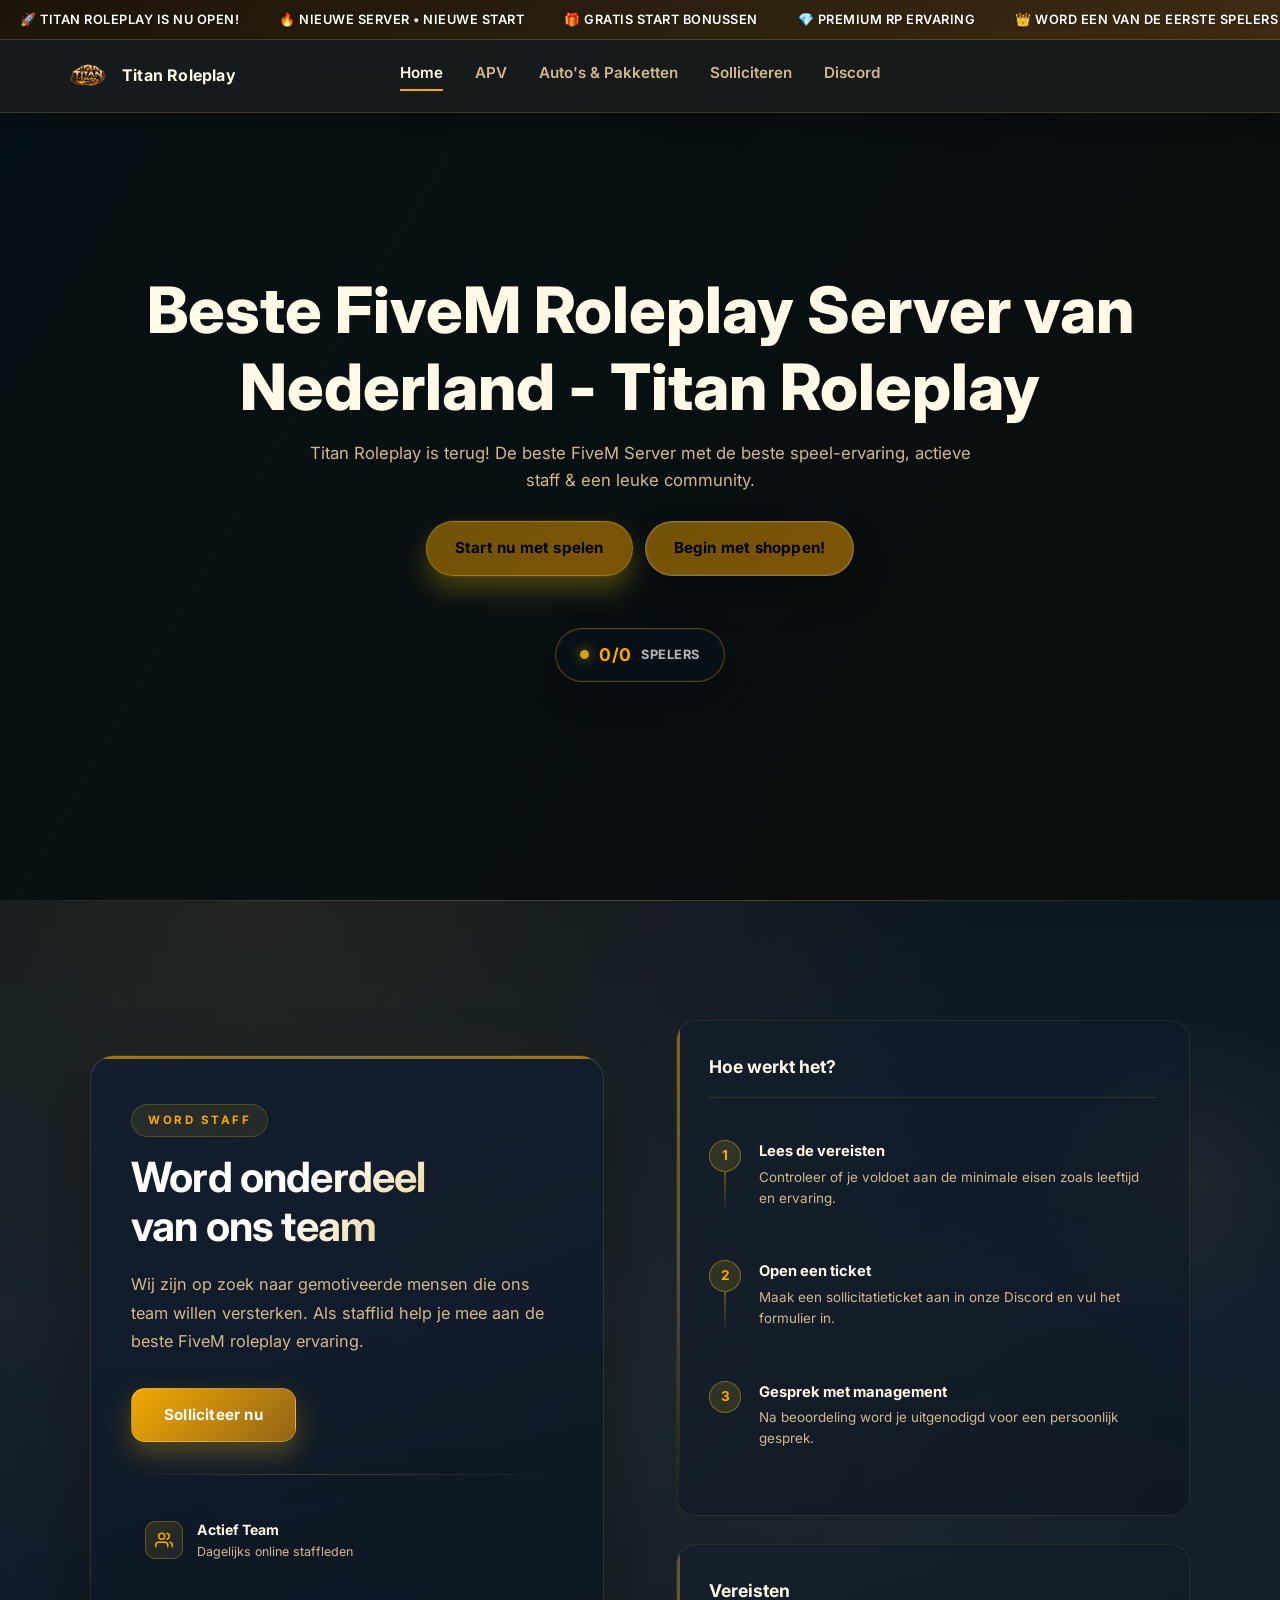
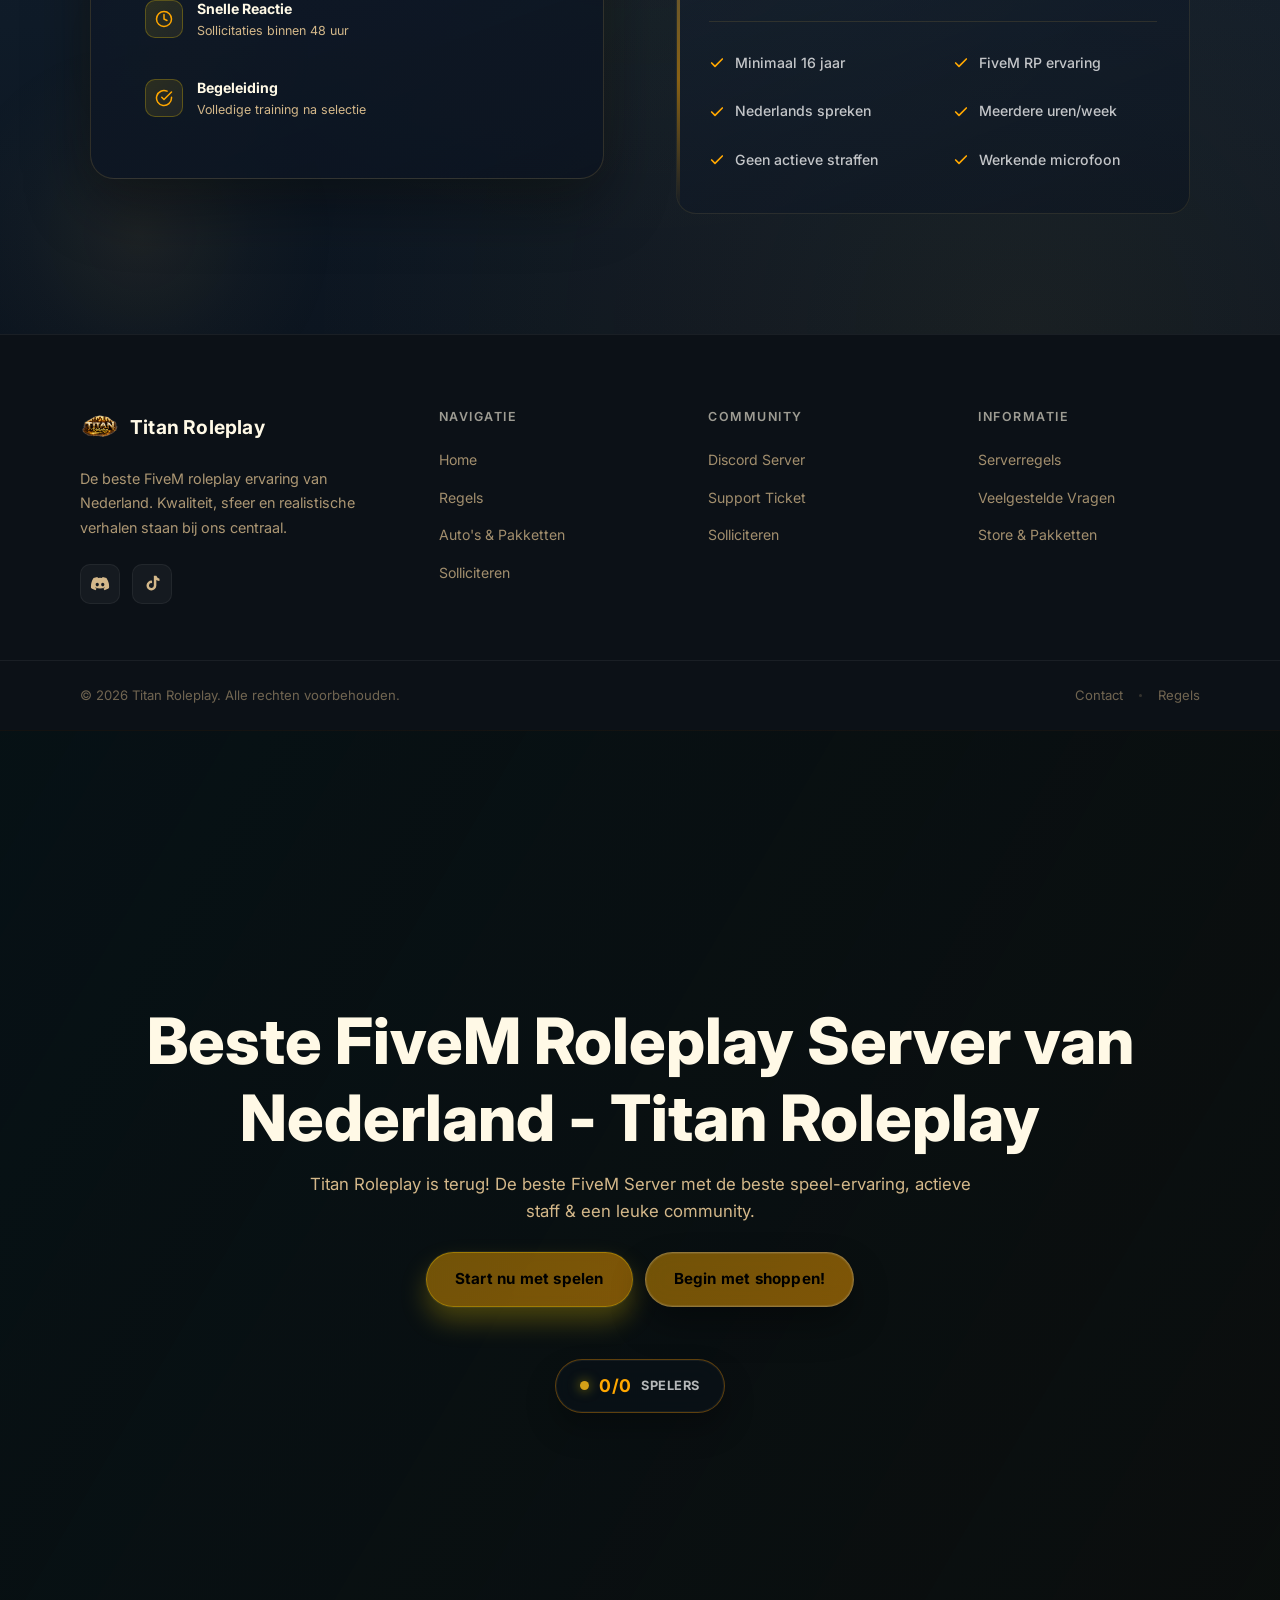
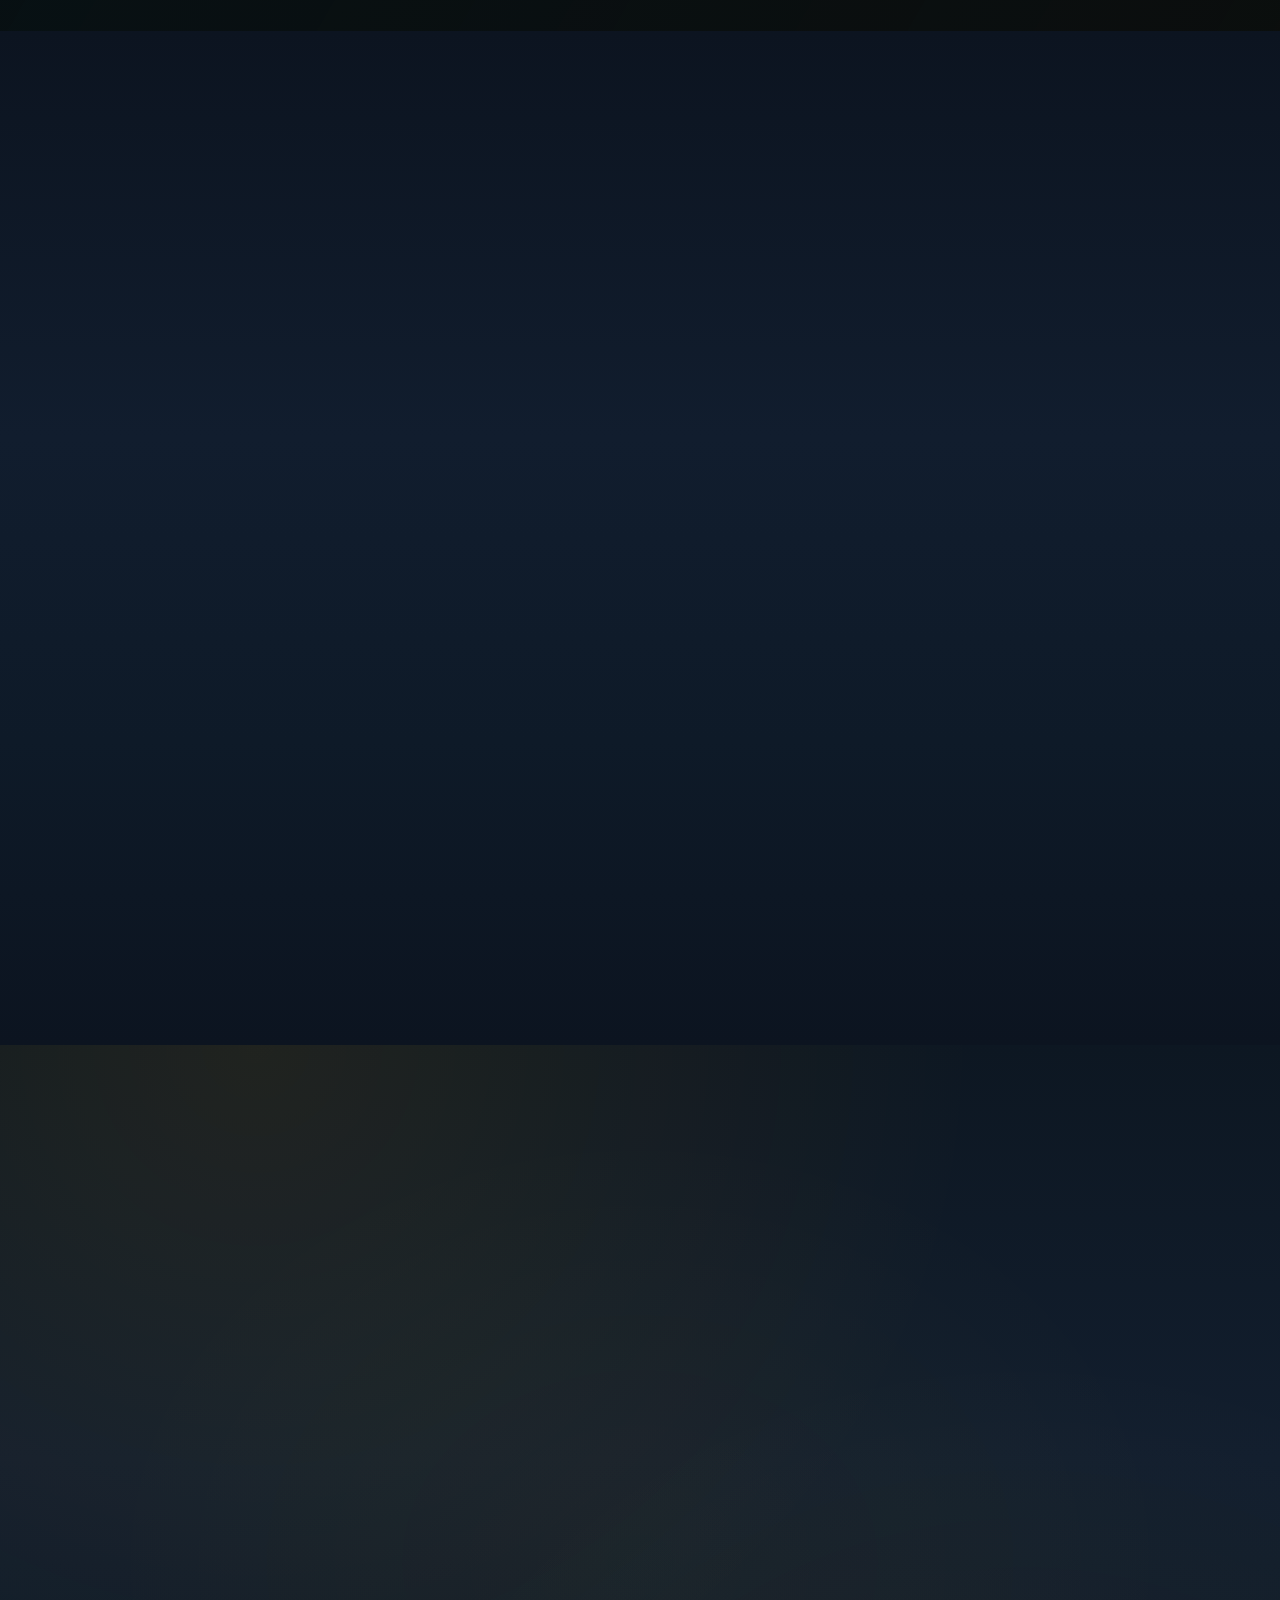
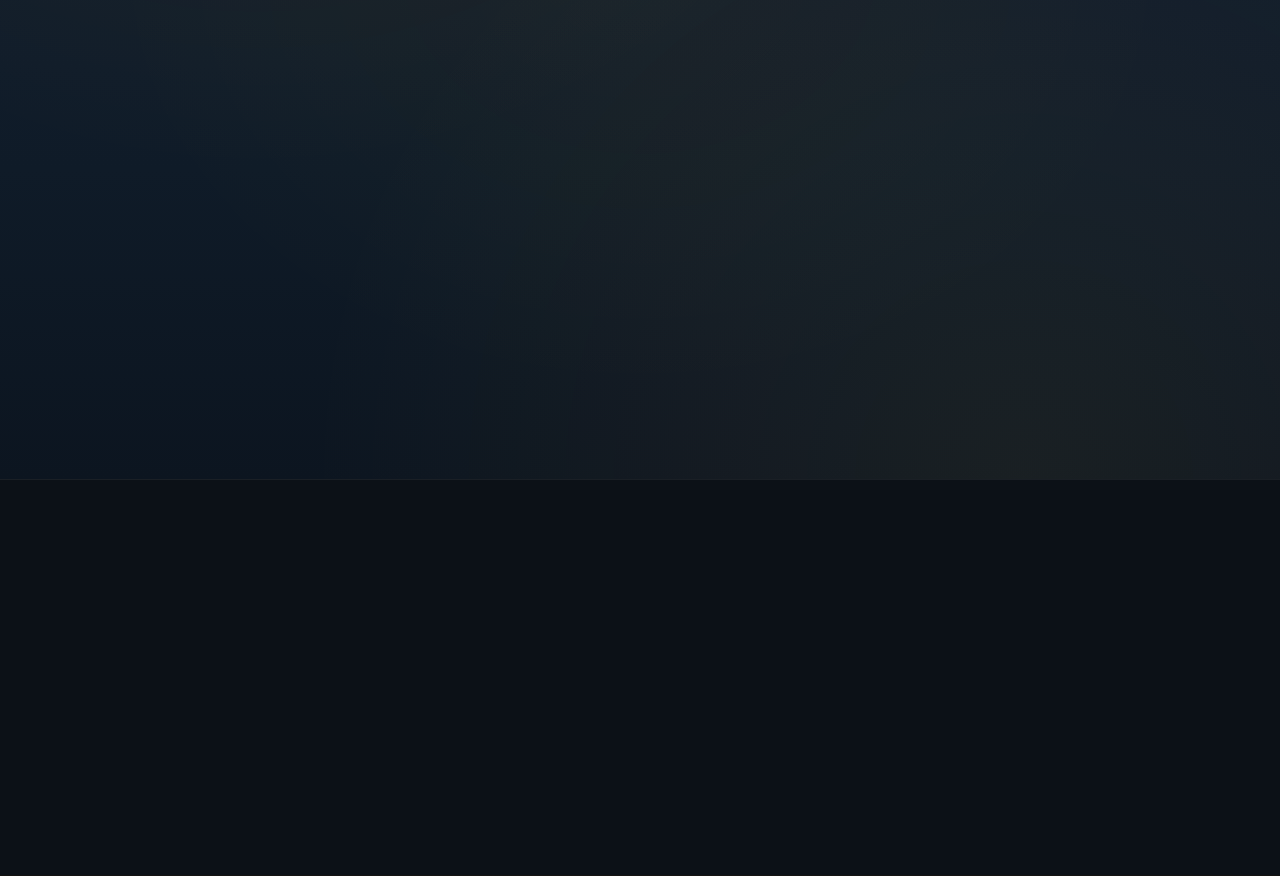
==== commit 15f8c16c: "Verwijder donatiesectie, link naar Pakketten" ====
--- a/index.html
+++ b/index.html
@@ -17,7 +17,7 @@
   <meta property="og:description" content="Join de beste FiveM roleplay server van Nederland." />
   <meta property="og:url" content="https://www.titanroleplay.nl/" />
   <meta property="og:type" content="website" />
-  <meta property="og:image" content="https://www.titanroleplay.nl/assets/images/ehlogo.png" />
+  <meta property="og:image" content="https://www.titanroleplay.nl/banner.png" />
 
   <!-- TWITTER -->
   <meta name="twitter:card" content="summary_large_image" />
@@ -46,7 +46,7 @@
     "@type": "Organization",
     "name": "Titan Roleplay",
     "url": "https://www.titanroleplay.nl",
-    "logo": "https://www.titanroleplay.nl/assets/images/ehlogo.png",
+    "logo": "https://www.titanroleplay.nl/banner.png",
     "sameAs": ["https://discord.gg/titanroleplay"]
   }
   </script>
@@ -65,7 +65,7 @@
     playsinline
     preload="none"
   >
-    <source src="assets/videos/Herovideo (1).mp4" type="video/mp4" />
+    <source src="background.mp4" type="video/mp4" />
   </video>
 
   <div class="hero-overlay"></div>
@@ -81,7 +81,7 @@
 
     <div class="hero-actions">
       <a class="button primary" href="#join">Start nu met spelen</a>
-      <a class="button ghost donate" href="#doneren">Begin met shoppen!</a>
+      <a class="button ghost donate" href="/pakketten">Begin met shoppen!</a>
     </div>
 
     <div class="hero-online">
@@ -90,91 +90,6 @@
     </div>
   </div>
 </section>
-
-<!-- DONATE -->
-<section class="section home-donate" id="doneren">
-  <div class="donate-decor donate-decor-1"></div>
-  <div class="donate-decor donate-decor-2"></div>
-
-  <div class="section-header">
-    <p class="eyebrow">DONATIE STORE</p>
-    <h2>Steun Titan Roleplay</h2>
-    <p>
-      In onze officiële store vind je alles wat je nodig hebt.
-      Steun de beste FiveM server van Nederland en ontvang voordelen in-game.
-    </p>
-  </div>
-
-        <div class="donate-features">
-          <div class="donate-feature">
-            <svg viewBox="0 0 24 24" fill="none" stroke="currentColor" stroke-width="2" stroke-linecap="round" stroke-linejoin="round"><path d="M12 22s8-4 8-10V5l-8-3-8 3v7c0 6 8 10 8 10z"/></svg>
-            <span>Veilig Betalen</span>
-          </div>
-          <div class="donate-feature">
-            <svg viewBox="0 0 24 24" fill="none" stroke="currentColor" stroke-width="2" stroke-linecap="round" stroke-linejoin="round"><circle cx="12" cy="12" r="10"/><polyline points="12 6 12 12 16 14"/></svg>
-            <span>Direct Geleverd</span>
-          </div>
-          <div class="donate-feature">
-            <svg viewBox="0 0 24 24" fill="none" stroke="currentColor" stroke-width="2" stroke-linecap="round" stroke-linejoin="round"><path d="M20.84 4.61a5.5 5.5 0 0 0-7.78 0L12 5.67l-1.06-1.06a5.5 5.5 0 0 0-7.78 7.78l1.06 1.06L12 21.23l7.78-7.78 1.06-1.06a5.5 5.5 0 0 0 0-7.78z"/></svg>
-            <span>Steun de Server</span>
-          </div>
-        </div>
-
-        <div class="donate-steps-grid">
-          <div class="donate-step-item">
-            <span class="donate-step-num">1</span>
-            <div class="donate-step-icon">
-              <svg viewBox="0 0 24 24" fill="none" stroke="currentColor" stroke-width="2" stroke-linecap="round" stroke-linejoin="round">
-                <path d="M15 3h4a2 2 0 0 1 2 2v14a2 2 0 0 1-2 2h-4"/>
-                <polyline points="10 17 15 12 10 7"/>
-                <line x1="15" y1="12" x2="3" y2="12"/>
-              </svg>
-            </div>
-            <h4>Koppel CFX Account</h4>
-            <p>
-              Open je FiveM launcher en log in. Controleer rechtsboven welk CFX-account
-              gekoppeld is aan je FiveM.
-            </p>
-          </div>
-          <div class="donate-step-item">
-            <span class="donate-step-num">2</span>
-            <div class="donate-step-icon">
-              <svg viewBox="0 0 24 24" fill="none" stroke="currentColor" stroke-width="2" stroke-linecap="round" stroke-linejoin="round">
-                <rect x="3" y="5" width="18" height="14" rx="2"/>
-                <line x1="3" y1="10" x2="21" y2="10"/>
-                <path d="M7 15h.01"/>
-                <path d="M11 15h2"/>
-              </svg>
-            </div>
-            <h4>Shop &amp; Betaal</h4>
-            <p>
-              Log in op de store met hetzelfde CFX-account. Kies je items en betaal veilig
-              met iDEAL, Klarna of andere methoden.
-            </p>
-          </div>
-          <div class="donate-step-item">
-            <span class="donate-step-num">3</span>
-            <div class="donate-step-icon">
-              <svg viewBox="0 0 24 24" fill="none" stroke="currentColor" stroke-width="2" stroke-linecap="round" stroke-linejoin="round">
-                <path d="M22 11.08V12a10 10 0 1 1-5.93-9.14"/>
-                <polyline points="22 4 12 14.01 9 11.01"/>
-              </svg>
-            </div>
-            <h4>Ontvang Direct</h4>
-            <p>
-              Als je met hetzelfde account bent ingelogd, verschijnen je items automatisch
-              in-game. Geen extra stappen nodig.
-            </p>
-          </div>
-        </div>
-
-        <div class="donate-cta-row">
-          <p>Bij vragen kun je ons altijd bereiken via Discord. Wij accepteren iDEAL, Klarna en meer.</p>
-          <a class="donate-cta-link" href="https://discord.gg/titanroleplay" target="_blank" rel="noreferrer">
-            Ga naar de Discord &rarr;
-          </a>
-        </div>
-      </section>
 
       <section class="home-apply" id="solliciteren">
         <div class="apply-glow apply-glow-1"></div>
@@ -327,7 +242,7 @@
             <ul>
               <li><a href="/home">Home</a></li>
               <li><a href="/apv">Regels</a></li>
-              <li><a href="https://Titan-roleplay.tebex.io/" target="_blank" rel="noreferrer">Doneren</a></li>
+              <li><a href="/pakketten">Auto's &amp; Pakketten</a></li>
               <li><a href="/solliciteren">Solliciteren</a></li>
             </ul>
           </div>
@@ -344,7 +259,7 @@
             <ul>
               <li><a href="/apv">Serverregels</a></li>
               <li><a href="https://discord.gg/titanroleplay" target="_blank" rel="noreferrer">Veelgestelde Vragen</a></li>
-              <li><a href="https://Titan-roleplay.tebex.io/" target="_blank" rel="noreferrer">Store &amp; Donaties</a></li>
+              <li><a href="/pakketten">Store &amp; Pakketten</a></li>
             </ul>
           </div>
         </div>
@@ -363,3 +278,368 @@
     <script src="assets/js/script.js" defer></script>
   </body>
 </html>
+<!DOCTYPE html>
+<html lang="nl" class="home-page">
+<head>
+  <meta charset="UTF-8" />
+  <meta name="viewport" content="width=device-width, initial-scale=1.0" />
+
+  <!-- SEO TITLE -->
+  <title>𝐓𝐈𝐓𝐀𝐍 𝐑𝐎𝐋𝐄𝐏𝐋𝐀𝐘 | Beste FiveM Roleplay Server Nederland</title>
+
+  <!-- META -->
+  <meta name="description" content="Speel op de beste Nederlandse FiveM roleplay server. Realistische gameplay, actieve staff en een sterke community. Join Titan Roleplay vandaag!" />
+  <meta name="keywords" content="FiveM server Nederland, roleplay server NL, GTA RP Nederland, FiveM RP, Titan Roleplay" />
+  <link rel="canonical" href="https://www.titanroleplay.nl/" />
+
+  <!-- OPEN GRAPH -->
+  <meta property="og:title" content="Titan Roleplay | Beste FiveM Server NL" />
+  <meta property="og:description" content="Join de beste FiveM roleplay server van Nederland." />
+  <meta property="og:url" content="https://www.titanroleplay.nl/" />
+  <meta property="og:type" content="website" />
+  <meta property="og:image" content="https://www.titanroleplay.nl/banner.png" />
+
+  <!-- TWITTER -->
+  <meta name="twitter:card" content="summary_large_image" />
+
+  <!-- FAVICON -->
+  <link rel="icon" type="image/png" href="/assets/images/favicon.png" />
+
+  <!-- PERFORMANCE -->
+  <link rel="preconnect" href="https://fonts.googleapis.com" />
+  <link rel="preconnect" href="https://fonts.gstatic.com" crossorigin />
+
+  <!-- FONTS -->
+  <link href="https://fonts.googleapis.com/css2?family=Inter:wght@300;400;500;600;700;800&display=swap" rel="stylesheet" />
+
+  <!-- CSS -->
+  <link rel="stylesheet" href="/assets/css/styles.css" />
+
+  <!-- PREFETCH -->
+  <link rel="prefetch" href="/apv" />
+  <link rel="prefetch" href="/solliciteren" />
+
+  <!-- STRUCTURED DATA -->
+  <script type="application/ld+json">
+  {
+    "@context": "https://schema.org",
+    "@type": "Organization",
+    "name": "Titan Roleplay",
+    "url": "https://www.titanroleplay.nl",
+    "logo": "https://www.titanroleplay.nl/banner.png",
+    "sameAs": ["https://discord.gg/titanroleplay"]
+  }
+  </script>
+</head>
+
+<body class="home-page">
+<main>
+
+<!-- HERO -->
+<section id="home" class="hero">
+  <video
+    class="hero-video"
+    autoplay
+    muted
+    loop
+    playsinline
+    preload="none"
+  >
+    <source src="background.mp4" type="video/mp4" />
+  </video>
+
+  <div class="hero-overlay"></div>
+
+  <div class="hero-content">
+    <!-- 🔥 BELANGRIJKSTE SEO FIX -->
+    <h1>Beste FiveM Roleplay Server van Nederland - Titan Roleplay</h1>
+
+    <p class="hero-subtitle">
+      Titan Roleplay is terug! De beste FiveM Server met de beste speel-ervaring,
+      actieve staff & een leuke community.
+    </p>
+
+    <div class="hero-actions">
+      <a class="button primary" href="#join">Start nu met spelen</a>
+      <a class="button ghost donate" href="#doneren">Begin met shoppen!</a>
+    </div>
+
+    <div class="hero-online">
+      <span class="online-count">0/0</span>
+      <span class="online-label">Spelers</span>
+    </div>
+  </div>
+</section>
+
+<!-- DONATE -->
+<section class="section home-donate" id="doneren">
+  <div class="donate-decor donate-decor-1"></div>
+  <div class="donate-decor donate-decor-2"></div>
+
+  <div class="section-header">
+    <p class="eyebrow">DONATIE STORE</p>
+    <h2>Steun Titan Roleplay</h2>
+    <p>
+      In onze officiële store vind je alles wat je nodig hebt.
+      Steun de beste FiveM server van Nederland en ontvang voordelen in-game.
+    </p>
+  </div>
+
+        <div class="donate-features">
+          <div class="donate-feature">
+            <svg viewBox="0 0 24 24" fill="none" stroke="currentColor" stroke-width="2" stroke-linecap="round" stroke-linejoin="round"><path d="M12 22s8-4 8-10V5l-8-3-8 3v7c0 6 8 10 8 10z"/></svg>
+            <span>Veilig Betalen</span>
+          </div>
+          <div class="donate-feature">
+            <svg viewBox="0 0 24 24" fill="none" stroke="currentColor" stroke-width="2" stroke-linecap="round" stroke-linejoin="round"><circle cx="12" cy="12" r="10"/><polyline points="12 6 12 12 16 14"/></svg>
+            <span>Direct Geleverd</span>
+          </div>
+          <div class="donate-feature">
+            <svg viewBox="0 0 24 24" fill="none" stroke="currentColor" stroke-width="2" stroke-linecap="round" stroke-linejoin="round"><path d="M20.84 4.61a5.5 5.5 0 0 0-7.78 0L12 5.67l-1.06-1.06a5.5 5.5 0 0 0-7.78 7.78l1.06 1.06L12 21.23l7.78-7.78 1.06-1.06a5.5 5.5 0 0 0 0-7.78z"/></svg>
+            <span>Steun de Server</span>
+          </div>
+        </div>
+
+        <div class="donate-steps-grid">
+          <div class="donate-step-item">
+            <span class="donate-step-num">1</span>
+            <div class="donate-step-icon">
+              <svg viewBox="0 0 24 24" fill="none" stroke="currentColor" stroke-width="2" stroke-linecap="round" stroke-linejoin="round">
+                <path d="M15 3h4a2 2 0 0 1 2 2v14a2 2 0 0 1-2 2h-4"/>
+                <polyline points="10 17 15 12 10 7"/>
+                <line x1="15" y1="12" x2="3" y2="12"/>
+              </svg>
+            </div>
+            <h4>Koppel CFX Account</h4>
+            <p>
+              Open je FiveM launcher en log in. Controleer rechtsboven welk CFX-account
+              gekoppeld is aan je FiveM.
+            </p>
+          </div>
+          <div class="donate-step-item">
+            <span class="donate-step-num">2</span>
+            <div class="donate-step-icon">
+              <svg viewBox="0 0 24 24" fill="none" stroke="currentColor" stroke-width="2" stroke-linecap="round" stroke-linejoin="round">
+                <rect x="3" y="5" width="18" height="14" rx="2"/>
+                <line x1="3" y1="10" x2="21" y2="10"/>
+                <path d="M7 15h.01"/>
+                <path d="M11 15h2"/>
+              </svg>
+            </div>
+            <h4>Shop &amp; Betaal</h4>
+            <p>
+              Log in op de store met hetzelfde CFX-account. Kies je items en betaal veilig
+              met iDEAL, Klarna of andere methoden.
+            </p>
+          </div>
+          <div class="donate-step-item">
+            <span class="donate-step-num">3</span>
+            <div class="donate-step-icon">
+              <svg viewBox="0 0 24 24" fill="none" stroke="currentColor" stroke-width="2" stroke-linecap="round" stroke-linejoin="round">
+                <path d="M22 11.08V12a10 10 0 1 1-5.93-9.14"/>
+                <polyline points="22 4 12 14.01 9 11.01"/>
+              </svg>
+            </div>
+            <h4>Ontvang Direct</h4>
+            <p>
+              Als je met hetzelfde account bent ingelogd, verschijnen je items automatisch
+              in-game. Geen extra stappen nodig.
+            </p>
+          </div>
+        </div>
+
+        <div class="donate-cta-row">
+          <p>Bij vragen kun je ons altijd bereiken via Discord. Wij accepteren iDEAL, Klarna en meer.</p>
+          <a class="donate-cta-link" href="https://discord.gg/titanroleplay" target="_blank" rel="noreferrer">
+            Ga naar de Discord &rarr;
+          </a>
+        </div>
+      </section>
+
+      <section class="home-apply" id="solliciteren">
+        <div class="apply-glow apply-glow-1"></div>
+        <div class="apply-glow apply-glow-2"></div>
+        <div class="apply-wrapper">
+          <div class="apply-left">
+            <div class="apply-left-card">
+              <p class="apply-label">WORD STAFF</p>
+              <h2 class="apply-title">Word onderdeel<br>van ons team</h2>
+              <p class="apply-subtitle">
+                Wij zijn op zoek naar gemotiveerde mensen die ons team willen versterken.
+                Als stafflid help je mee aan de beste FiveM roleplay ervaring.
+              </p>
+              <a class="apply-discord-btn" href="/solliciteren">
+                Solliciteer nu
+              </a>
+              <div class="apply-divider"></div>
+              <div class="apply-stats">
+                <div class="apply-stat">
+                  <div class="apply-stat-icon">
+                    <svg viewBox="0 0 24 24" fill="none" stroke="currentColor" stroke-width="2" stroke-linecap="round" stroke-linejoin="round">
+                      <path d="M17 21v-2a4 4 0 0 0-4-4H5a4 4 0 0 0-4 4v2"/>
+                      <circle cx="9" cy="7" r="4"/>
+                      <path d="M23 21v-2a4 4 0 0 0-3-3.87"/>
+                      <path d="M16 3.13a4 4 0 0 1 0 7.75"/>
+                    </svg>
+                  </div>
+                  <div>
+                    <span class="apply-stat-value">Actief Team</span>
+                    <span class="apply-stat-desc">Dagelijks online staffleden</span>
+                  </div>
+                </div>
+                <div class="apply-stat">
+                  <div class="apply-stat-icon">
+                    <svg viewBox="0 0 24 24" fill="none" stroke="currentColor" stroke-width="2" stroke-linecap="round" stroke-linejoin="round">
+                      <circle cx="12" cy="12" r="10"/>
+                      <polyline points="12 6 12 12 16 14"/>
+                    </svg>
+                  </div>
+                  <div>
+                    <span class="apply-stat-value">Snelle Reactie</span>
+                    <span class="apply-stat-desc">Sollicitaties binnen 48 uur</span>
+                  </div>
+                </div>
+                <div class="apply-stat">
+                  <div class="apply-stat-icon">
+                    <svg viewBox="0 0 24 24" fill="none" stroke="currentColor" stroke-width="2" stroke-linecap="round" stroke-linejoin="round">
+                      <path d="M22 11.08V12a10 10 0 1 1-5.93-9.14"/>
+                      <polyline points="22 4 12 14.01 9 11.01"/>
+                    </svg>
+                  </div>
+                  <div>
+                    <span class="apply-stat-value">Begeleiding</span>
+                    <span class="apply-stat-desc">Volledige training na selectie</span>
+                  </div>
+                </div>
+              </div>
+            </div>
+          </div>
+          <div class="apply-right">
+            <div class="apply-process">
+              <h3 class="apply-process-title">Hoe werkt het?</h3>
+              <div class="apply-step-row">
+                <div class="apply-step-indicator">
+                  <span class="apply-step-circle">1</span>
+                  <span class="apply-step-line"></span>
+                </div>
+                <div class="apply-step-text">
+                  <h4>Lees de vereisten</h4>
+                  <p>Controleer of je voldoet aan de minimale eisen zoals leeftijd en ervaring.</p>
+                </div>
+              </div>
+              <div class="apply-step-row">
+                <div class="apply-step-indicator">
+                  <span class="apply-step-circle">2</span>
+                  <span class="apply-step-line"></span>
+                </div>
+                <div class="apply-step-text">
+                  <h4>Open een ticket</h4>
+                  <p>Maak een sollicitatieticket aan in onze Discord en vul het formulier in.</p>
+                </div>
+              </div>
+              <div class="apply-step-row">
+                <div class="apply-step-indicator">
+                  <span class="apply-step-circle">3</span>
+                </div>
+                <div class="apply-step-text">
+                  <h4>Gesprek met management</h4>
+                  <p>Na beoordeling word je uitgenodigd voor een persoonlijk gesprek.</p>
+                </div>
+              </div>
+            </div>
+            <div class="apply-requirements">
+              <h3 class="apply-req-title">Vereisten</h3>
+              <div class="apply-req-grid">
+                <div class="apply-req-item">
+                  <svg viewBox="0 0 24 24" fill="none" stroke="currentColor" stroke-width="2.5" stroke-linecap="round" stroke-linejoin="round"><polyline points="20 6 9 17 4 12"/></svg>
+                  <span>Minimaal 16 jaar</span>
+                </div>
+                <div class="apply-req-item">
+                  <svg viewBox="0 0 24 24" fill="none" stroke="currentColor" stroke-width="2.5" stroke-linecap="round" stroke-linejoin="round"><polyline points="20 6 9 17 4 12"/></svg>
+                  <span>FiveM RP ervaring</span>
+                </div>
+                <div class="apply-req-item">
+                  <svg viewBox="0 0 24 24" fill="none" stroke="currentColor" stroke-width="2.5" stroke-linecap="round" stroke-linejoin="round"><polyline points="20 6 9 17 4 12"/></svg>
+                  <span>Nederlands spreken</span>
+                </div>
+                <div class="apply-req-item">
+                  <svg viewBox="0 0 24 24" fill="none" stroke="currentColor" stroke-width="2.5" stroke-linecap="round" stroke-linejoin="round"><polyline points="20 6 9 17 4 12"/></svg>
+                  <span>Meerdere uren/week</span>
+                </div>
+                <div class="apply-req-item">
+                  <svg viewBox="0 0 24 24" fill="none" stroke="currentColor" stroke-width="2.5" stroke-linecap="round" stroke-linejoin="round"><polyline points="20 6 9 17 4 12"/></svg>
+                  <span>Geen actieve straffen</span>
+                </div>
+                <div class="apply-req-item">
+                  <svg viewBox="0 0 24 24" fill="none" stroke="currentColor" stroke-width="2.5" stroke-linecap="round" stroke-linejoin="round"><polyline points="20 6 9 17 4 12"/></svg>
+                  <span>Werkende microfoon</span>
+                </div>
+              </div>
+            </div>
+          </div>
+        </div>
+      </section>
+    </main>
+    <footer class="footer">
+      <div class="footer-top">
+        <div class="footer-grid">
+          <div class="footer-brand">
+            <a class="logo" href="/home">
+              <span class="logo-mark">
+                <img src="assets/images/ehlogo.png" alt="Titan Roleplay" loading="lazy" decoding="async" />
+              </span>
+              <span class="logo-text">Titan Roleplay</span>
+            </a>
+            <p class="footer-brand-desc">
+              De beste FiveM roleplay ervaring van Nederland. Kwaliteit, sfeer en realistische verhalen staan bij ons centraal.
+            </p>
+            <div class="footer-socials">
+              <a href="https://discord.gg/titanroleplay" target="_blank" rel="noreferrer" aria-label="Discord">
+                <svg viewBox="0 0 24 24" aria-hidden="true"><path fill="currentColor" d="M19.73 4.87A18.7 18.7 0 0 0 15.1 3.5a13 13 0 0 0-.64 1.3 17.5 17.5 0 0 0-4.92 0c-.19-.45-.41-.88-.64-1.3A18.6 18.6 0 0 0 4.27 4.87C1.6 8.9.88 12.83 1.23 16.7a18.6 18.6 0 0 0 5.53 2.8c.45-.62.85-1.27 1.2-1.95a12 12 0 0 1-1.9-.93c.16-.12.32-.24.47-.36a13.7 13.7 0 0 0 11 0c.16.12.32.24.47.36-.62.37-1.26.69-1.9.93.35.68.75 1.33 1.2 1.95a18.6 18.6 0 0 0 5.53-2.8c.48-4.48-.7-8.38-3.13-11.83ZM8.7 14.6c-1.04 0-1.9-.96-1.9-2.12 0-1.16.83-2.12 1.9-2.12 1.06 0 1.91.96 1.9 2.12 0 1.16-.84 2.12-1.9 2.12Zm6.6 0c-1.04 0-1.9-.96-1.9-2.12 0-1.16.83-2.12 1.9-2.12 1.06 0 1.91.96 1.9 2.12 0 1.16-.84 2.12-1.9 2.12Z"/></svg>
+              </a>
+              <a href="https://www.tiktok.com/@titan_.rp?is_from_webapp=1&sender_device=pc" target="_blank" rel="noreferrer" aria-label="TikTok">
+                <svg viewBox="0 0 24 24" aria-hidden="true"><path fill="currentColor" d="M21 8.5a6.5 6.5 0 0 1-3.8-1.2v6.6a5.9 5.9 0 1 1-5.1-5.9v3a2.9 2.9 0 1 0 2.1 2.8V2h3a6.5 6.5 0 0 0 3.8 3.8z"/></svg>
+              </a>
+            </div>
+          </div>
+          <div class="footer-col">
+            <h4>Navigatie</h4>
+            <ul>
+              <li><a href="/home">Home</a></li>
+              <li><a href="/apv">Regels</a></li>
+              <li><a href="https://Titan-roleplay.tebex.io/" target="_blank" rel="noreferrer">Doneren</a></li>
+              <li><a href="/solliciteren">Solliciteren</a></li>
+            </ul>
+          </div>
+          <div class="footer-col">
+            <h4>Community</h4>
+            <ul>
+              <li><a href="https://discord.gg/titanroleplay" target="_blank" rel="noreferrer">Discord Server</a></li>
+              <li><a href="https://discord.gg/titanroleplay" target="_blank" rel="noreferrer">Support Ticket</a></li>
+              <li><a href="/solliciteren">Solliciteren</a></li>
+            </ul>
+          </div>
+          <div class="footer-col">
+            <h4>Informatie</h4>
+            <ul>
+              <li><a href="/apv">Serverregels</a></li>
+              <li><a href="https://discord.gg/titanroleplay" target="_blank" rel="noreferrer">Veelgestelde Vragen</a></li>
+              <li><a href="https://Titan-roleplay.tebex.io/" target="_blank" rel="noreferrer">Store &amp; Donaties</a></li>
+            </ul>
+          </div>
+        </div>
+      </div>
+      <div class="footer-bottom">
+        <div class="footer-bottom-inner">
+          <span>&copy; 2026 Titan Roleplay. Alle rechten voorbehouden.</span>
+          <div class="footer-bottom-links">
+            <a href="https://discord.gg/titanroleplay" target="_blank" rel="noreferrer">Contact</a>
+            <span class="footer-dot"></span>
+            <a href="/apv">Regels</a>
+          </div>
+        </div>
+      </div>
+    </footer>
+    <script src="assets/js/script.js" defer></script>
+  </body>
+</html>
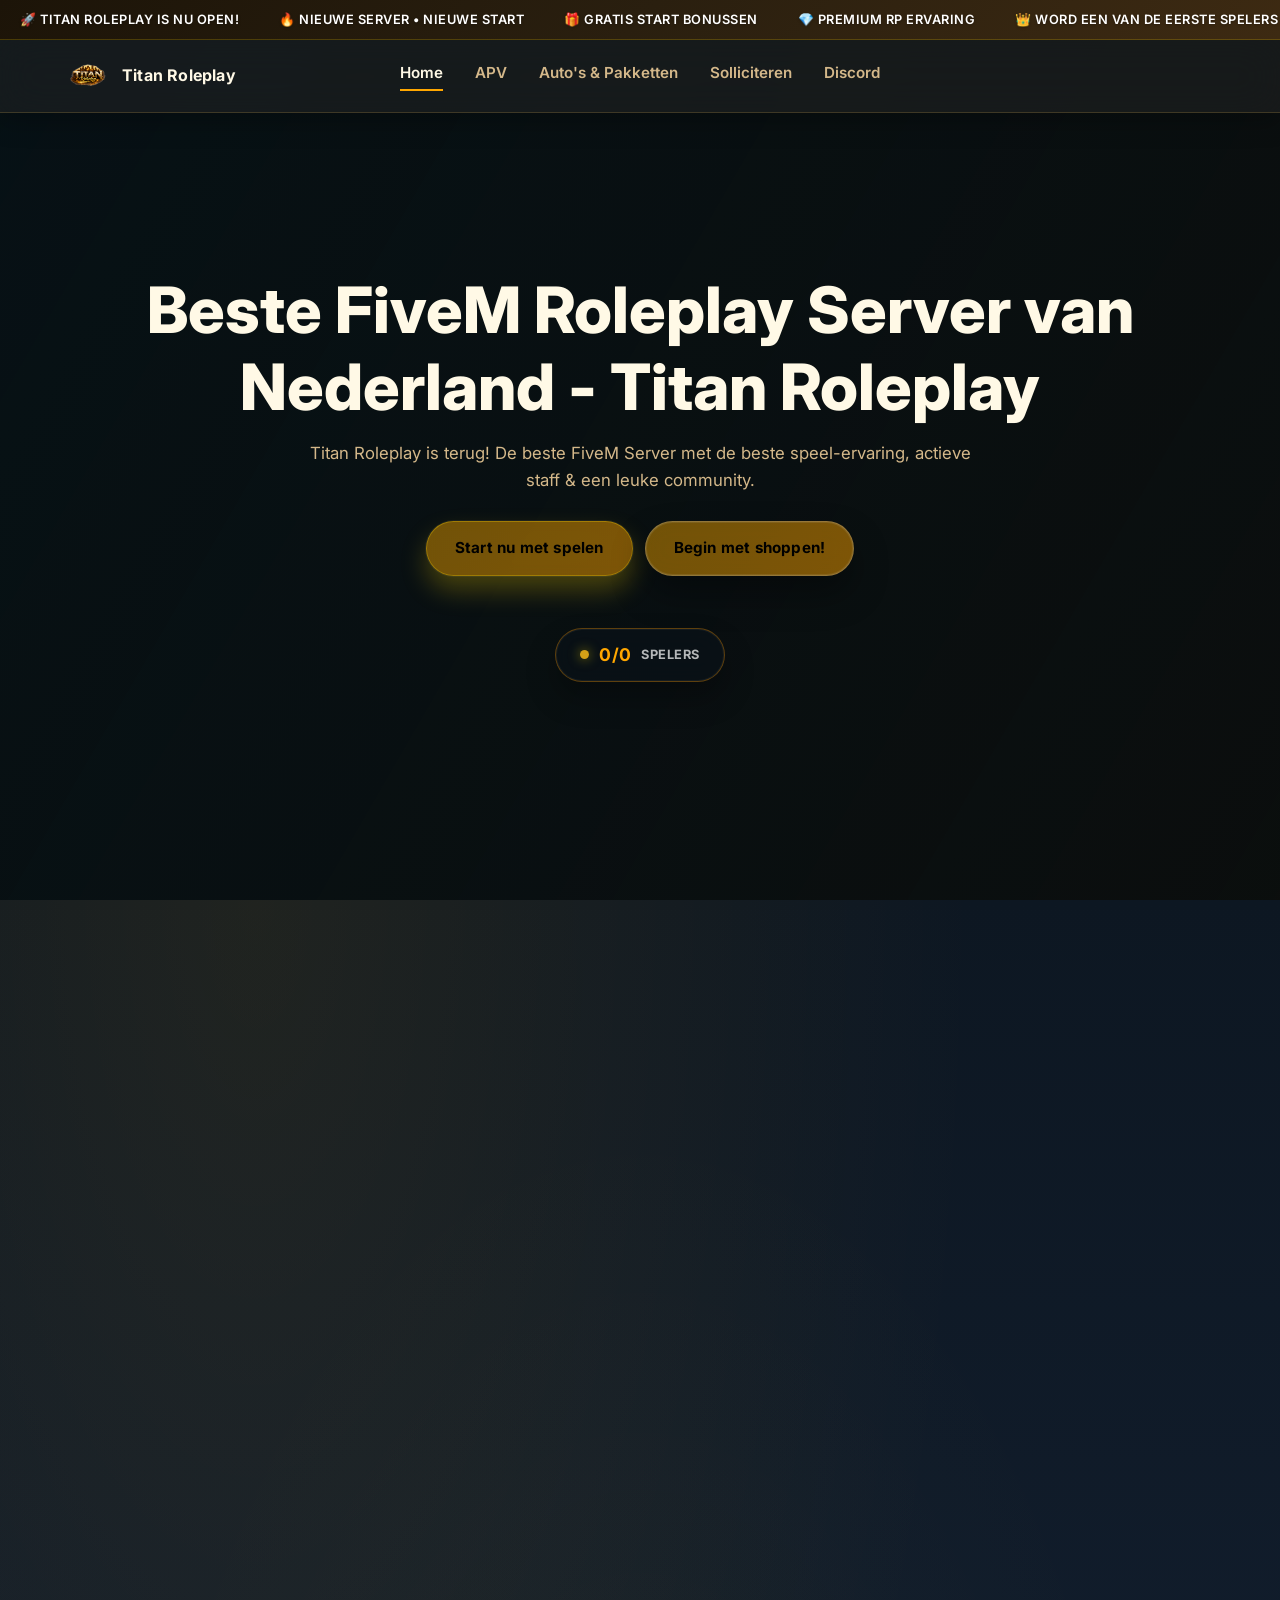
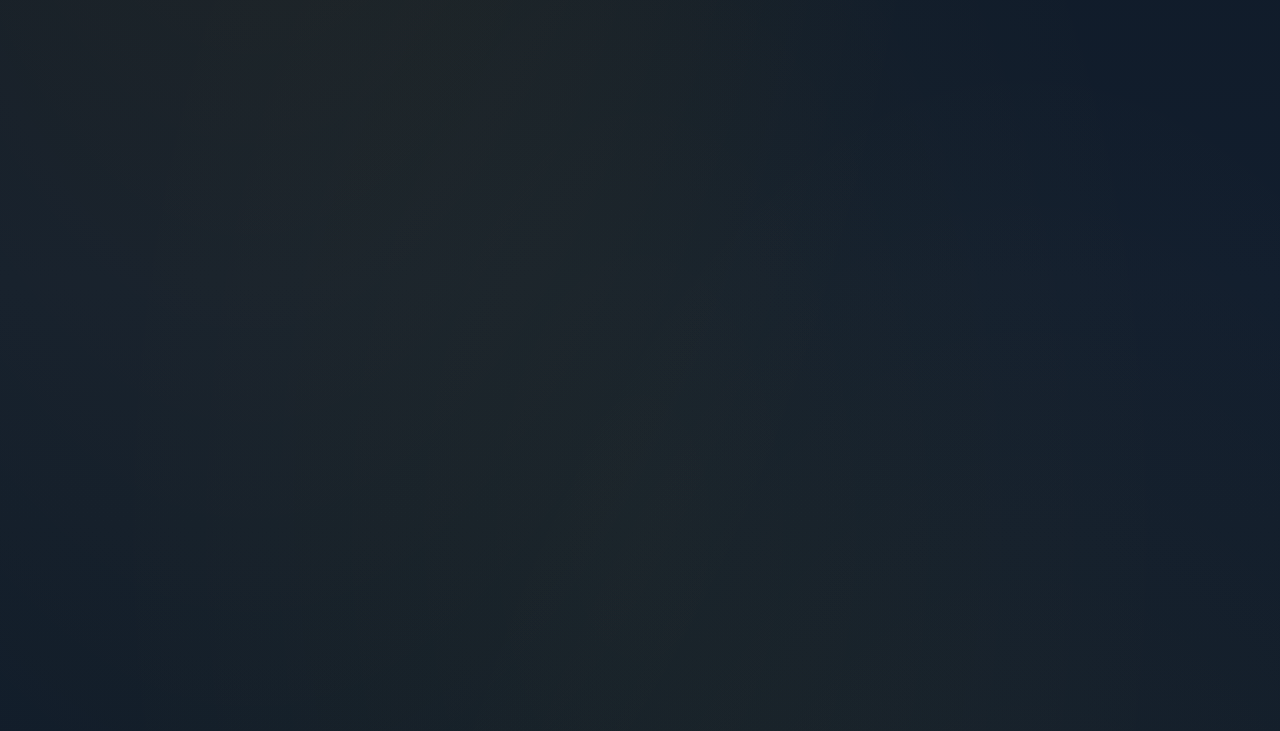
==== commit a5d56a00: "Herstel index.html: donatiesectie weg, link naar Pakketten Removed the entire content of the index.h" ====
--- a/index.html
+++ b/index.html
@@ -278,368 +278,3 @@
     <script src="assets/js/script.js" defer></script>
   </body>
 </html>
-<!DOCTYPE html>
-<html lang="nl" class="home-page">
-<head>
-  <meta charset="UTF-8" />
-  <meta name="viewport" content="width=device-width, initial-scale=1.0" />
-
-  <!-- SEO TITLE -->
-  <title>𝐓𝐈𝐓𝐀𝐍 𝐑𝐎𝐋𝐄𝐏𝐋𝐀𝐘 | Beste FiveM Roleplay Server Nederland</title>
-
-  <!-- META -->
-  <meta name="description" content="Speel op de beste Nederlandse FiveM roleplay server. Realistische gameplay, actieve staff en een sterke community. Join Titan Roleplay vandaag!" />
-  <meta name="keywords" content="FiveM server Nederland, roleplay server NL, GTA RP Nederland, FiveM RP, Titan Roleplay" />
-  <link rel="canonical" href="https://www.titanroleplay.nl/" />
-
-  <!-- OPEN GRAPH -->
-  <meta property="og:title" content="Titan Roleplay | Beste FiveM Server NL" />
-  <meta property="og:description" content="Join de beste FiveM roleplay server van Nederland." />
-  <meta property="og:url" content="https://www.titanroleplay.nl/" />
-  <meta property="og:type" content="website" />
-  <meta property="og:image" content="https://www.titanroleplay.nl/banner.png" />
-
-  <!-- TWITTER -->
-  <meta name="twitter:card" content="summary_large_image" />
-
-  <!-- FAVICON -->
-  <link rel="icon" type="image/png" href="/assets/images/favicon.png" />
-
-  <!-- PERFORMANCE -->
-  <link rel="preconnect" href="https://fonts.googleapis.com" />
-  <link rel="preconnect" href="https://fonts.gstatic.com" crossorigin />
-
-  <!-- FONTS -->
-  <link href="https://fonts.googleapis.com/css2?family=Inter:wght@300;400;500;600;700;800&display=swap" rel="stylesheet" />
-
-  <!-- CSS -->
-  <link rel="stylesheet" href="/assets/css/styles.css" />
-
-  <!-- PREFETCH -->
-  <link rel="prefetch" href="/apv" />
-  <link rel="prefetch" href="/solliciteren" />
-
-  <!-- STRUCTURED DATA -->
-  <script type="application/ld+json">
-  {
-    "@context": "https://schema.org",
-    "@type": "Organization",
-    "name": "Titan Roleplay",
-    "url": "https://www.titanroleplay.nl",
-    "logo": "https://www.titanroleplay.nl/banner.png",
-    "sameAs": ["https://discord.gg/titanroleplay"]
-  }
-  </script>
-</head>
-
-<body class="home-page">
-<main>
-
-<!-- HERO -->
-<section id="home" class="hero">
-  <video
-    class="hero-video"
-    autoplay
-    muted
-    loop
-    playsinline
-    preload="none"
-  >
-    <source src="background.mp4" type="video/mp4" />
-  </video>
-
-  <div class="hero-overlay"></div>
-
-  <div class="hero-content">
-    <!-- 🔥 BELANGRIJKSTE SEO FIX -->
-    <h1>Beste FiveM Roleplay Server van Nederland - Titan Roleplay</h1>
-
-    <p class="hero-subtitle">
-      Titan Roleplay is terug! De beste FiveM Server met de beste speel-ervaring,
-      actieve staff & een leuke community.
-    </p>
-
-    <div class="hero-actions">
-      <a class="button primary" href="#join">Start nu met spelen</a>
-      <a class="button ghost donate" href="#doneren">Begin met shoppen!</a>
-    </div>
-
-    <div class="hero-online">
-      <span class="online-count">0/0</span>
-      <span class="online-label">Spelers</span>
-    </div>
-  </div>
-</section>
-
-<!-- DONATE -->
-<section class="section home-donate" id="doneren">
-  <div class="donate-decor donate-decor-1"></div>
-  <div class="donate-decor donate-decor-2"></div>
-
-  <div class="section-header">
-    <p class="eyebrow">DONATIE STORE</p>
-    <h2>Steun Titan Roleplay</h2>
-    <p>
-      In onze officiële store vind je alles wat je nodig hebt.
-      Steun de beste FiveM server van Nederland en ontvang voordelen in-game.
-    </p>
-  </div>
-
-        <div class="donate-features">
-          <div class="donate-feature">
-            <svg viewBox="0 0 24 24" fill="none" stroke="currentColor" stroke-width="2" stroke-linecap="round" stroke-linejoin="round"><path d="M12 22s8-4 8-10V5l-8-3-8 3v7c0 6 8 10 8 10z"/></svg>
-            <span>Veilig Betalen</span>
-          </div>
-          <div class="donate-feature">
-            <svg viewBox="0 0 24 24" fill="none" stroke="currentColor" stroke-width="2" stroke-linecap="round" stroke-linejoin="round"><circle cx="12" cy="12" r="10"/><polyline points="12 6 12 12 16 14"/></svg>
-            <span>Direct Geleverd</span>
-          </div>
-          <div class="donate-feature">
-            <svg viewBox="0 0 24 24" fill="none" stroke="currentColor" stroke-width="2" stroke-linecap="round" stroke-linejoin="round"><path d="M20.84 4.61a5.5 5.5 0 0 0-7.78 0L12 5.67l-1.06-1.06a5.5 5.5 0 0 0-7.78 7.78l1.06 1.06L12 21.23l7.78-7.78 1.06-1.06a5.5 5.5 0 0 0 0-7.78z"/></svg>
-            <span>Steun de Server</span>
-          </div>
-        </div>
-
-        <div class="donate-steps-grid">
-          <div class="donate-step-item">
-            <span class="donate-step-num">1</span>
-            <div class="donate-step-icon">
-              <svg viewBox="0 0 24 24" fill="none" stroke="currentColor" stroke-width="2" stroke-linecap="round" stroke-linejoin="round">
-                <path d="M15 3h4a2 2 0 0 1 2 2v14a2 2 0 0 1-2 2h-4"/>
-                <polyline points="10 17 15 12 10 7"/>
-                <line x1="15" y1="12" x2="3" y2="12"/>
-              </svg>
-            </div>
-            <h4>Koppel CFX Account</h4>
-            <p>
-              Open je FiveM launcher en log in. Controleer rechtsboven welk CFX-account
-              gekoppeld is aan je FiveM.
-            </p>
-          </div>
-          <div class="donate-step-item">
-            <span class="donate-step-num">2</span>
-            <div class="donate-step-icon">
-              <svg viewBox="0 0 24 24" fill="none" stroke="currentColor" stroke-width="2" stroke-linecap="round" stroke-linejoin="round">
-                <rect x="3" y="5" width="18" height="14" rx="2"/>
-                <line x1="3" y1="10" x2="21" y2="10"/>
-                <path d="M7 15h.01"/>
-                <path d="M11 15h2"/>
-              </svg>
-            </div>
-            <h4>Shop &amp; Betaal</h4>
-            <p>
-              Log in op de store met hetzelfde CFX-account. Kies je items en betaal veilig
-              met iDEAL, Klarna of andere methoden.
-            </p>
-          </div>
-          <div class="donate-step-item">
-            <span class="donate-step-num">3</span>
-            <div class="donate-step-icon">
-              <svg viewBox="0 0 24 24" fill="none" stroke="currentColor" stroke-width="2" stroke-linecap="round" stroke-linejoin="round">
-                <path d="M22 11.08V12a10 10 0 1 1-5.93-9.14"/>
-                <polyline points="22 4 12 14.01 9 11.01"/>
-              </svg>
-            </div>
-            <h4>Ontvang Direct</h4>
-            <p>
-              Als je met hetzelfde account bent ingelogd, verschijnen je items automatisch
-              in-game. Geen extra stappen nodig.
-            </p>
-          </div>
-        </div>
-
-        <div class="donate-cta-row">
-          <p>Bij vragen kun je ons altijd bereiken via Discord. Wij accepteren iDEAL, Klarna en meer.</p>
-          <a class="donate-cta-link" href="https://discord.gg/titanroleplay" target="_blank" rel="noreferrer">
-            Ga naar de Discord &rarr;
-          </a>
-        </div>
-      </section>
-
-      <section class="home-apply" id="solliciteren">
-        <div class="apply-glow apply-glow-1"></div>
-        <div class="apply-glow apply-glow-2"></div>
-        <div class="apply-wrapper">
-          <div class="apply-left">
-            <div class="apply-left-card">
-              <p class="apply-label">WORD STAFF</p>
-              <h2 class="apply-title">Word onderdeel<br>van ons team</h2>
-              <p class="apply-subtitle">
-                Wij zijn op zoek naar gemotiveerde mensen die ons team willen versterken.
-                Als stafflid help je mee aan de beste FiveM roleplay ervaring.
-              </p>
-              <a class="apply-discord-btn" href="/solliciteren">
-                Solliciteer nu
-              </a>
-              <div class="apply-divider"></div>
-              <div class="apply-stats">
-                <div class="apply-stat">
-                  <div class="apply-stat-icon">
-                    <svg viewBox="0 0 24 24" fill="none" stroke="currentColor" stroke-width="2" stroke-linecap="round" stroke-linejoin="round">
-                      <path d="M17 21v-2a4 4 0 0 0-4-4H5a4 4 0 0 0-4 4v2"/>
-                      <circle cx="9" cy="7" r="4"/>
-                      <path d="M23 21v-2a4 4 0 0 0-3-3.87"/>
-                      <path d="M16 3.13a4 4 0 0 1 0 7.75"/>
-                    </svg>
-                  </div>
-                  <div>
-                    <span class="apply-stat-value">Actief Team</span>
-                    <span class="apply-stat-desc">Dagelijks online staffleden</span>
-                  </div>
-                </div>
-                <div class="apply-stat">
-                  <div class="apply-stat-icon">
-                    <svg viewBox="0 0 24 24" fill="none" stroke="currentColor" stroke-width="2" stroke-linecap="round" stroke-linejoin="round">
-                      <circle cx="12" cy="12" r="10"/>
-                      <polyline points="12 6 12 12 16 14"/>
-                    </svg>
-                  </div>
-                  <div>
-                    <span class="apply-stat-value">Snelle Reactie</span>
-                    <span class="apply-stat-desc">Sollicitaties binnen 48 uur</span>
-                  </div>
-                </div>
-                <div class="apply-stat">
-                  <div class="apply-stat-icon">
-                    <svg viewBox="0 0 24 24" fill="none" stroke="currentColor" stroke-width="2" stroke-linecap="round" stroke-linejoin="round">
-                      <path d="M22 11.08V12a10 10 0 1 1-5.93-9.14"/>
-                      <polyline points="22 4 12 14.01 9 11.01"/>
-                    </svg>
-                  </div>
-                  <div>
-                    <span class="apply-stat-value">Begeleiding</span>
-                    <span class="apply-stat-desc">Volledige training na selectie</span>
-                  </div>
-                </div>
-              </div>
-            </div>
-          </div>
-          <div class="apply-right">
-            <div class="apply-process">
-              <h3 class="apply-process-title">Hoe werkt het?</h3>
-              <div class="apply-step-row">
-                <div class="apply-step-indicator">
-                  <span class="apply-step-circle">1</span>
-                  <span class="apply-step-line"></span>
-                </div>
-                <div class="apply-step-text">
-                  <h4>Lees de vereisten</h4>
-                  <p>Controleer of je voldoet aan de minimale eisen zoals leeftijd en ervaring.</p>
-                </div>
-              </div>
-              <div class="apply-step-row">
-                <div class="apply-step-indicator">
-                  <span class="apply-step-circle">2</span>
-                  <span class="apply-step-line"></span>
-                </div>
-                <div class="apply-step-text">
-                  <h4>Open een ticket</h4>
-                  <p>Maak een sollicitatieticket aan in onze Discord en vul het formulier in.</p>
-                </div>
-              </div>
-              <div class="apply-step-row">
-                <div class="apply-step-indicator">
-                  <span class="apply-step-circle">3</span>
-                </div>
-                <div class="apply-step-text">
-                  <h4>Gesprek met management</h4>
-                  <p>Na beoordeling word je uitgenodigd voor een persoonlijk gesprek.</p>
-                </div>
-              </div>
-            </div>
-            <div class="apply-requirements">
-              <h3 class="apply-req-title">Vereisten</h3>
-              <div class="apply-req-grid">
-                <div class="apply-req-item">
-                  <svg viewBox="0 0 24 24" fill="none" stroke="currentColor" stroke-width="2.5" stroke-linecap="round" stroke-linejoin="round"><polyline points="20 6 9 17 4 12"/></svg>
-                  <span>Minimaal 16 jaar</span>
-                </div>
-                <div class="apply-req-item">
-                  <svg viewBox="0 0 24 24" fill="none" stroke="currentColor" stroke-width="2.5" stroke-linecap="round" stroke-linejoin="round"><polyline points="20 6 9 17 4 12"/></svg>
-                  <span>FiveM RP ervaring</span>
-                </div>
-                <div class="apply-req-item">
-                  <svg viewBox="0 0 24 24" fill="none" stroke="currentColor" stroke-width="2.5" stroke-linecap="round" stroke-linejoin="round"><polyline points="20 6 9 17 4 12"/></svg>
-                  <span>Nederlands spreken</span>
-                </div>
-                <div class="apply-req-item">
-                  <svg viewBox="0 0 24 24" fill="none" stroke="currentColor" stroke-width="2.5" stroke-linecap="round" stroke-linejoin="round"><polyline points="20 6 9 17 4 12"/></svg>
-                  <span>Meerdere uren/week</span>
-                </div>
-                <div class="apply-req-item">
-                  <svg viewBox="0 0 24 24" fill="none" stroke="currentColor" stroke-width="2.5" stroke-linecap="round" stroke-linejoin="round"><polyline points="20 6 9 17 4 12"/></svg>
-                  <span>Geen actieve straffen</span>
-                </div>
-                <div class="apply-req-item">
-                  <svg viewBox="0 0 24 24" fill="none" stroke="currentColor" stroke-width="2.5" stroke-linecap="round" stroke-linejoin="round"><polyline points="20 6 9 17 4 12"/></svg>
-                  <span>Werkende microfoon</span>
-                </div>
-              </div>
-            </div>
-          </div>
-        </div>
-      </section>
-    </main>
-    <footer class="footer">
-      <div class="footer-top">
-        <div class="footer-grid">
-          <div class="footer-brand">
-            <a class="logo" href="/home">
-              <span class="logo-mark">
-                <img src="assets/images/ehlogo.png" alt="Titan Roleplay" loading="lazy" decoding="async" />
-              </span>
-              <span class="logo-text">Titan Roleplay</span>
-            </a>
-            <p class="footer-brand-desc">
-              De beste FiveM roleplay ervaring van Nederland. Kwaliteit, sfeer en realistische verhalen staan bij ons centraal.
-            </p>
-            <div class="footer-socials">
-              <a href="https://discord.gg/titanroleplay" target="_blank" rel="noreferrer" aria-label="Discord">
-                <svg viewBox="0 0 24 24" aria-hidden="true"><path fill="currentColor" d="M19.73 4.87A18.7 18.7 0 0 0 15.1 3.5a13 13 0 0 0-.64 1.3 17.5 17.5 0 0 0-4.92 0c-.19-.45-.41-.88-.64-1.3A18.6 18.6 0 0 0 4.27 4.87C1.6 8.9.88 12.83 1.23 16.7a18.6 18.6 0 0 0 5.53 2.8c.45-.62.85-1.27 1.2-1.95a12 12 0 0 1-1.9-.93c.16-.12.32-.24.47-.36a13.7 13.7 0 0 0 11 0c.16.12.32.24.47.36-.62.37-1.26.69-1.9.93.35.68.75 1.33 1.2 1.95a18.6 18.6 0 0 0 5.53-2.8c.48-4.48-.7-8.38-3.13-11.83ZM8.7 14.6c-1.04 0-1.9-.96-1.9-2.12 0-1.16.83-2.12 1.9-2.12 1.06 0 1.91.96 1.9 2.12 0 1.16-.84 2.12-1.9 2.12Zm6.6 0c-1.04 0-1.9-.96-1.9-2.12 0-1.16.83-2.12 1.9-2.12 1.06 0 1.91.96 1.9 2.12 0 1.16-.84 2.12-1.9 2.12Z"/></svg>
-              </a>
-              <a href="https://www.tiktok.com/@titan_.rp?is_from_webapp=1&sender_device=pc" target="_blank" rel="noreferrer" aria-label="TikTok">
-                <svg viewBox="0 0 24 24" aria-hidden="true"><path fill="currentColor" d="M21 8.5a6.5 6.5 0 0 1-3.8-1.2v6.6a5.9 5.9 0 1 1-5.1-5.9v3a2.9 2.9 0 1 0 2.1 2.8V2h3a6.5 6.5 0 0 0 3.8 3.8z"/></svg>
-              </a>
-            </div>
-          </div>
-          <div class="footer-col">
-            <h4>Navigatie</h4>
-            <ul>
-              <li><a href="/home">Home</a></li>
-              <li><a href="/apv">Regels</a></li>
-              <li><a href="https://Titan-roleplay.tebex.io/" target="_blank" rel="noreferrer">Doneren</a></li>
-              <li><a href="/solliciteren">Solliciteren</a></li>
-            </ul>
-          </div>
-          <div class="footer-col">
-            <h4>Community</h4>
-            <ul>
-              <li><a href="https://discord.gg/titanroleplay" target="_blank" rel="noreferrer">Discord Server</a></li>
-              <li><a href="https://discord.gg/titanroleplay" target="_blank" rel="noreferrer">Support Ticket</a></li>
-              <li><a href="/solliciteren">Solliciteren</a></li>
-            </ul>
-          </div>
-          <div class="footer-col">
-            <h4>Informatie</h4>
-            <ul>
-              <li><a href="/apv">Serverregels</a></li>
-              <li><a href="https://discord.gg/titanroleplay" target="_blank" rel="noreferrer">Veelgestelde Vragen</a></li>
-              <li><a href="https://Titan-roleplay.tebex.io/" target="_blank" rel="noreferrer">Store &amp; Donaties</a></li>
-            </ul>
-          </div>
-        </div>
-      </div>
-      <div class="footer-bottom">
-        <div class="footer-bottom-inner">
-          <span>&copy; 2026 Titan Roleplay. Alle rechten voorbehouden.</span>
-          <div class="footer-bottom-links">
-            <a href="https://discord.gg/titanroleplay" target="_blank" rel="noreferrer">Contact</a>
-            <span class="footer-dot"></span>
-            <a href="/apv">Regels</a>
-          </div>
-        </div>
-      </div>
-    </footer>
-    <script src="assets/js/script.js" defer></script>
-  </body>
-</html>
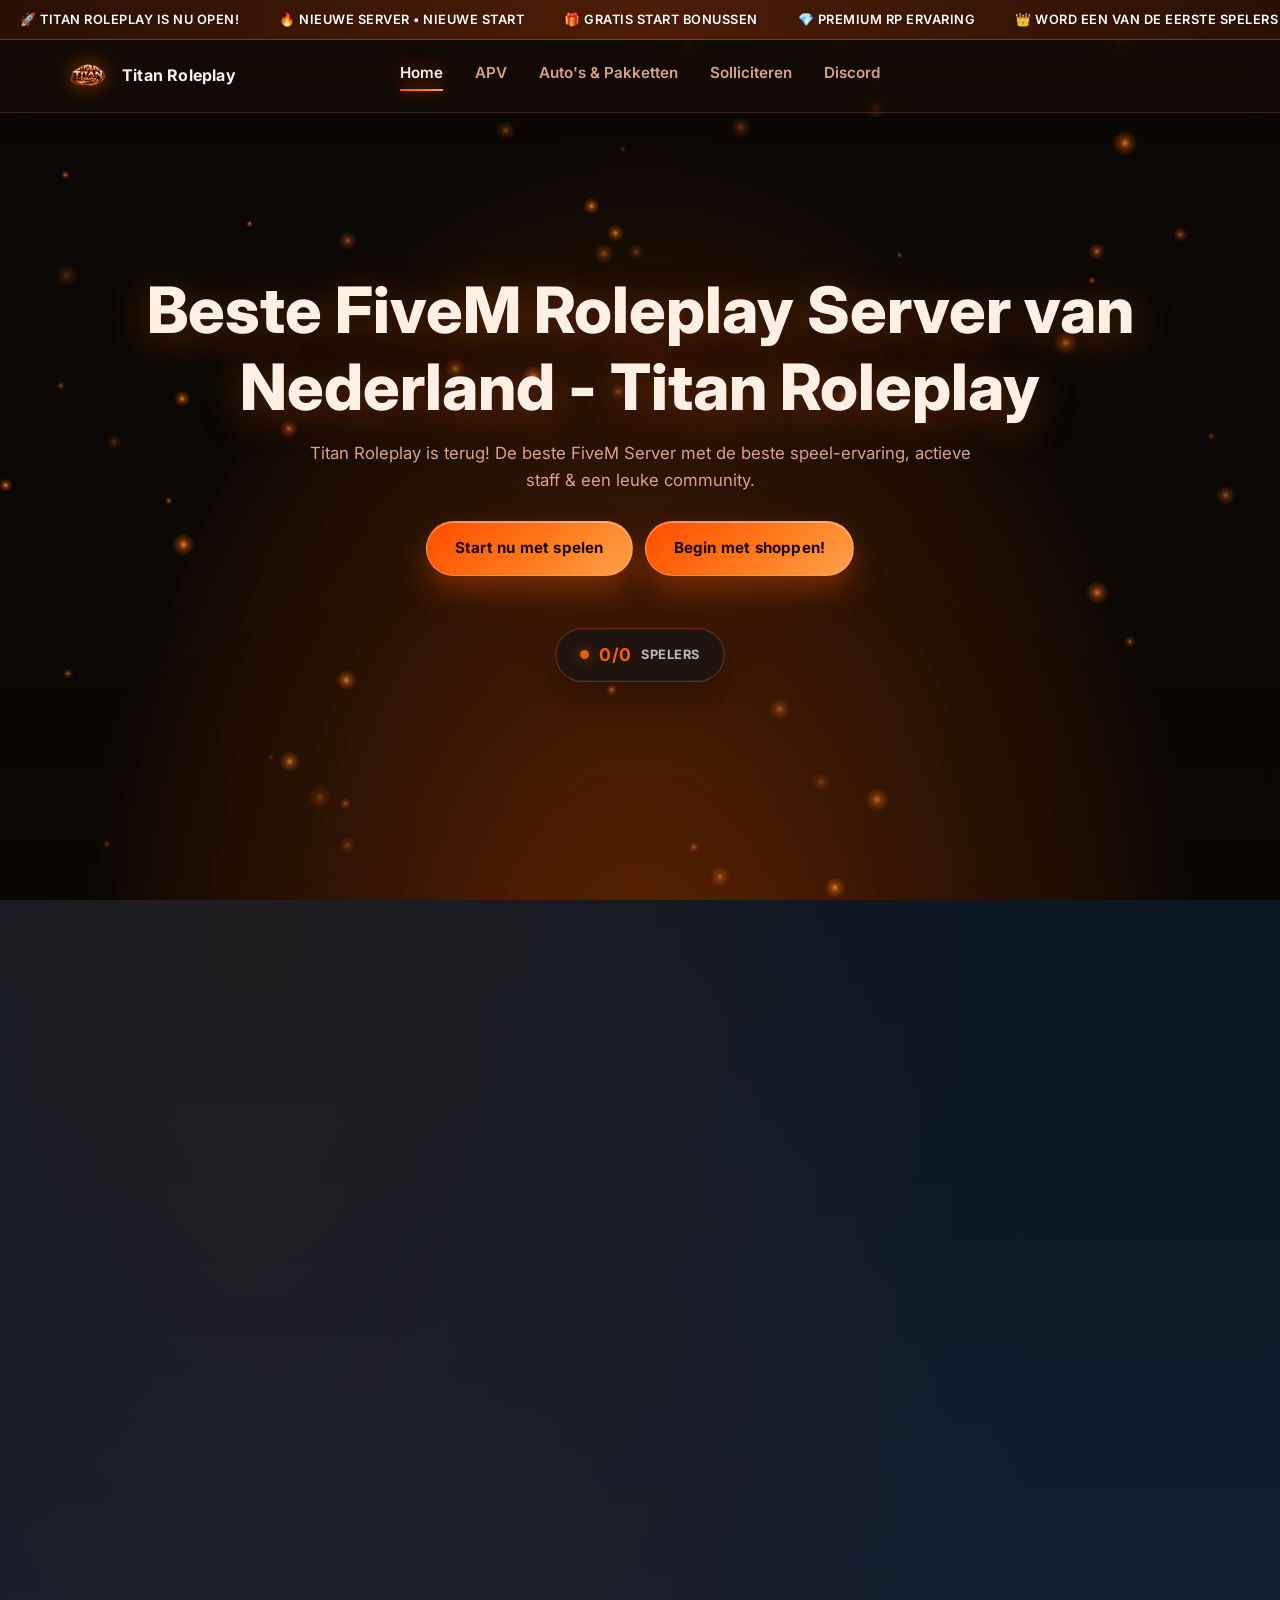
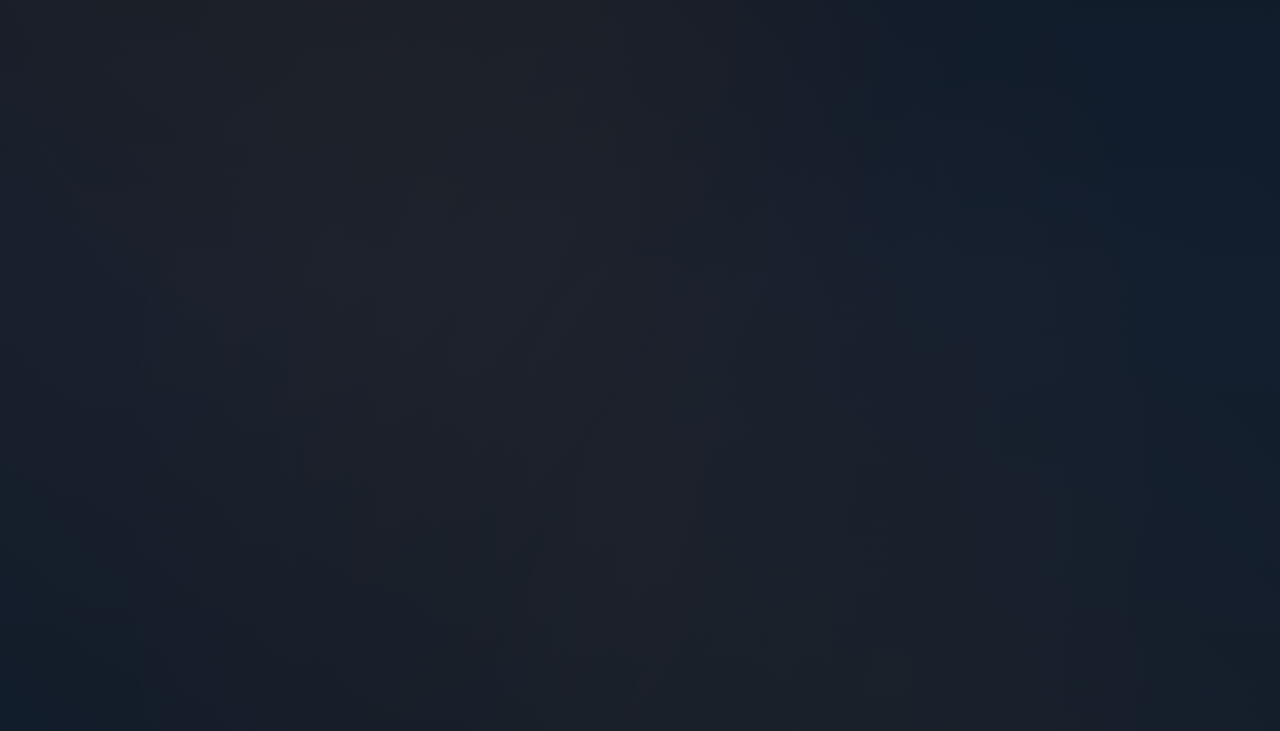
==== commit c56e1497: "Nieuwe Discord-link (home)" ====
--- a/index.html
+++ b/index.html
@@ -47,7 +47,7 @@
     "name": "Titan Roleplay",
     "url": "https://www.titanroleplay.nl",
     "logo": "https://www.titanroleplay.nl/banner.png",
-    "sameAs": ["https://discord.gg/titanroleplay"]
+    "sameAs": ["https://discord.gg/uMDE3fhtAe"]
   }
   </script>
 </head>
@@ -229,7 +229,7 @@
               De beste FiveM roleplay ervaring van Nederland. Kwaliteit, sfeer en realistische verhalen staan bij ons centraal.
             </p>
             <div class="footer-socials">
-              <a href="https://discord.gg/titanroleplay" target="_blank" rel="noreferrer" aria-label="Discord">
+              <a href="https://discord.gg/uMDE3fhtAe" target="_blank" rel="noreferrer" aria-label="Discord">
                 <svg viewBox="0 0 24 24" aria-hidden="true"><path fill="currentColor" d="M19.73 4.87A18.7 18.7 0 0 0 15.1 3.5a13 13 0 0 0-.64 1.3 17.5 17.5 0 0 0-4.92 0c-.19-.45-.41-.88-.64-1.3A18.6 18.6 0 0 0 4.27 4.87C1.6 8.9.88 12.83 1.23 16.7a18.6 18.6 0 0 0 5.53 2.8c.45-.62.85-1.27 1.2-1.95a12 12 0 0 1-1.9-.93c.16-.12.32-.24.47-.36a13.7 13.7 0 0 0 11 0c.16.12.32.24.47.36-.62.37-1.26.69-1.9.93.35.68.75 1.33 1.2 1.95a18.6 18.6 0 0 0 5.53-2.8c.48-4.48-.7-8.38-3.13-11.83ZM8.7 14.6c-1.04 0-1.9-.96-1.9-2.12 0-1.16.83-2.12 1.9-2.12 1.06 0 1.91.96 1.9 2.12 0 1.16-.84 2.12-1.9 2.12Zm6.6 0c-1.04 0-1.9-.96-1.9-2.12 0-1.16.83-2.12 1.9-2.12 1.06 0 1.91.96 1.9 2.12 0 1.16-.84 2.12-1.9 2.12Z"/></svg>
               </a>
               <a href="https://www.tiktok.com/@titan_.rp?is_from_webapp=1&sender_device=pc" target="_blank" rel="noreferrer" aria-label="TikTok">
@@ -249,8 +249,8 @@
           <div class="footer-col">
             <h4>Community</h4>
             <ul>
-              <li><a href="https://discord.gg/titanroleplay" target="_blank" rel="noreferrer">Discord Server</a></li>
-              <li><a href="https://discord.gg/titanroleplay" target="_blank" rel="noreferrer">Support Ticket</a></li>
+              <li><a href="https://discord.gg/uMDE3fhtAe" target="_blank" rel="noreferrer">Discord Server</a></li>
+              <li><a href="https://discord.gg/uMDE3fhtAe" target="_blank" rel="noreferrer">Support Ticket</a></li>
               <li><a href="/solliciteren">Solliciteren</a></li>
             </ul>
           </div>
@@ -258,7 +258,7 @@
             <h4>Informatie</h4>
             <ul>
               <li><a href="/apv">Serverregels</a></li>
-              <li><a href="https://discord.gg/titanroleplay" target="_blank" rel="noreferrer">Veelgestelde Vragen</a></li>
+              <li><a href="https://discord.gg/uMDE3fhtAe" target="_blank" rel="noreferrer">Veelgestelde Vragen</a></li>
               <li><a href="/pakketten">Store &amp; Pakketten</a></li>
             </ul>
           </div>
@@ -268,7 +268,7 @@
         <div class="footer-bottom-inner">
           <span>&copy; 2026 Titan Roleplay. Alle rechten voorbehouden.</span>
           <div class="footer-bottom-links">
-            <a href="https://discord.gg/titanroleplay" target="_blank" rel="noreferrer">Contact</a>
+            <a href="https://discord.gg/uMDE3fhtAe" target="_blank" rel="noreferrer">Contact</a>
             <span class="footer-dot"></span>
             <a href="/apv">Regels</a>
           </div>
--- a/assets/css/styles.css
+++ b/assets/css/styles.css
@@ -1,16 +1,16 @@
 :root {
   color-scheme: dark;
-  --primary: #ffa700;           /* Hoofd goud - fel & luxe */
-  --primary-dark: #d4a017;      /* Donker goud voor diepte */
-  --accent: #ffd700;            /* Extra fel accent goud */
+  --primary: #ff5e00;           /* Hoofd goud - fel & luxe */
+  --primary-dark: #dd610e;      /* Donker goud voor diepte */
+  --accent: #ff7400;            /* Extra fel accent goud */
   --bg: #0f0c08;                /* Diepe donkere goud-ondergrond */
-  --surface: rgba(45, 35, 20, 0.78);     /* Goud-getinte surface */
-  --surface-soft: rgba(45, 35, 20, 0.55);
-  --text: #fff9e6;              /* Warm ivoor-wit voor tekst */
-  --muted: #d4b88a;             /* Gouden muted tekst */
-  --border: rgba(245, 196, 82, 0.18);    /* Gouden randjes */
+  --surface: rgba(47, 28, 18, 0.78);     /* Goud-getinte surface */
+  --surface-soft: rgba(47, 28, 18, 0.55);
+  --text: #fff0e6;              /* Warm ivoor-wit voor tekst */
+  --muted: #d9a385;             /* Gouden muted tekst */
+  --border: rgba(253, 144, 74, 0.18);    /* Gouden randjes */
   --shadow: 0 30px 60px rgba(0, 0, 0, 0.68);
-  --gold-glow: rgba(245, 196, 82, 0.45); /* Extra glow voor luxe */
+  --gold-glow: rgba(253, 144, 74, 0.45); /* Extra glow voor luxe */
 }
 
 * {
@@ -99,8 +99,8 @@
   left: 0;
   right: 0;
   z-index: 51;
-  background: linear-gradient(135deg, #1c1408 0%, #2a1f0f 50%, #3d2a12 100%);
-  border-bottom: 1px solid rgba(255, 215, 0, 0.2);
+  background: linear-gradient(135deg, #1c1408 0%, #2a1f0f 50%, #401f0f 100%);
+  border-bottom: 1px solid rgba(255, 116, 0, 0.2);
   overflow: hidden;
   height: 40px;
   display: none;
@@ -317,10 +317,10 @@
   align-items: center;
   justify-content: center;
   gap: 8px;
-  background: linear-gradient(135deg, rgba(245, 196, 82, 0.95), rgba(212, 160, 23, 0.9));
+  background: linear-gradient(135deg, rgba(253, 144, 74, 0.95), rgba(221, 97, 14, 0.9));
   color: #ffffff;
   border: 1px solid rgba(255, 255, 255, 0.2);
-  box-shadow: 0 12px 22px rgba(212, 160, 23, 0.35);
+  box-shadow: 0 12px 22px rgba(221, 97, 14, 0.35);
   font-weight: 700;
   letter-spacing: 0.2px;
   font-size: 0.9rem;
@@ -344,7 +344,7 @@
 
 .nav-discord:hover {
   transform: translateY(-2px);
-  box-shadow: 0 20px 34px rgba(212, 160, 23, 0.5), 0 0 22px rgba(212, 160, 23, 0.35);
+  box-shadow: 0 20px 34px rgba(221, 97, 14, 0.5), 0 0 22px rgba(221, 97, 14, 0.35);
   filter: brightness(1.05);
 }
 
@@ -367,8 +367,8 @@
 }
 
 .nav-toggle:hover {
-  background: rgba(255, 215, 0, 0.08);
-  border-color: rgba(255, 215, 0, 0.2);
+  background: rgba(255, 116, 0, 0.08);
+  border-color: rgba(255, 116, 0, 0.2);
 }
 
 .nav-toggle span {
@@ -421,7 +421,7 @@
   content: "";
   position: absolute;
   inset: 0;
-  background: linear-gradient(120deg, rgba(255, 215, 0, 0.08), transparent 60%);
+  background: linear-gradient(120deg, rgba(255, 116, 0, 0.08), transparent 60%);
   pointer-events: none;
 }
 
@@ -481,9 +481,9 @@
   align-items: center;
   padding: 8px 18px;
   border-radius: 999px;
-  background: linear-gradient(135deg, rgba(255, 215, 0, 0.35), rgba(212, 160, 23, 0.18));
-  border: 1px solid rgba(255, 215, 0, 0.6);
-  box-shadow: 0 14px 28px rgba(8, 15, 20, 0.35), 0 0 18px rgba(255, 215, 0, 0.18);
+  background: linear-gradient(135deg, rgba(255, 116, 0, 0.35), rgba(221, 97, 14, 0.18));
+  border: 1px solid rgba(255, 116, 0, 0.6);
+  box-shadow: 0 14px 28px rgba(8, 15, 20, 0.35), 0 0 18px rgba(255, 116, 0, 0.18);
   position: relative;
   overflow: hidden;
   animation: eyebrow-glow 3.2s ease-in-out infinite;
@@ -508,10 +508,10 @@
 @keyframes eyebrow-glow {
   0%,
   100% {
-    box-shadow: 0 14px 28px rgba(8, 15, 20, 0.35), 0 0 16px rgba(255, 215, 0, 0.2);
+    box-shadow: 0 14px 28px rgba(8, 15, 20, 0.35), 0 0 16px rgba(255, 116, 0, 0.2);
   }
   50% {
-    box-shadow: 0 18px 36px rgba(8, 15, 20, 0.4), 0 0 26px rgba(255, 215, 0, 0.35);
+    box-shadow: 0 18px 36px rgba(8, 15, 20, 0.4), 0 0 26px rgba(255, 116, 0, 0.35);
   }
 }
 
@@ -586,17 +586,17 @@
 .button.primary {
   background: linear-gradient(
     135deg,
-    rgba(201, 139, 0, 0.55),
-    rgba(223, 144, 0, 0.55)
+    rgba(201, 78, 0, 0.55),
+    rgba(223, 82, 0, 0.55)
   );
   color: #000000;
-  border: 1px solid rgba(255, 215, 0, 0.3);
-  box-shadow: 0 14px 26px rgba(255, 215, 0, 0.25), 0 0 0 1px rgba(255, 255, 255, 0.06);
+  border: 1px solid rgba(255, 116, 0, 0.3);
+  box-shadow: 0 14px 26px rgba(255, 116, 0, 0.25), 0 0 0 1px rgba(255, 255, 255, 0.06);
   backdrop-filter: blur(6px);
 }
 
 .button.ghost {
-  border-color: rgba(255, 215, 0, 0.55);
+  border-color: rgba(255, 116, 0, 0.55);
   color: var(--text);
   background: rgba(10, 19, 26, 0.55);
   backdrop-filter: blur(12px);
@@ -607,8 +607,8 @@
   border-color: rgba(255, 255, 255, 0.2);
   background: linear-gradient(
     135deg,
-    rgba(201, 139, 0, 0.55),
-    rgba(223, 144, 0, 0.55)
+    rgba(201, 78, 0, 0.55),
+    rgba(223, 82, 0, 0.55)
   );
   color: #000000;
   font-weight: 700;
@@ -619,23 +619,23 @@
 }
 
 .button.primary:hover {
-  box-shadow: 0 20px 36px rgba(201, 139, 0, 0.42), 0 0 22px rgba(233, 122, 0, 0.2);
+  box-shadow: 0 20px 36px rgba(201, 78, 0, 0.42), 0 0 22px rgba(233, 72, 0, 0.2);
 }
 
 .button.ghost:hover {
-  border-color: rgba(255, 215, 0, 0.85);
-  box-shadow: 0 18px 32px rgba(0, 0, 0, 0.35), 0 0 18px rgba(255, 215, 0, 0.2);
+  border-color: rgba(255, 116, 0, 0.85);
+  box-shadow: 0 18px 32px rgba(0, 0, 0, 0.35), 0 0 18px rgba(255, 116, 0, 0.2);
 }
 
 .button.ghost.donate:hover {
   border-color: rgba(255, 255, 255, 0.24);
   background: linear-gradient(
     135deg,
-    rgba(125, 87, 0, 0.4),
-    rgba(223, 144, 0, 0.75)
+    rgba(125, 49, 0, 0.4),
+    rgba(223, 82, 0, 0.75)
   );
   box-shadow: 0 18px 34px rgba(0, 0, 0, 0.35),
-    0 0 18px rgba(255, 215, 0, 0.18),
+    0 0 18px rgba(255, 116, 0, 0.18),
     inset 0 0 0 1px rgba(255, 255, 255, 0.08);
 }
 
@@ -647,7 +647,7 @@
   padding: 12px 24px;
   border-radius: 999px;
   background: rgba(10, 19, 26, 0.55);
-  border: 1px solid rgba(255, 151, 0, 0.35);
+  border: 1px solid rgba(255, 87, 0, 0.35);
   box-shadow: 0 16px 30px rgba(0, 0, 0, 0.28), inset 0 0 0 1px rgba(255, 255, 255, 0.05);
   backdrop-filter: blur(12px);
   transition: transform 0.25s ease, box-shadow 0.25s ease, border-color 0.25s ease,
@@ -660,15 +660,15 @@
   width: 9px;
   height: 9px;
   border-radius: 50%;
-  background: radial-gradient(circle at 30% 30%, #d4a017, #d4a017 70%);
-  box-shadow: 0 0 12px rgba(255, 215, 0, 0.55);
+  background: radial-gradient(circle at 30% 30%, #dd610e, #dd610e 70%);
+  box-shadow: 0 0 12px rgba(255, 116, 0, 0.55);
 }
 
 .hero-online:hover {
   transform: translateY(-3px);
-  border-color: rgba(255, 160, 0, 0.6);
+  border-color: rgba(255, 91, 0, 0.6);
   background: rgba(14, 26, 34, 0.68);
-  box-shadow: 0 20px 36px rgba(0, 0, 0, 0.38), 0 0 18px rgba(255, 215, 0, 0.18);
+  box-shadow: 0 20px 36px rgba(0, 0, 0, 0.38), 0 0 18px rgba(255, 116, 0, 0.18);
 }
 
 .online-count {
@@ -860,14 +860,14 @@
 }
 
 .support-info a {
-  color: #f5c452;
+  color: #fd904a;
   text-decoration: none;
   font-weight: 600;
   transition: color 0.2s ease;
 }
 
 .support-info a:hover {
-  color: #d4a017;
+  color: #dd610e;
   text-decoration: underline;
 }
 
@@ -1286,7 +1286,7 @@
   left: 0;
   right: 0;
   height: 1px;
-  background: linear-gradient(90deg, transparent, rgba(255, 215, 0, 0.25), transparent);
+  background: linear-gradient(90deg, transparent, rgba(255, 116, 0, 0.25), transparent);
 }
 
 .home-donate::after {
@@ -1296,7 +1296,7 @@
   right: -80px;
   width: 500px;
   height: 500px;
-  background: radial-gradient(circle, rgba(255, 215, 0, 0.08) 0%, rgba(255, 215, 0, 0.03) 40%, transparent 70%);
+  background: radial-gradient(circle, rgba(255, 116, 0, 0.08) 0%, rgba(255, 116, 0, 0.03) 40%, transparent 70%);
   pointer-events: none;
   animation: donateOrb1 8s ease-in-out infinite;
 }
@@ -1313,8 +1313,8 @@
 
 .home-donate .section-header .eyebrow {
   animation: none;
-  background: linear-gradient(135deg, rgba(191, 123, 0, 0.25), rgba(245, 196, 82, 0.2));
-  border: 1px solid rgba(255, 151, 0, 0.4);
+  background: linear-gradient(135deg, rgba(191, 70, 0, 0.25), rgba(253, 144, 74, 0.2));
+  border: 1px solid rgba(255, 87, 0, 0.4);
 }
 
 .home-donate .section-header .eyebrow::after {
@@ -1322,7 +1322,7 @@
 }
 
 .home-donate .section-header h2 {
-  background: linear-gradient(135deg, #ffffff 30%, #ffab2e 100%);
+  background: linear-gradient(135deg, #ffffff 30%, #ff762e 100%);
   -webkit-background-clip: text;
   -webkit-text-fill-color: transparent;
   background-clip: text;
@@ -1343,7 +1343,7 @@
   padding: 40px 28px 32px;
   border-radius: 24px;
   background: linear-gradient(160deg, rgba(20, 35, 55, 0.8), rgba(12, 20, 32, 0.9));
-  border: 1px solid rgba(255, 162, 0, 0.12);
+  border: 1px solid rgba(255, 92, 0, 0.12);
   box-shadow:
     0 16px 40px rgba(0, 0, 0, 0.35),
     inset 0 1px 0 rgba(255, 255, 255, 0.08);
@@ -1369,10 +1369,10 @@
 
 .donate-step-item:hover {
   transform: translateY(-8px);
-  border-color: rgba(255, 162, 0, 0.35);
+  border-color: rgba(255, 92, 0, 0.35);
   box-shadow:
     0 28px 56px rgba(0, 0, 0, 0.45),
-    0 0 40px rgba(255, 215, 0, 0.1),
+    0 0 40px rgba(255, 116, 0, 0.1),
     inset 0 1px 0 rgba(255, 255, 255, 0.12);
 }
 
@@ -1390,8 +1390,8 @@
   display: flex;
   align-items: center;
   justify-content: center;
-  background: linear-gradient(135deg, rgba(255, 215, 0, 0.2), rgba(245, 196, 82, 0.15));
-  border: 1px solid rgba(255, 162, 0, 0.35);
+  background: linear-gradient(135deg, rgba(255, 116, 0, 0.2), rgba(253, 144, 74, 0.15));
+  border: 1px solid rgba(255, 92, 0, 0.35);
   color: var(--primary);
   font-weight: 800;
   font-size: 0.85rem;
@@ -1400,7 +1400,7 @@
 
 .donate-step-item:hover .donate-step-num {
   transform: scale(1.1);
-  box-shadow: 0 0 16px rgba(255, 215, 0, 0.3);
+  box-shadow: 0 0 16px rgba(255, 116, 0, 0.3);
 }
 
 .donate-step-icon {
@@ -1410,24 +1410,24 @@
   display: flex;
   align-items: center;
   justify-content: center;
-  background: linear-gradient(135deg, rgba(255, 215, 0, 0.2), rgba(245, 196, 82, 0.12));
-  border: 1px solid rgba(255, 162, 0, 0.3);
+  background: linear-gradient(135deg, rgba(255, 116, 0, 0.2), rgba(253, 144, 74, 0.12));
+  border: 1px solid rgba(255, 92, 0, 0.3);
   margin-bottom: 22px;
-  box-shadow: 0 8px 24px rgba(255, 215, 0, 0.1), 0 4px 12px rgba(0, 0, 0, 0.3);
+  box-shadow: 0 8px 24px rgba(255, 116, 0, 0.1), 0 4px 12px rgba(0, 0, 0, 0.3);
   transition: transform 0.3s ease, box-shadow 0.3s ease, background 0.3s ease;
 }
 
 .donate-step-item:hover .donate-step-icon {
   transform: scale(1.08) translateY(-2px);
-  box-shadow: 0 12px 32px rgba(255, 215, 0, 0.2), 0 4px 12px rgba(0, 0, 0, 0.3);
-  background: linear-gradient(135deg, rgba(255, 215, 0, 0.3), rgba(245, 196, 82, 0.2));
+  box-shadow: 0 12px 32px rgba(255, 116, 0, 0.2), 0 4px 12px rgba(0, 0, 0, 0.3);
+  background: linear-gradient(135deg, rgba(255, 116, 0, 0.3), rgba(253, 144, 74, 0.2));
 }
 
 .donate-step-icon svg {
   width: 28px;
   height: 28px;
   color: var(--primary);
-  filter: drop-shadow(0 2px 4px rgba(255, 215, 0, 0.3));
+  filter: drop-shadow(0 2px 4px rgba(255, 116, 0, 0.3));
 }
 
 .donate-step-item h4 {
@@ -1453,15 +1453,15 @@
   gap: 24px;
   padding: 24px 32px;
   border-radius: 16px;
-  background: linear-gradient(135deg, rgba(255, 177, 0, 0.06), rgba(245, 196, 82, 0.04));
-  border: 1px solid rgba(255, 174, 0, 0.15);
+  background: linear-gradient(135deg, rgba(255, 99, 0, 0.06), rgba(253, 144, 74, 0.04));
+  border: 1px solid rgba(255, 97, 0, 0.15);
   position: relative;
   z-index: 2;
   transition: border-color 0.3s ease, box-shadow 0.3s ease;
 }
 
 .donate-cta-row:hover {
-  border-color: rgba(255, 215, 0, 0.25);
+  border-color: rgba(255, 116, 0, 0.25);
   box-shadow: 0 8px 32px rgba(0, 0, 0, 0.2);
 }
 
@@ -1481,23 +1481,23 @@
   display: inline-flex;
   align-items: center;
   gap: 8px;
-  color: #db8500;
+  color: #db4c00;
   font-weight: 700;
   font-size: 0.95rem;
   text-decoration: none;
   padding: 10px 24px;
   border-radius: 12px;
-  background: rgba(255, 215, 0, 0.08);
-  border: 1px solid rgba(255, 215, 0, 0.2);
+  background: rgba(255, 116, 0, 0.08);
+  border: 1px solid rgba(255, 116, 0, 0.2);
   transition: all 0.3s ease;
   white-space: nowrap;
 }
 
 .donate-cta-link:hover {
   color: #ffffff;
-  background: rgba(255, 215, 0, 0.18);
-  border-color: rgba(255, 215, 0, 0.5);
-  box-shadow: 0 4px 20px rgba(255, 215, 0, 0.15);
+  background: rgba(255, 116, 0, 0.18);
+  border-color: rgba(255, 116, 0, 0.5);
+  box-shadow: 0 4px 20px rgba(255, 116, 0, 0.15);
   text-decoration: none;
   transform: translateX(4px);
 }
@@ -1515,7 +1515,7 @@
   height: 300px;
   bottom: -80px;
   left: -60px;
-  background: radial-gradient(circle, rgba(245, 196, 82, 0.06) 0%, transparent 70%);
+  background: radial-gradient(circle, rgba(253, 144, 74, 0.06) 0%, transparent 70%);
   animation: donateDecor1 12s ease-in-out infinite;
 }
 
@@ -1524,7 +1524,7 @@
   height: 200px;
   top: 30%;
   right: 5%;
-  background: radial-gradient(circle, rgba(255, 215, 0, 0.05) 0%, transparent 70%);
+  background: radial-gradient(circle, rgba(255, 116, 0, 0.05) 0%, transparent 70%);
   animation: donateDecor2 9s ease-in-out infinite;
 }
 
@@ -1556,14 +1556,14 @@
   gap: 10px;
   padding: 10px 20px;
   border-radius: 999px;
-  background: rgba(255, 155, 0, 0.06);
-  border: 1px solid rgba(255, 162, 0, 0.12);
+  background: rgba(255, 89, 0, 0.06);
+  border: 1px solid rgba(255, 92, 0, 0.12);
   transition: all 0.3s ease;
 }
 
 .donate-feature:hover {
-  background: rgba(255, 155, 0, 0.12);
-  border-color: rgba(255, 162, 0, 0.3);
+  background: rgba(255, 89, 0, 0.12);
+  border-color: rgba(255, 92, 0, 0.3);
   transform: translateY(-2px);
 }
 
@@ -1594,7 +1594,7 @@
   height: 350px;
   top: 10%;
   right: -80px;
-  background: radial-gradient(circle, rgba(245, 196, 82, 0.06) 0%, transparent 70%);
+  background: radial-gradient(circle, rgba(253, 144, 74, 0.06) 0%, transparent 70%);
   animation: applyGlow1 11s ease-in-out infinite;
 }
 
@@ -1603,7 +1603,7 @@
   height: 250px;
   bottom: 15%;
   left: 5%;
-  background: radial-gradient(circle, rgba(255, 215, 0, 0.05) 0%, transparent 70%);
+  background: radial-gradient(circle, rgba(255, 116, 0, 0.05) 0%, transparent 70%);
   animation: applyGlow2 8s ease-in-out infinite;
 }
 
@@ -1625,9 +1625,9 @@
   content-visibility: auto;
   contain-intrinsic-size: 0 900px;
   background:
-    radial-gradient(ellipse at 20% 0%, rgba(255, 177, 0, 0.08), transparent 50%),
-    radial-gradient(ellipse at 80% 100%, rgba(245, 196, 82, 0.06), transparent 50%),
-    radial-gradient(ellipse at 50% 50%, rgba(255, 215, 0, 0.03), transparent 60%),
+    radial-gradient(ellipse at 20% 0%, rgba(255, 99, 0, 0.08), transparent 50%),
+    radial-gradient(ellipse at 80% 100%, rgba(253, 144, 74, 0.06), transparent 50%),
+    radial-gradient(ellipse at 50% 50%, rgba(255, 116, 0, 0.03), transparent 60%),
     linear-gradient(180deg, #0d1722 0%, #121e2e 40%, #0f1b28 70%, #0c1520 100%);
 }
 
@@ -1638,7 +1638,7 @@
   left: 0;
   right: 0;
   height: 1px;
-  background: linear-gradient(90deg, transparent, rgba(245, 196, 82, 0.2), rgba(255, 215, 0, 0.2), transparent);
+  background: linear-gradient(90deg, transparent, rgba(253, 144, 74, 0.2), rgba(255, 116, 0, 0.2), transparent);
 }
 
 .home-apply::after {
@@ -1648,7 +1648,7 @@
   left: -60px;
   width: 400px;
   height: 400px;
-  background: radial-gradient(circle, rgba(245, 196, 82, 0.07) 0%, rgba(245, 196, 82, 0.02) 40%, transparent 70%);
+  background: radial-gradient(circle, rgba(253, 144, 74, 0.07) 0%, rgba(253, 144, 74, 0.02) 40%, transparent 70%);
   pointer-events: none;
   animation: applyOrb 10s ease-in-out infinite;
 }
@@ -1677,10 +1677,10 @@
   padding: 48px 40px;
   border-radius: 24px;
   background: linear-gradient(160deg, rgba(18, 30, 48, 0.8), rgba(12, 20, 32, 0.9));
-  border: 1px solid rgba(245, 196, 82, 0.15);
+  border: 1px solid rgba(253, 144, 74, 0.15);
   box-shadow:
     0 24px 64px rgba(0, 0, 0, 0.4),
-    0 0 60px rgba(245, 196, 82, 0.04),
+    0 0 60px rgba(253, 144, 74, 0.04),
     inset 0 1px 0 rgba(255, 255, 255, 0.1);
   position: relative;
   overflow: hidden;
@@ -1694,15 +1694,15 @@
   left: 0;
   right: 0;
   height: 3px;
-  background: linear-gradient(90deg, var(--primary), rgba(245, 196, 82, 0.8), var(--primary));
+  background: linear-gradient(90deg, var(--primary), rgba(253, 144, 74, 0.8), var(--primary));
   opacity: 0.6;
 }
 
 .apply-left-card:hover {
-  border-color: rgba(245, 196, 82, 0.25);
+  border-color: rgba(253, 144, 74, 0.25);
   box-shadow:
     0 28px 72px rgba(0, 0, 0, 0.45),
-    0 0 80px rgba(245, 196, 82, 0.06),
+    0 0 80px rgba(253, 144, 74, 0.06),
     inset 0 1px 0 rgba(255, 255, 255, 0.12);
 }
 
@@ -1715,8 +1715,8 @@
   color: var(--primary);
   margin-bottom: 16px;
   padding: 6px 16px;
-  background: rgba(255, 215, 0, 0.08);
-  border: 1px solid rgba(255, 215, 0, 0.2);
+  background: rgba(255, 116, 0, 0.08);
+  border: 1px solid rgba(255, 116, 0, 0.2);
   border-radius: 999px;
 }
 
@@ -1726,7 +1726,7 @@
   line-height: 1.2;
   margin-bottom: 18px;
   letter-spacing: -0.02em;
-  background: linear-gradient(135deg, #ffffff 40%, #d4a017 100%);
+  background: linear-gradient(135deg, #ffffff 40%, #dd610e 100%);
   -webkit-background-clip: text;
   -webkit-text-fill-color: transparent;
   background-clip: text;
@@ -1745,10 +1745,10 @@
   gap: 10px;
   padding: 14px 32px;
   border-radius: 14px;
-  background: linear-gradient(135deg, rgba(255, 177, 0, 0.95), rgba(161, 110, 23, 0.9));
+  background: linear-gradient(135deg, rgba(255, 99, 0, 0.95), rgba(168, 70, 16, 0.9));
   color: #ffffff;
   border: 1px solid rgba(255, 255, 255, 0.2);
-  box-shadow: 0 12px 28px rgba(212, 160, 23, 0.35);
+  box-shadow: 0 12px 28px rgba(221, 97, 14, 0.35);
   font-weight: 700;
   font-size: 0.95rem;
   letter-spacing: 0.2px;
@@ -1762,13 +1762,13 @@
 
 .apply-discord-btn:hover {
   transform: translateY(-2px);
-  box-shadow: 0 18px 36px rgba(212, 160, 23, 0.5), 0 0 20px rgba(212, 160, 23, 0.3);
+  box-shadow: 0 18px 36px rgba(221, 97, 14, 0.5), 0 0 20px rgba(221, 97, 14, 0.3);
   filter: brightness(1.05);
 }
 
 .apply-divider {
   height: 1px;
-  background: linear-gradient(90deg, transparent, rgba(255, 215, 0, 0.2), rgba(245, 196, 82, 0.15), transparent);
+  background: linear-gradient(90deg, transparent, rgba(255, 116, 0, 0.2), rgba(253, 144, 74, 0.15), transparent);
   margin: 32px 0;
 }
 
@@ -1800,17 +1800,17 @@
   display: flex;
   align-items: center;
   justify-content: center;
-  background: linear-gradient(135deg, rgba(255, 215, 0, 0.12), rgba(245, 196, 82, 0.08));
-  border: 1px solid rgba(255, 215, 0, 0.25);
+  background: linear-gradient(135deg, rgba(255, 116, 0, 0.12), rgba(253, 144, 74, 0.08));
+  border: 1px solid rgba(255, 116, 0, 0.25);
   flex-shrink: 0;
   transition: background 0.3s ease, border-color 0.3s ease, transform 0.25s ease;
 }
 
 .apply-stat:hover .apply-stat-icon {
-  background: linear-gradient(135deg, rgba(255, 215, 0, 0.22), rgba(245, 196, 82, 0.15));
-  border-color: rgba(255, 215, 0, 0.5);
+  background: linear-gradient(135deg, rgba(255, 116, 0, 0.22), rgba(253, 144, 74, 0.15));
+  border-color: rgba(255, 116, 0, 0.5);
   transform: scale(1.08);
-  box-shadow: 0 4px 16px rgba(255, 215, 0, 0.15);
+  box-shadow: 0 4px 16px rgba(255, 116, 0, 0.15);
 }
 
 .apply-stat-icon svg {
@@ -1847,7 +1847,7 @@
   padding: 32px;
   border-radius: 20px;
   background: linear-gradient(160deg, rgba(18, 30, 48, 0.5), rgba(12, 20, 32, 0.6));
-  border: 1px solid rgba(255, 215, 0, 0.1);
+  border: 1px solid rgba(255, 116, 0, 0.1);
   transition: border-color 0.3s ease, box-shadow 0.3s ease;
   position: relative;
   overflow: hidden;
@@ -1860,13 +1860,13 @@
   left: 0;
   bottom: 0;
   width: 3px;
-  background: linear-gradient(180deg, var(--primary), rgba(245, 196, 82, 0.6), transparent);
+  background: linear-gradient(180deg, var(--primary), rgba(253, 144, 74, 0.6), transparent);
   opacity: 0.5;
 }
 
 .apply-process:hover {
-  border-color: rgba(255, 215, 0, 0.2);
-  box-shadow: 0 12px 40px rgba(0, 0, 0, 0.25), 0 0 30px rgba(255, 215, 0, 0.04);
+  border-color: rgba(255, 116, 0, 0.2);
+  box-shadow: 0 12px 40px rgba(0, 0, 0, 0.25), 0 0 30px rgba(255, 116, 0, 0.04);
 }
 
 .apply-process-title {
@@ -1875,7 +1875,7 @@
   color: var(--text);
   margin-bottom: 28px;
   padding-bottom: 16px;
-  border-bottom: 1px solid rgba(255, 215, 0, 0.12);
+  border-bottom: 1px solid rgba(255, 116, 0, 0.12);
 }
 
 .apply-step-row {
@@ -1890,14 +1890,14 @@
 }
 
 .apply-step-row:hover {
-  background: rgba(255, 215, 0, 0.04);
+  background: rgba(255, 116, 0, 0.04);
   transform: translateX(4px);
 }
 
 .apply-step-row:hover .apply-step-circle {
-  background: rgba(255, 215, 0, 0.25);
-  border-color: rgba(255, 215, 0, 0.6);
-  box-shadow: 0 0 14px rgba(255, 215, 0, 0.2);
+  background: rgba(255, 116, 0, 0.25);
+  border-color: rgba(255, 116, 0, 0.6);
+  box-shadow: 0 0 14px rgba(255, 116, 0, 0.2);
   transform: scale(1.1);
 }
 
@@ -1927,8 +1927,8 @@
   display: flex;
   align-items: center;
   justify-content: center;
-  background: rgba(255, 215, 0, 0.12);
-  border: 1.5px solid rgba(255, 215, 0, 0.35);
+  background: rgba(255, 116, 0, 0.12);
+  border: 1.5px solid rgba(255, 116, 0, 0.35);
   color: var(--primary);
   font-weight: 700;
   font-size: 0.85rem;
@@ -1939,7 +1939,7 @@
 .apply-step-line {
   width: 1.5px;
   height: 36px;
-  background: linear-gradient(180deg, rgba(255, 215, 0, 0.3), rgba(255, 215, 0, 0.05));
+  background: linear-gradient(180deg, rgba(255, 116, 0, 0.3), rgba(255, 116, 0, 0.05));
 }
 
 .apply-step-text {
@@ -1965,7 +1965,7 @@
   padding: 32px;
   border-radius: 20px;
   background: linear-gradient(160deg, rgba(18, 30, 48, 0.5), rgba(12, 20, 32, 0.6));
-  border: 1px solid rgba(245, 196, 82, 0.1);
+  border: 1px solid rgba(253, 144, 74, 0.1);
   transition: border-color 0.3s ease, box-shadow 0.3s ease;
   position: relative;
   overflow: hidden;
@@ -1978,13 +1978,13 @@
   left: 0;
   bottom: 0;
   width: 3px;
-  background: linear-gradient(180deg, rgba(245, 196, 82, 0.6), var(--primary), transparent);
+  background: linear-gradient(180deg, rgba(253, 144, 74, 0.6), var(--primary), transparent);
   opacity: 0.5;
 }
 
 .apply-requirements:hover {
-  border-color: rgba(245, 196, 82, 0.2);
-  box-shadow: 0 12px 40px rgba(0, 0, 0, 0.25), 0 0 30px rgba(245, 196, 82, 0.04);
+  border-color: rgba(253, 144, 74, 0.2);
+  box-shadow: 0 12px 40px rgba(0, 0, 0, 0.25), 0 0 30px rgba(253, 144, 74, 0.04);
 }
 
 .apply-req-title {
@@ -1993,7 +1993,7 @@
   color: var(--text);
   margin-bottom: 20px;
   padding-bottom: 16px;
-  border-bottom: 1px solid rgba(245, 196, 82, 0.12);
+  border-bottom: 1px solid rgba(253, 144, 74, 0.12);
 }
 
 .apply-req-grid {
@@ -2014,13 +2014,13 @@
 }
 
 .apply-req-item:hover {
-  background: rgba(255, 215, 0, 0.06);
+  background: rgba(255, 116, 0, 0.06);
   transform: translateX(4px);
 }
 
 .apply-req-item:hover svg {
   transform: scale(1.2);
-  filter: drop-shadow(0 0 6px rgba(255, 215, 0, 0.4));
+  filter: drop-shadow(0 0 6px rgba(255, 116, 0, 0.4));
 }
 
 .apply-req-item:hover span {
@@ -2062,7 +2062,7 @@
   left: 0;
   right: 0;
   height: 1px;
-  background: linear-gradient(90deg, transparent, rgba(255, 215, 0, 0.2), transparent);
+  background: linear-gradient(90deg, transparent, rgba(255, 116, 0, 0.2), transparent);
 }
 
 .sol-hero-glow {
@@ -2077,7 +2077,7 @@
   height: 500px;
   top: -100px;
   left: -100px;
-  background: radial-gradient(circle, rgba(245, 196, 82, 0.08) 0%, transparent 70%);
+  background: radial-gradient(circle, rgba(253, 144, 74, 0.08) 0%, transparent 70%);
   animation: solGlow1 10s ease-in-out infinite;
 }
 
@@ -2086,7 +2086,7 @@
   height: 400px;
   top: -50px;
   right: -80px;
-  background: radial-gradient(circle, rgba(255, 215, 0, 0.06) 0%, transparent 70%);
+  background: radial-gradient(circle, rgba(255, 116, 0, 0.06) 0%, transparent 70%);
   animation: solGlow2 8s ease-in-out infinite;
 }
 
@@ -2113,7 +2113,7 @@
   margin: 16px 0 18px;
   line-height: 1.2;
   letter-spacing: -0.02em;
-  background: linear-gradient(135deg, #ffffff 30%, #f5c452 100%);
+  background: linear-gradient(135deg, #ffffff 30%, #fd904a 100%);
   -webkit-background-clip: text;
   -webkit-text-fill-color: transparent;
   background-clip: text;
@@ -2145,7 +2145,7 @@
 
 .sol-back-link:hover {
   transform: translateX(-4px);
-  color: #d4a017;
+  color: #dd610e;
 }
 
 /* Solliciteren Cards */
@@ -2166,7 +2166,7 @@
   position: relative;
   border-radius: 28px;
   background: linear-gradient(160deg, rgba(18, 30, 48, 0.85), rgba(12, 20, 32, 0.95));
-  border: 1px solid rgba(255, 215, 0, 0.1);
+  border: 1px solid rgba(255, 116, 0, 0.1);
   box-shadow: 0 20px 50px rgba(0, 0, 0, 0.35), inset 0 1px 0 rgba(255, 255, 255, 0.06);
   display: flex;
   flex-direction: row;
@@ -2188,8 +2188,8 @@
 
 .sol-card:hover {
   transform: translateY(-6px);
-  border-color: rgba(255, 215, 0, 0.3);
-  box-shadow: 0 32px 64px rgba(0, 0, 0, 0.45), 0 0 50px rgba(255, 215, 0, 0.06);
+  border-color: rgba(255, 116, 0, 0.3);
+  box-shadow: 0 32px 64px rgba(0, 0, 0, 0.45), 0 0 50px rgba(255, 116, 0, 0.06);
 }
 
 .sol-card:hover::before {
@@ -2211,12 +2211,12 @@
   content: "";
   position: absolute;
   inset: 0;
-  background: radial-gradient(circle at center, rgba(255, 215, 0, 0.06) 0%, transparent 70%);
+  background: radial-gradient(circle at center, rgba(255, 116, 0, 0.06) 0%, transparent 70%);
   transition: opacity 0.3s ease;
 }
 
 .sol-card:hover .sol-card-img-wrap::after {
-  background: radial-gradient(circle at center, rgba(255, 215, 0, 0.12) 0%, transparent 70%);
+  background: radial-gradient(circle at center, rgba(255, 116, 0, 0.12) 0%, transparent 70%);
 }
 
 .sol-card-img {
@@ -2231,7 +2231,7 @@
 
 .sol-card:hover .sol-card-img {
   transform: scale(1.1) translateY(-4px);
-  filter: drop-shadow(0 16px 32px rgba(255, 215, 0, 0.15));
+  filter: drop-shadow(0 16px 32px rgba(255, 116, 0, 0.15));
 }
 
 /* Card body */
@@ -2253,7 +2253,7 @@
   letter-spacing: 0.8px;
   text-transform: uppercase;
   background: rgba(34, 197, 94, 0.12);
-  color: #f5c452;
+  color: #fd904a;
   border: 1px solid rgba(34, 197, 94, 0.25);
   margin-bottom: 14px;
 }
@@ -2297,63 +2297,63 @@
 }
 
 .sol-card-btn-primary {
-  background: linear-gradient(135deg, rgba(255, 215, 0, 0.25), rgba(245, 196, 82, 0.2));
+  background: linear-gradient(135deg, rgba(255, 116, 0, 0.25), rgba(253, 144, 74, 0.2));
   color: #ffffff;
-  border: 1px solid rgba(255, 215, 0, 0.35);
-  box-shadow: 0 8px 24px rgba(255, 215, 0, 0.12);
+  border: 1px solid rgba(255, 116, 0, 0.35);
+  box-shadow: 0 8px 24px rgba(255, 116, 0, 0.12);
 }
 
 .sol-card-btn-primary:hover {
   transform: translateY(-2px);
-  box-shadow: 0 14px 32px rgba(255, 215, 0, 0.25);
-  background: linear-gradient(135deg, rgba(255, 215, 0, 0.35), rgba(245, 196, 82, 0.3));
+  box-shadow: 0 14px 32px rgba(255, 116, 0, 0.25);
+  background: linear-gradient(135deg, rgba(255, 116, 0, 0.35), rgba(253, 144, 74, 0.3));
 }
 
 .sol-card-btn-discord {
-  background: linear-gradient(135deg, rgba(245, 196, 82, 0.85), rgba(245, 196, 82, 0.85));
+  background: linear-gradient(135deg, rgba(253, 144, 74, 0.85), rgba(253, 144, 74, 0.85));
   color: #ffffff;
   border: 1px solid rgba(255, 255, 255, 0.15);
-  box-shadow: 0 8px 24px rgba(245, 196, 82, 0.25);
+  box-shadow: 0 8px 24px rgba(253, 144, 74, 0.25);
 }
 
 .sol-card-btn-discord:hover {
   transform: translateY(-2px);
-  box-shadow: 0 14px 32px rgba(245, 196, 82, 0.4);
+  box-shadow: 0 14px 32px rgba(253, 144, 74, 0.4);
 }
 
 /* Card accent colors */
-.sol-card-staff { border-color: rgba(255, 215, 0, 0.15); }
-.sol-card-staff:hover { border-color: rgba(255, 215, 0, 0.35); }
-.sol-card-staff::before { background: linear-gradient(90deg, transparent, #f5c452, transparent); }
-
-.sol-card-politie { border-color: rgba(245, 196, 82, 0.12); }
-.sol-card-politie:hover { border-color: rgba(245, 196, 82, 0.3); }
-.sol-card-politie::before { background: linear-gradient(90deg, transparent, #f5c452, transparent); }
+.sol-card-staff { border-color: rgba(255, 116, 0, 0.15); }
+.sol-card-staff:hover { border-color: rgba(255, 116, 0, 0.35); }
+.sol-card-staff::before { background: linear-gradient(90deg, transparent, #fd904a, transparent); }
+
+.sol-card-politie { border-color: rgba(253, 144, 74, 0.12); }
+.sol-card-politie:hover { border-color: rgba(253, 144, 74, 0.3); }
+.sol-card-politie::before { background: linear-gradient(90deg, transparent, #fd904a, transparent); }
 .sol-card-politie .sol-card-img-wrap::after {
-  background: radial-gradient(circle at center, rgba(245, 196, 82, 0.06) 0%, transparent 70%);
+  background: radial-gradient(circle at center, rgba(253, 144, 74, 0.06) 0%, transparent 70%);
 }
 .sol-card-politie:hover .sol-card-img-wrap::after {
-  background: radial-gradient(circle at center, rgba(245, 196, 82, 0.12) 0%, transparent 70%);
-}
-
-.sol-card-defensie { border-color: rgba(245, 196, 82, 0.12); }
-.sol-card-defensie:hover { border-color: rgba(245, 196, 82, 0.3); }
-.sol-card-defensie::before { background: linear-gradient(90deg, transparent, #f5c452, transparent); }
+  background: radial-gradient(circle at center, rgba(253, 144, 74, 0.12) 0%, transparent 70%);
+}
+
+.sol-card-defensie { border-color: rgba(253, 144, 74, 0.12); }
+.sol-card-defensie:hover { border-color: rgba(253, 144, 74, 0.3); }
+.sol-card-defensie::before { background: linear-gradient(90deg, transparent, #fd904a, transparent); }
 .sol-card-defensie .sol-card-img-wrap::after {
-  background: radial-gradient(circle at center, rgba(245, 196, 82, 0.06) 0%, transparent 70%);
+  background: radial-gradient(circle at center, rgba(253, 144, 74, 0.06) 0%, transparent 70%);
 }
 .sol-card-defensie:hover .sol-card-img-wrap::after {
-  background: radial-gradient(circle at center, rgba(245, 196, 82, 0.12) 0%, transparent 70%);
-}
-
-.sol-card-ambulance { border-color: rgba(234, 179, 8, 0.12); }
-.sol-card-ambulance:hover { border-color: rgba(234, 179, 8, 0.3); }
-.sol-card-ambulance::before { background: linear-gradient(90deg, transparent, #facc15, transparent); }
+  background: radial-gradient(circle at center, rgba(253, 144, 74, 0.12) 0%, transparent 70%);
+}
+
+.sol-card-ambulance { border-color: rgba(242, 101, 0, 0.12); }
+.sol-card-ambulance:hover { border-color: rgba(242, 101, 0, 0.3); }
+.sol-card-ambulance::before { background: linear-gradient(90deg, transparent, #ff7810, transparent); }
 .sol-card-ambulance .sol-card-img-wrap::after {
-  background: radial-gradient(circle at center, rgba(234, 179, 8, 0.06) 0%, transparent 70%);
+  background: radial-gradient(circle at center, rgba(242, 101, 0, 0.06) 0%, transparent 70%);
 }
 .sol-card-ambulance:hover .sol-card-img-wrap::after {
-  background: radial-gradient(circle at center, rgba(234, 179, 8, 0.12) 0%, transparent 70%);
+  background: radial-gradient(circle at center, rgba(242, 101, 0, 0.12) 0%, transparent 70%);
 }
 
 /* ── Sol Process Section ── */
@@ -2361,8 +2361,8 @@
   position: relative;
   padding: 100px 24px 110px;
   background:
-    radial-gradient(ellipse at 30% 0%, rgba(255, 215, 0, 0.06) 0%, transparent 50%),
-    radial-gradient(ellipse at 70% 100%, rgba(245, 196, 82, 0.05) 0%, transparent 50%),
+    radial-gradient(ellipse at 30% 0%, rgba(255, 116, 0, 0.06) 0%, transparent 50%),
+    radial-gradient(ellipse at 70% 100%, rgba(253, 144, 74, 0.05) 0%, transparent 50%),
     linear-gradient(180deg, #0a1018 0%, #0d1724 40%, #0b1320 100%);
   overflow: hidden;
 }
@@ -2373,7 +2373,7 @@
   right: -100px;
   width: 500px;
   height: 500px;
-  background: radial-gradient(circle, rgba(255, 215, 0, 0.06) 0%, transparent 65%);
+  background: radial-gradient(circle, rgba(255, 116, 0, 0.06) 0%, transparent 65%);
   pointer-events: none;
   animation: solProcessOrb 10s ease-in-out infinite;
 }
@@ -2423,8 +2423,8 @@
   font-weight: 700;
   letter-spacing: 1.5px;
   text-transform: uppercase;
-  background: linear-gradient(135deg, rgba(255, 215, 0, 0.2), rgba(245, 196, 82, 0.15));
-  border: 1px solid rgba(255, 215, 0, 0.35);
+  background: linear-gradient(135deg, rgba(255, 116, 0, 0.2), rgba(253, 144, 74, 0.15));
+  border: 1px solid rgba(255, 116, 0, 0.35);
   color: var(--primary);
   margin-bottom: 20px;
 }
@@ -2434,7 +2434,7 @@
   font-weight: 800;
   letter-spacing: -0.025em;
   line-height: 1.2;
-  background: linear-gradient(135deg, #ffffff 25%, #f5c452 100%);
+  background: linear-gradient(135deg, #ffffff 25%, #fd904a 100%);
   -webkit-background-clip: text;
   -webkit-text-fill-color: transparent;
   background-clip: text;
@@ -2464,20 +2464,20 @@
   padding: 40px 36px 36px;
   border-radius: 26px;
   background: linear-gradient(165deg, rgba(16, 28, 46, 0.75), rgba(10, 18, 30, 0.85));
-  border: 1px solid rgba(255, 215, 0, 0.1);
+  border: 1px solid rgba(255, 116, 0, 0.1);
   box-shadow: 0 16px 48px rgba(0, 0, 0, 0.3), inset 0 1px 0 rgba(255, 255, 255, 0.04);
   transition: border-color 0.35s ease, box-shadow 0.35s ease, transform 0.35s ease;
 }
 
 .sol-route:hover {
   transform: translateY(-4px);
-  border-color: rgba(255, 215, 0, 0.22);
-  box-shadow: 0 24px 60px rgba(0, 0, 0, 0.4), 0 0 40px rgba(255, 215, 0, 0.04);
+  border-color: rgba(255, 116, 0, 0.22);
+  box-shadow: 0 24px 60px rgba(0, 0, 0, 0.4), 0 0 40px rgba(255, 116, 0, 0.04);
 }
 
 .sol-route--discord:hover {
-  border-color: rgba(245, 196, 82, 0.25);
-  box-shadow: 0 24px 60px rgba(0, 0, 0, 0.4), 0 0 40px rgba(245, 196, 82, 0.04);
+  border-color: rgba(253, 144, 74, 0.25);
+  box-shadow: 0 24px 60px rgba(0, 0, 0, 0.4), 0 0 40px rgba(253, 144, 74, 0.04);
 }
 
 /* Route header */
@@ -2498,9 +2498,9 @@
   display: flex;
   align-items: center;
   justify-content: center;
-  background: linear-gradient(135deg, rgba(255, 215, 0, 0.15), rgba(245, 196, 82, 0.1));
-  border: 1px solid rgba(255, 215, 0, 0.3);
-  box-shadow: 0 6px 20px rgba(255, 215, 0, 0.08);
+  background: linear-gradient(135deg, rgba(255, 116, 0, 0.15), rgba(253, 144, 74, 0.1));
+  border: 1px solid rgba(255, 116, 0, 0.3);
+  box-shadow: 0 6px 20px rgba(255, 116, 0, 0.08);
 }
 
 .sol-route-icon svg {
@@ -2510,13 +2510,13 @@
 }
 
 .sol-route-icon--discord {
-  background: linear-gradient(135deg, rgba(245, 196, 82, 0.2), rgba(71, 82, 196, 0.15));
-  border-color: rgba(245, 196, 82, 0.35);
-  box-shadow: 0 6px 20px rgba(245, 196, 82, 0.1);
+  background: linear-gradient(135deg, rgba(253, 144, 74, 0.2), rgba(71, 82, 196, 0.15));
+  border-color: rgba(253, 144, 74, 0.35);
+  box-shadow: 0 6px 20px rgba(253, 144, 74, 0.1);
 }
 
 .sol-route-icon--discord svg {
-  color: #f5c452;
+  color: #fd904a;
 }
 
 .sol-route-tag {
@@ -2530,7 +2530,7 @@
 }
 
 .sol-route-tag--discord {
-  color: #f5c452;
+  color: #fd904a;
 }
 
 .sol-route-head h3 {
@@ -2569,12 +2569,12 @@
   transform: translateX(-50%);
   width: 2px;
   bottom: 0;
-  background: linear-gradient(180deg, rgba(255, 215, 0, 0.2), rgba(255, 215, 0, 0.05));
+  background: linear-gradient(180deg, rgba(255, 116, 0, 0.2), rgba(255, 116, 0, 0.05));
   border-radius: 2px;
 }
 
 .sol-route--discord .sol-step:not(:last-child) .sol-step-marker::after {
-  background: linear-gradient(180deg, rgba(245, 196, 82, 0.2), rgba(245, 196, 82, 0.05));
+  background: linear-gradient(180deg, rgba(253, 144, 74, 0.2), rgba(253, 144, 74, 0.05));
 }
 
 .sol-step-marker {
@@ -2586,15 +2586,15 @@
   align-items: center;
   justify-content: center;
   position: relative;
-  background: linear-gradient(135deg, rgba(255, 215, 0, 0.12), rgba(245, 196, 82, 0.08));
-  border: 1px solid rgba(255, 215, 0, 0.2);
-  box-shadow: 0 4px 16px rgba(255, 215, 0, 0.06);
+  background: linear-gradient(135deg, rgba(255, 116, 0, 0.12), rgba(253, 144, 74, 0.08));
+  border: 1px solid rgba(255, 116, 0, 0.2);
+  box-shadow: 0 4px 16px rgba(255, 116, 0, 0.06);
   transition: transform 0.3s ease, box-shadow 0.3s ease;
 }
 
 .sol-step:hover .sol-step-marker {
   transform: scale(1.08);
-  box-shadow: 0 6px 20px rgba(255, 215, 0, 0.14);
+  box-shadow: 0 6px 20px rgba(255, 116, 0, 0.14);
 }
 
 .sol-step-marker span {
@@ -2604,17 +2604,17 @@
 }
 
 .sol-step-marker--discord {
-  background: linear-gradient(135deg, rgba(245, 196, 82, 0.14), rgba(71, 82, 196, 0.08));
-  border-color: rgba(245, 196, 82, 0.25);
-  box-shadow: 0 4px 16px rgba(245, 196, 82, 0.06);
+  background: linear-gradient(135deg, rgba(253, 144, 74, 0.14), rgba(71, 82, 196, 0.08));
+  border-color: rgba(253, 144, 74, 0.25);
+  box-shadow: 0 4px 16px rgba(253, 144, 74, 0.06);
 }
 
 .sol-step:hover .sol-step-marker--discord {
-  box-shadow: 0 6px 20px rgba(245, 196, 82, 0.14);
+  box-shadow: 0 6px 20px rgba(253, 144, 74, 0.14);
 }
 
 .sol-step-marker--discord span {
-  color: #f5c452;
+  color: #fd904a;
 }
 
 .sol-step-content h4 {
@@ -2652,7 +2652,7 @@
   padding: 20px 28px;
   border-radius: 18px;
   background: linear-gradient(135deg, rgba(18, 30, 48, 0.5), rgba(12, 20, 32, 0.6));
-  border: 1px solid rgba(255, 215, 0, 0.08);
+  border: 1px solid rgba(255, 116, 0, 0.08);
 }
 
 .sol-req-item {
@@ -2667,8 +2667,8 @@
 }
 
 .sol-req-item:hover {
-  border-color: rgba(255, 215, 0, 0.15);
-  background: rgba(255, 215, 0, 0.04);
+  border-color: rgba(255, 116, 0, 0.15);
+  background: rgba(255, 116, 0, 0.04);
 }
 
 .sol-req-item svg {
@@ -2694,8 +2694,8 @@
   min-height: 100vh;
   padding: 160px 32px 100px;
   background:
-    radial-gradient(ellipse at 30% 0%, rgba(255, 215, 0, 0.05) 0%, transparent 50%),
-    radial-gradient(ellipse at 70% 100%, rgba(245, 196, 82, 0.04) 0%, transparent 50%),
+    radial-gradient(ellipse at 30% 0%, rgba(255, 116, 0, 0.05) 0%, transparent 50%),
+    radial-gradient(ellipse at 70% 100%, rgba(253, 144, 74, 0.04) 0%, transparent 50%),
     linear-gradient(180deg, #0f0c08 0%, #0f0c08 100%);
   position: relative;
   overflow: hidden;
@@ -2713,7 +2713,7 @@
   height: 700px;
   top: -250px;
   left: -200px;
-  background: radial-gradient(circle, rgba(255, 215, 0, 0.045) 0%, transparent 65%);
+  background: radial-gradient(circle, rgba(255, 116, 0, 0.045) 0%, transparent 65%);
 }
 
 .sf-glow-2 {
@@ -2721,7 +2721,7 @@
   height: 600px;
   bottom: -150px;
   right: -200px;
-  background: radial-gradient(circle, rgba(245, 196, 82, 0.04) 0%, transparent 65%);
+  background: radial-gradient(circle, rgba(253, 144, 74, 0.04) 0%, transparent 65%);
 }
 
 /* Hero */
@@ -2789,7 +2789,7 @@
 }
 
 .sf-sidebar-card:hover {
-  border-color: rgba(255, 215, 0, 0.12);
+  border-color: rgba(255, 116, 0, 0.12);
   box-shadow: 0 4px 20px rgba(0, 0, 0, 0.15);
 }
 
@@ -2852,8 +2852,8 @@
   width: 24px;
   height: 24px;
   border-radius: 6px;
-  background: rgba(255, 215, 0, 0.08);
-  border: 1px solid rgba(255, 215, 0, 0.12);
+  background: rgba(255, 116, 0, 0.08);
+  border: 1px solid rgba(255, 116, 0, 0.12);
   display: flex;
   align-items: center;
   justify-content: center;
@@ -2878,11 +2878,11 @@
   width: 100%;
   padding: 10px 16px;
   border-radius: 8px;
-  background: rgba(245, 196, 82, 0.12);
-  border: 1px solid rgba(245, 196, 82, 0.18);
+  background: rgba(253, 144, 74, 0.12);
+  border: 1px solid rgba(253, 144, 74, 0.18);
   font-size: 0.78rem;
   font-weight: 600;
-  color: #f5c4522e;
+  color: #fd904a2e;
   text-decoration: none;
   transition: background 0.25s, border-color 0.25s, transform 0.15s;
 }
@@ -2894,8 +2894,8 @@
 }
 
 .sf-discord-link:hover {
-  background: rgba(245, 196, 82, 0.18);
-  border-color: rgba(245, 196, 82, 0.3);
+  background: rgba(253, 144, 74, 0.18);
+  border-color: rgba(253, 144, 74, 0.3);
   transform: translateY(-1px);
 }
 
@@ -2987,8 +2987,8 @@
 
 .sf-field input:focus,
 .sf-field textarea:focus {
-  border-color: rgba(255, 215, 0, 0.3);
-  box-shadow: 0 0 0 3px rgba(255, 215, 0, 0.06);
+  border-color: rgba(255, 116, 0, 0.3);
+  box-shadow: 0 0 0 3px rgba(255, 116, 0, 0.06);
 }
 
 .sf-field textarea {
@@ -3027,7 +3027,7 @@
 
 .sf-btn:hover:not(:disabled) {
   background: rgba(255, 255, 255, 0.1);
-  border-color: rgba(255, 215, 0, 0.25);
+  border-color: rgba(255, 116, 0, 0.25);
   transform: translateY(-1px);
   box-shadow: 0 4px 16px rgba(0, 0, 0, 0.2);
 }
@@ -3095,7 +3095,7 @@
 .sf-message-success {
   background: rgba(34, 197, 94, 0.08);
   border: 1px solid rgba(34, 197, 94, 0.15);
-  color: #f5c452;
+  color: #fd904a;
 }
 
 .sf-message-error {
@@ -3107,7 +3107,7 @@
 /* Home CTA Section */
 .home-cta {
   background:
-    radial-gradient(ellipse at 50% 0%, rgba(255, 215, 0, 0.12), transparent 60%),
+    radial-gradient(ellipse at 50% 0%, rgba(255, 116, 0, 0.12), transparent 60%),
     linear-gradient(180deg, #0b141c 0%, #0d1520 50%, #0b141c 100%);
   position: relative;
   text-align: center;
@@ -3120,7 +3120,7 @@
   left: 0;
   right: 0;
   height: 1px;
-  background: linear-gradient(90deg, transparent, rgba(255, 215, 0, 0.15), transparent);
+  background: linear-gradient(90deg, transparent, rgba(255, 116, 0, 0.15), transparent);
 }
 
 .home-cta-inner {
@@ -3159,7 +3159,7 @@
 }
 
 .cta {
-  background: radial-gradient(circle at top, rgba(255, 215, 0, 0.2), transparent 60%);
+  background: radial-gradient(circle at top, rgba(255, 116, 0, 0.2), transparent 60%);
 }
 
 .cta-card {
@@ -3244,8 +3244,8 @@
 }
 
 .footer-socials a:hover {
-  background: rgba(255, 215, 0, 0.1);
-  border-color: rgba(255, 215, 0, 0.3);
+  background: rgba(255, 116, 0, 0.1);
+  border-color: rgba(255, 116, 0, 0.3);
   color: var(--primary);
   transform: translateY(-2px);
 }
@@ -3430,7 +3430,7 @@
     -webkit-backdrop-filter: blur(24px);
     border: none;
     border-radius: 0 0 20px 20px;
-    border-top: 1px solid rgba(255, 215, 0, 0.1);
+    border-top: 1px solid rgba(255, 116, 0, 0.1);
     padding: 12px 16px 20px;
     flex-direction: column;
     align-items: stretch;
@@ -3460,16 +3460,16 @@
 
   .nav-links a:hover,
   .nav-links a:focus {
-    background: rgba(255, 215, 0, 0.08);
+    background: rgba(255, 116, 0, 0.08);
     color: #ffffff;
-    border-color: rgba(255, 215, 0, 0.12);
+    border-color: rgba(255, 116, 0, 0.12);
     transform: translateX(6px);
   }
 
   .nav-links a.active {
-    background: rgba(255, 215, 0, 0.1);
+    background: rgba(255, 116, 0, 0.1);
     color: var(--primary);
-    border-color: rgba(255, 215, 0, 0.2);
+    border-color: rgba(255, 116, 0, 0.2);
     font-weight: 700;
   }
 
@@ -3485,9 +3485,9 @@
     margin-top: 8px;
     padding: 14px 18px !important;
     border-radius: 12px !important;
-    background: linear-gradient(135deg, rgba(245, 196, 82, 0.18), rgba(71, 82, 196, 0.12)) !important;
-    border: 1px solid rgba(245, 196, 82, 0.25) !important;
-    color: #f5c45240 !important;
+    background: linear-gradient(135deg, rgba(253, 144, 74, 0.18), rgba(71, 82, 196, 0.12)) !important;
+    border: 1px solid rgba(253, 144, 74, 0.25) !important;
+    color: #fd904a40 !important;
     font-weight: 700 !important;
     font-size: 0.95rem !important;
     transition: background 0.2s ease, transform 0.15s ease, box-shadow 0.2s ease !important;
@@ -3517,9 +3517,9 @@
   }
 
   .nav-link-discord:hover {
-    background: linear-gradient(135deg, rgba(245, 196, 82, 0.28), rgba(71, 82, 196, 0.22)) !important;
+    background: linear-gradient(135deg, rgba(253, 144, 74, 0.28), rgba(71, 82, 196, 0.22)) !important;
     transform: translateX(6px) !important;
-    box-shadow: 0 8px 24px rgba(245, 196, 82, 0.2) !important;
+    box-shadow: 0 8px 24px rgba(253, 144, 74, 0.2) !important;
     color: #a5b4fc !important;
   }
 
@@ -4344,3 +4344,169 @@
   transform: translateZ(0);
   backface-visibility: hidden;
 }
+
+/* ==========================================================
+   TITAN ORANJE UPGRADE - extra stijl, animaties en details
+   ========================================================== */
+:root {
+  --orange-grad: linear-gradient(135deg, #ff4d00 0%, #ff7a1a 55%, #ffa24d 100%);
+  --ease-out: cubic-bezier(0.2, 0.8, 0.2, 1);
+}
+
+html { scroll-behavior: smooth; }
+::selection { background: #ff6a00; color: #fff; }
+
+/* Scrollbar */
+::-webkit-scrollbar { width: 11px; height: 11px; }
+::-webkit-scrollbar-track { background: #0e0905; }
+::-webkit-scrollbar-thumb {
+  background: linear-gradient(180deg, #ff6a00, #b83c00);
+  border-radius: 999px;
+  border: 2px solid #0e0905;
+}
+::-webkit-scrollbar-thumb:hover { background: linear-gradient(180deg, #ff9a3c, #ff6a00); }
+
+:focus-visible { outline: 2px solid #ff9a3c; outline-offset: 3px; border-radius: 8px; }
+
+/* Achtergrond met warme gloed */
+body::before {
+  content: "";
+  position: fixed;
+  inset: 0;
+  z-index: -1;
+  pointer-events: none;
+  background:
+    radial-gradient(900px 500px at 12% -5%, rgba(255, 106, 0, 0.10), transparent 60%),
+    radial-gradient(800px 500px at 100% 30%, rgba(255, 140, 40, 0.06), transparent 60%);
+}
+
+/* Promo-balk en header */
+.promo-bar {
+  background: linear-gradient(90deg, #2a1006 0%, #4d1d07 50%, #2a1006 100%);
+  border-bottom: 1px solid rgba(255, 122, 26, 0.35);
+}
+.site-header {
+  background: linear-gradient(180deg, rgba(20, 11, 6, 0.82), rgba(20, 11, 6, 0.55));
+  backdrop-filter: blur(18px) saturate(1.3);
+  -webkit-backdrop-filter: blur(18px) saturate(1.3);
+  transition: background 0.3s ease, box-shadow 0.3s ease;
+}
+.site-header.scrolled {
+  background: rgba(16, 9, 5, 0.92);
+  box-shadow: 0 14px 40px rgba(0, 0, 0, 0.55), 0 1px 0 rgba(255, 106, 0, 0.35);
+}
+.logo img, .logo-mark img {
+  filter: hue-rotate(-20deg) saturate(1.15) drop-shadow(0 0 10px rgba(255, 106, 0, 0.5));
+  transition: transform 0.4s var(--ease-out), filter 0.4s ease;
+}
+.logo:hover img, .logo:hover .logo-mark img {
+  transform: rotate(-6deg) scale(1.08);
+  filter: hue-rotate(-20deg) saturate(1.3) drop-shadow(0 0 16px rgba(255, 122, 26, 0.9));
+}
+.nav-links a::after {
+  background: var(--orange-grad);
+  box-shadow: 0 0 12px rgba(255, 106, 0, 0.8);
+}
+.nav-links a.active, .nav-links a:hover { text-shadow: 0 0 18px rgba(255, 106, 0, 0.55); }
+
+/* Hero */
+.hero-overlay {
+  background:
+    radial-gradient(ellipse at 50% 115%, rgba(255, 90, 0, 0.35), transparent 62%),
+    linear-gradient(180deg, rgba(10, 6, 3, 0.55) 0%, rgba(10, 6, 3, 0.82) 100%);
+}
+.hero h1 {
+  text-shadow: 0 6px 40px rgba(255, 106, 0, 0.35);
+  animation: heroRise 1s var(--ease-out) both;
+}
+.hero-subtitle { animation: heroRise 1s 0.15s var(--ease-out) both; }
+.hero-actions { animation: heroRise 1s 0.3s var(--ease-out) both; }
+.hero-online { animation: heroRise 1s 0.45s var(--ease-out) both; }
+@keyframes heroRise {
+  from { opacity: 0; transform: translateY(26px); }
+  to { opacity: 1; transform: none; }
+}
+.hero-embers {
+  position: absolute;
+  inset: 0;
+  width: 100%;
+  height: 100%;
+  z-index: 1;
+  pointer-events: none;
+  mix-blend-mode: screen;
+}
+
+/* Knoppen */
+.button.primary, .button.ghost.donate, .apply-discord-btn, .sol-card-btn-primary, .shop-card-btn {
+  background: var(--orange-grad);
+  color: #1a0a02;
+  border: 1px solid rgba(255, 190, 120, 0.45);
+  box-shadow: 0 14px 30px rgba(255, 90, 0, 0.35), inset 0 1px 0 rgba(255, 255, 255, 0.35);
+  position: relative;
+  overflow: hidden;
+}
+.button.primary::after, .button.ghost.donate::after, .apply-discord-btn::after, .shop-card-btn::after {
+  content: "";
+  position: absolute;
+  inset: 0;
+  background: linear-gradient(110deg, transparent 30%, rgba(255, 255, 255, 0.45) 50%, transparent 70%);
+  transform: translateX(-130%);
+  transition: transform 0.8s var(--ease-out);
+  pointer-events: none;
+}
+.button.primary:hover::after, .button.ghost.donate:hover::after,
+.apply-discord-btn:hover::after, .shop-card-btn:hover::after { transform: translateX(130%); }
+.button.primary:hover, .button.ghost.donate:hover, .apply-discord-btn:hover, .shop-card-btn:hover {
+  background: var(--orange-grad);
+  filter: brightness(1.08);
+  box-shadow: 0 20px 44px rgba(255, 90, 0, 0.5), 0 0 28px rgba(255, 122, 26, 0.35), inset 0 1px 0 rgba(255, 255, 255, 0.4);
+}
+
+/* Kaarten en panelen */
+.sol-card, .sol-route, .shop-card, .apply-stat, .apply-req-item, .apply-left-card, .apply-process, .apply-requirements {
+  transition: transform 0.4s var(--ease-out), box-shadow 0.4s ease, border-color 0.4s ease;
+}
+.sol-card:hover, .shop-card:hover, .sol-route:hover {
+  transform: translateY(-8px);
+  border-color: rgba(255, 122, 26, 0.7);
+  box-shadow: 0 26px 60px rgba(0, 0, 0, 0.55), 0 0 36px rgba(255, 106, 0, 0.28);
+}
+.apply-stat:hover, .apply-req-item:hover { transform: translateY(-3px); }
+.sol-card-img, .shop-card-img img { transition: transform 0.6s var(--ease-out); }
+.sol-card:hover .sol-card-img, .shop-card:hover .shop-card-img img { transform: scale(1.07); }
+
+/* Koppen krijgen een warme gloed */
+.section-header h2, .sol-hero-content h1, .sol-process-header h2 {
+  text-shadow: 0 4px 30px rgba(255, 106, 0, 0.25);
+}
+
+/* Footer */
+.footer { position: relative; }
+.footer::before {
+  content: "";
+  position: absolute;
+  top: 0; left: 0; right: 0;
+  height: 2px;
+  background: linear-gradient(90deg, transparent, #ff6a00 30%, #ffa24d 50%, #ff6a00 70%, transparent);
+  box-shadow: 0 0 24px rgba(255, 106, 0, 0.6);
+}
+.footer-col a { transition: color 0.2s ease, padding-left 0.25s var(--ease-out); }
+.footer-col a:hover { color: #ff9a3c; padding-left: 6px; }
+.footer-socials a { transition: transform 0.3s var(--ease-out), box-shadow 0.3s ease; }
+.footer-socials a:hover { transform: translateY(-4px) scale(1.08); box-shadow: 0 10px 26px rgba(255, 106, 0, 0.45); }
+
+/* Scroll-animaties */
+.reveal {
+  opacity: 0;
+  transform: translateY(32px);
+  transition: opacity 0.9s ease, transform 0.9s var(--ease-out);
+  transition-delay: var(--d, 0s);
+}
+.reveal.in { opacity: 1; transform: none; }
+
+@media (prefers-reduced-motion: reduce) {
+  html { scroll-behavior: auto; }
+  .reveal { opacity: 1; transform: none; transition: none; }
+  .hero h1, .hero-subtitle, .hero-actions, .hero-online { animation: none; }
+  .hero-embers { display: none; }
+}
